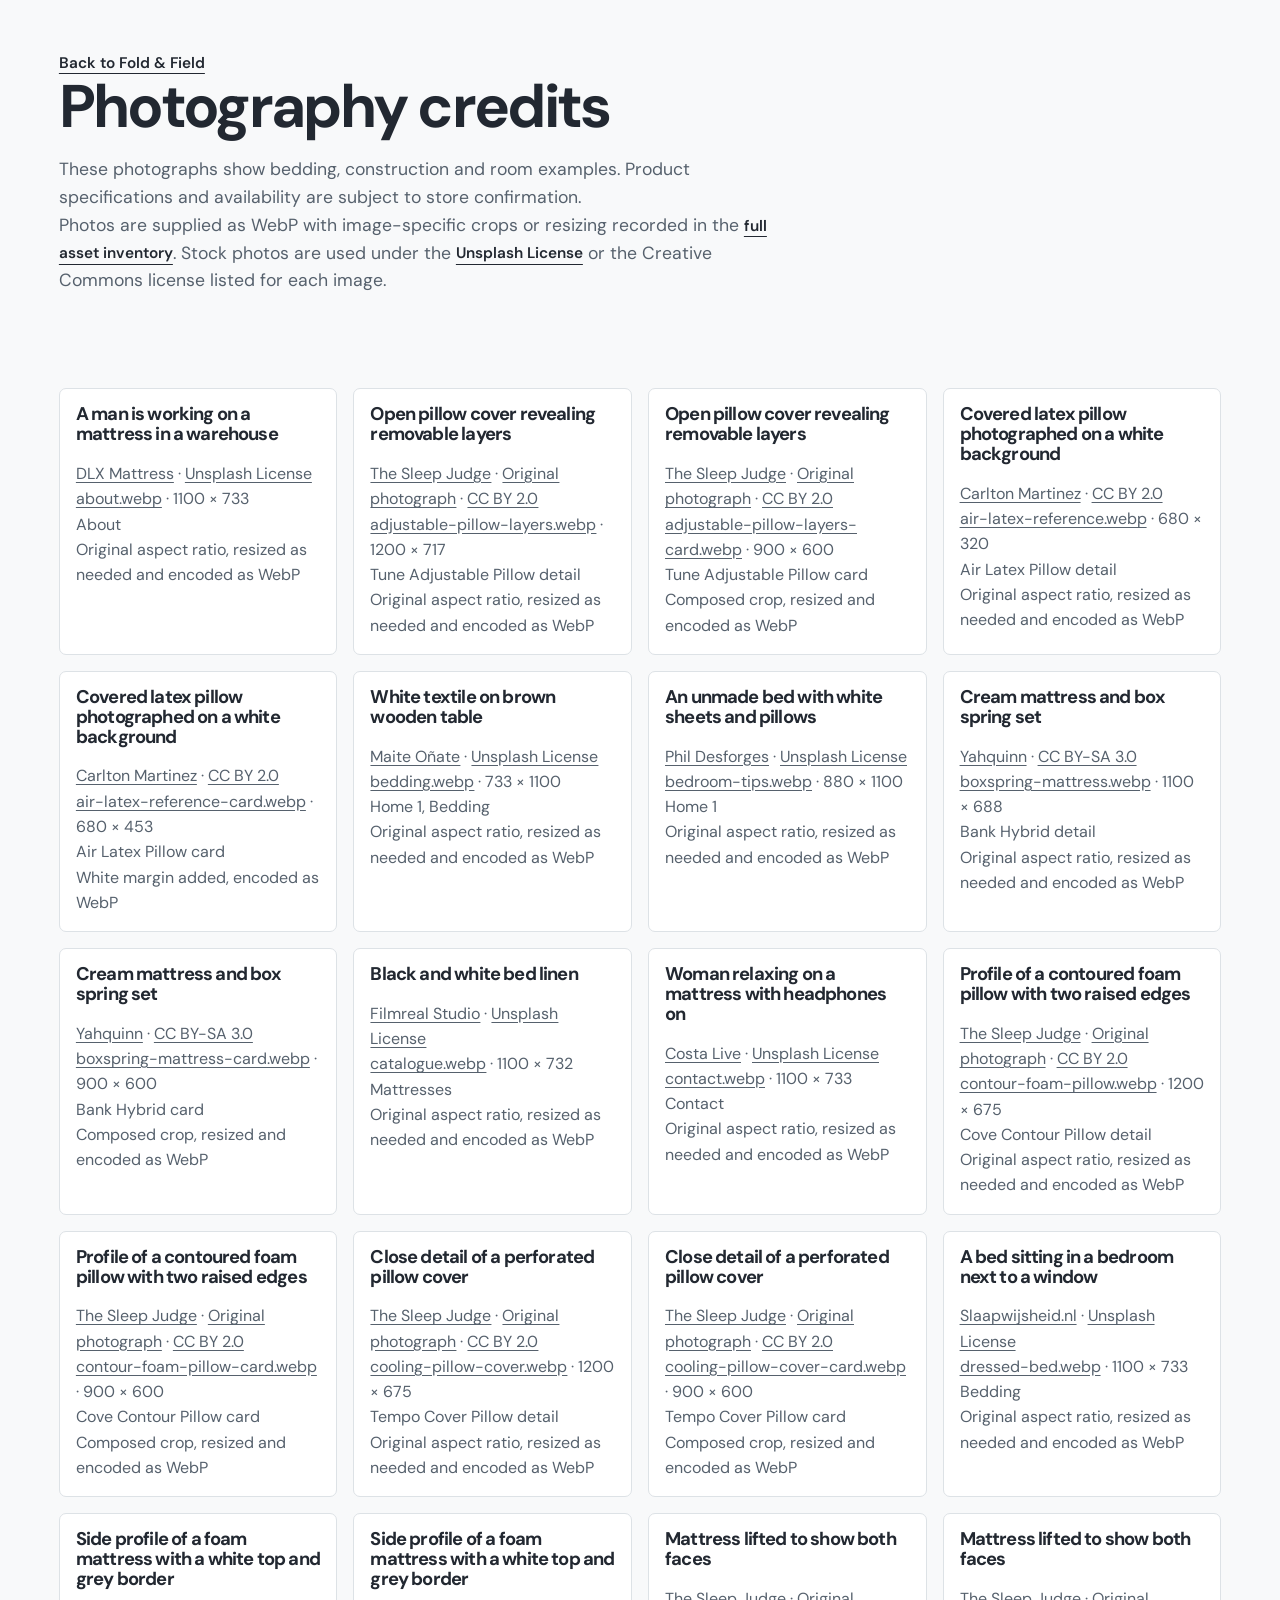
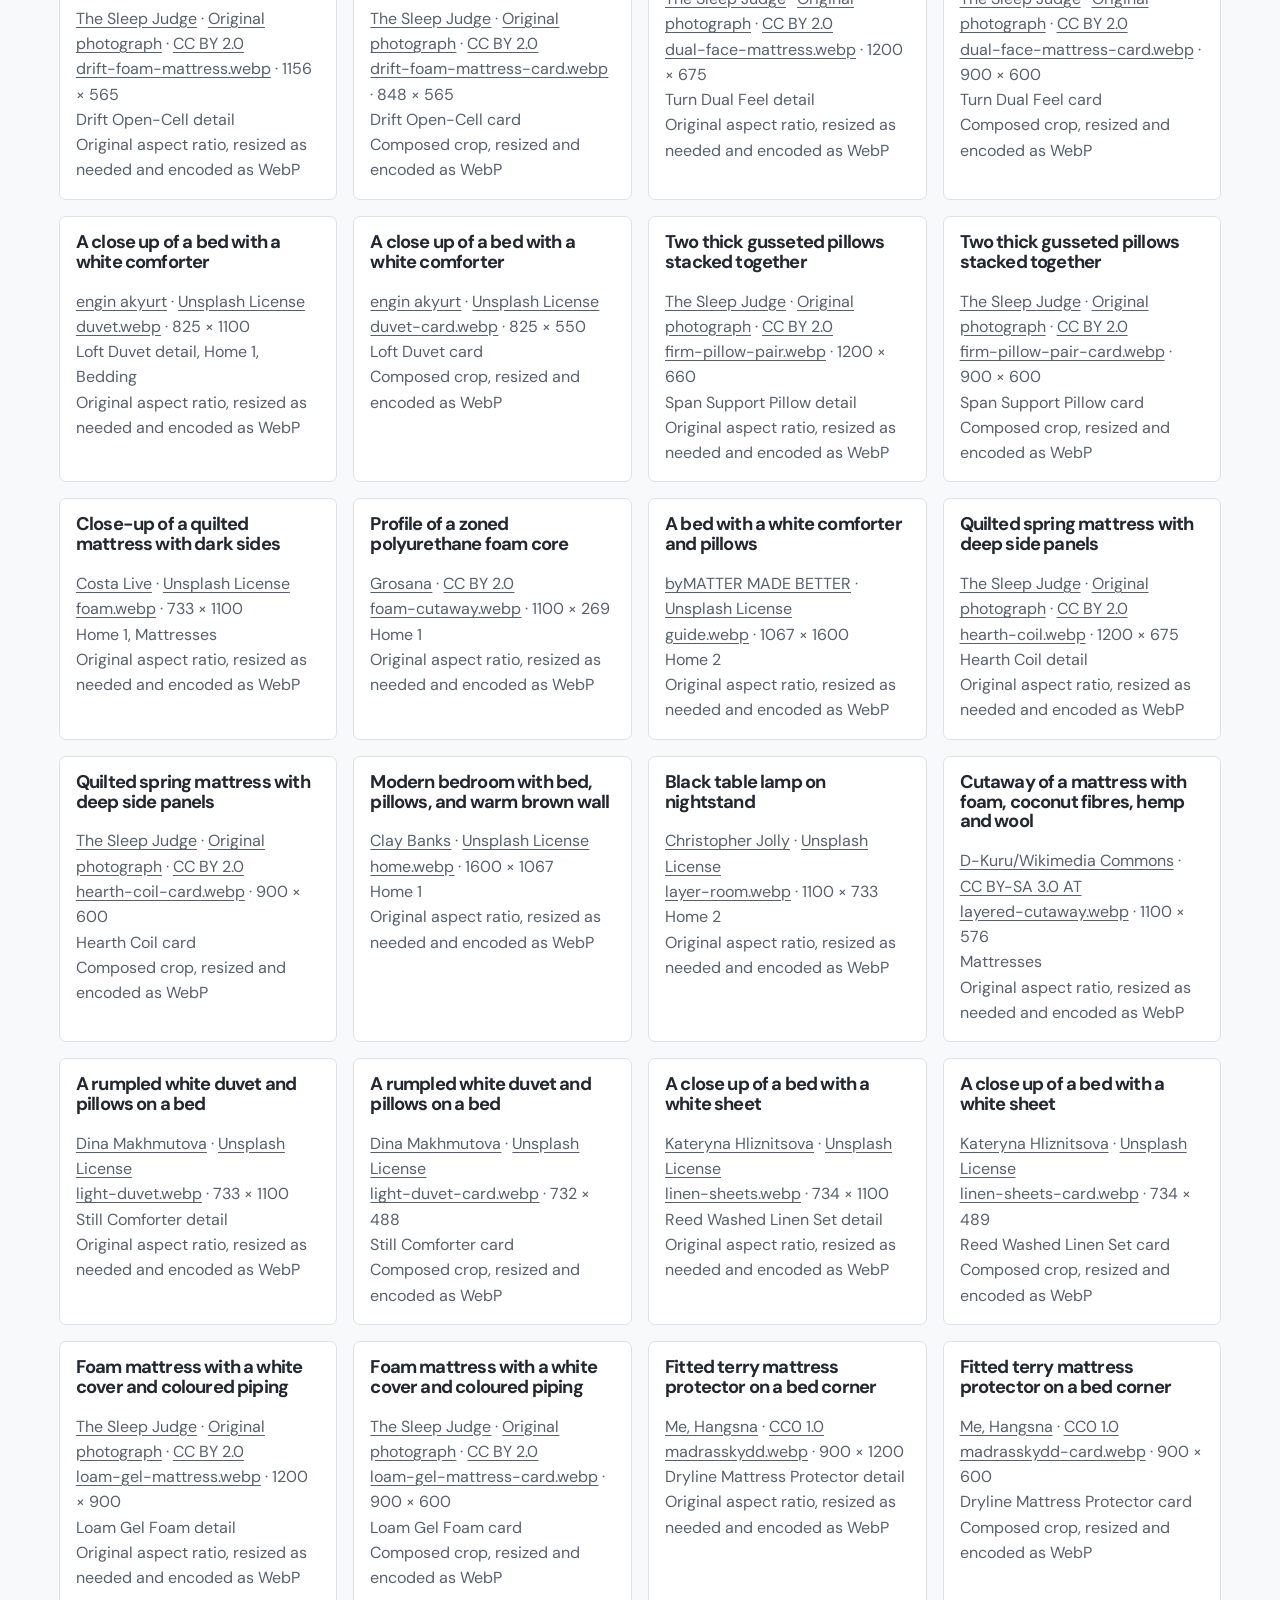
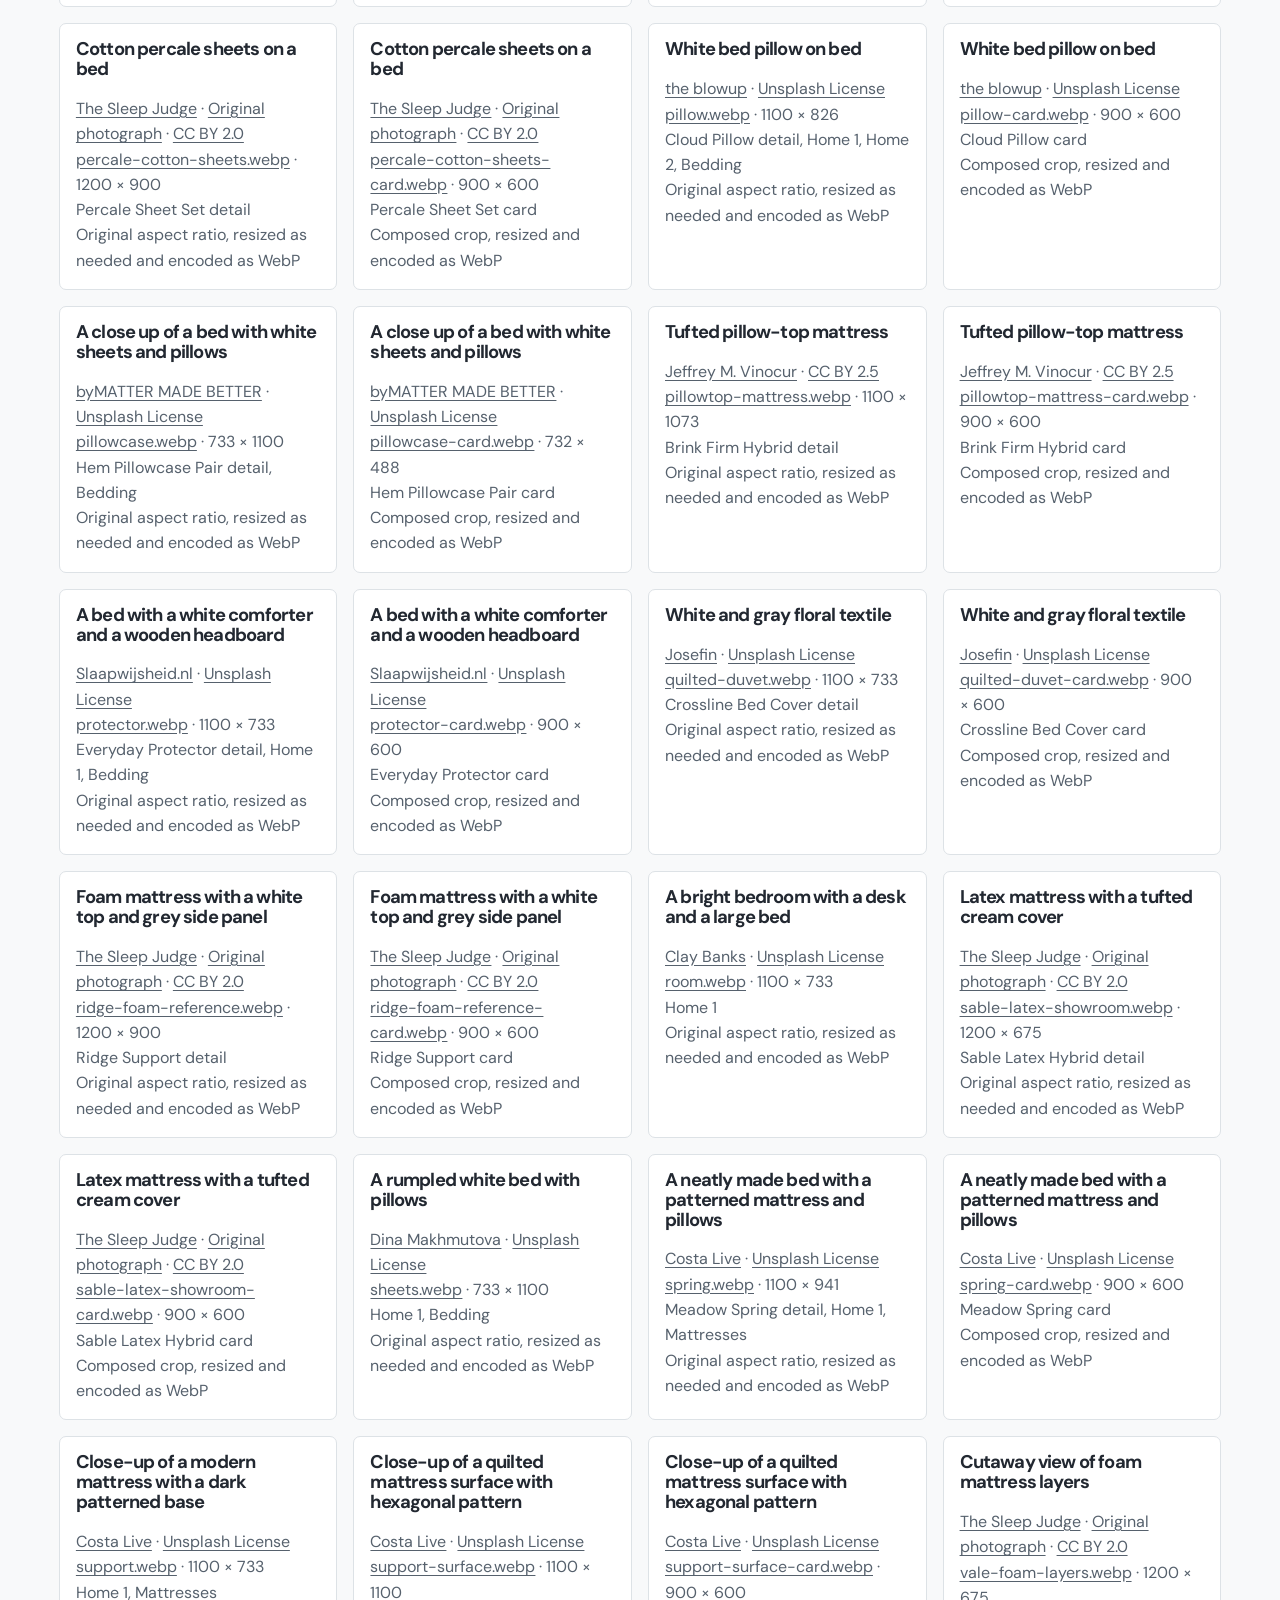
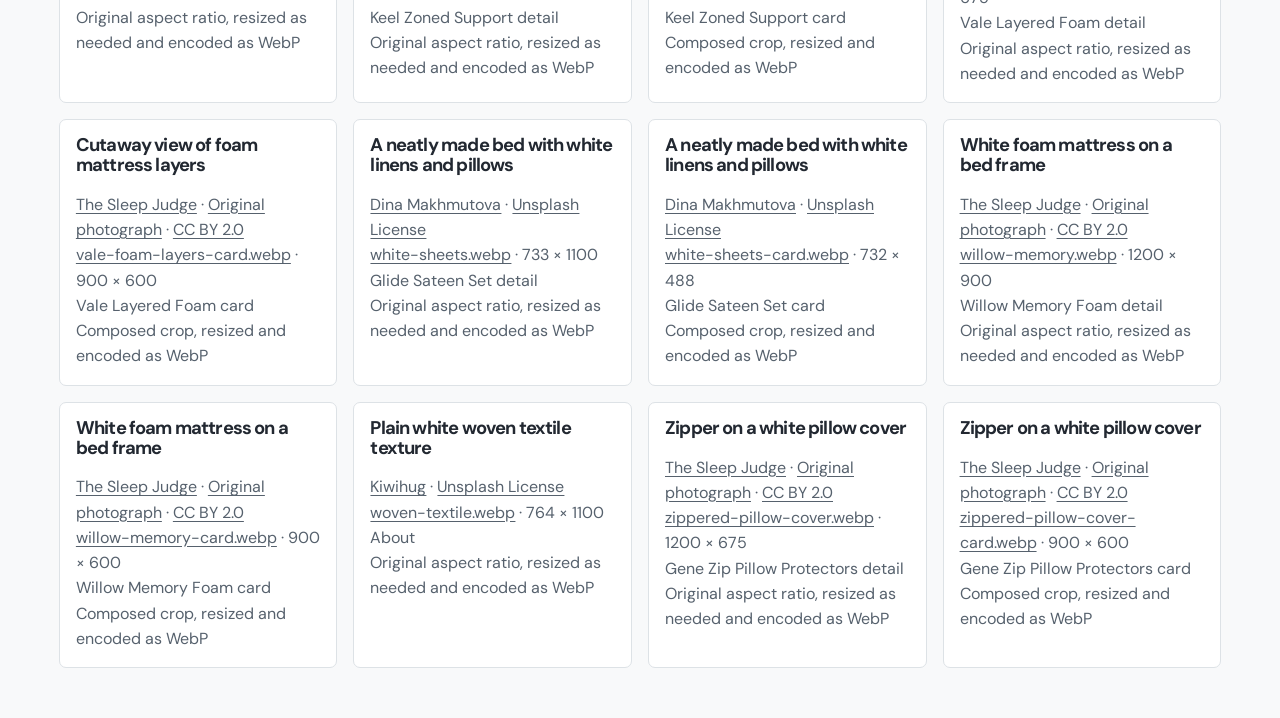
==== documentation/asset-credits.html @ 787ea1fe "Refine Fold & Field layouts and product photography" ====
<!doctype html>
<html lang="en" dir="ltr">
  <head>
    <meta charset="utf-8" />
    <meta name="viewport" content="width=device-width, initial-scale=1" />
    <title>Photography credits | Fold &amp; Field</title>
    <link rel="icon" href="../assets/icons/fold.svg?v=3" />
    <link rel="stylesheet" href="../assets/css/style.css?v=3" />
    <script src="../assets/js/preferences.js?v=3"></script>
  </head>
  <body>
    <main>
      <section class="intro wrap">
        <a class="text-link" href="../index.html">Back to Fold &amp; Field</a>
        <h1>Photography credits</h1>
        <p>
          These photographs show bedding, construction and room examples.
          Product specifications and availability are subject to store
          confirmation.
        </p>
        <p>
          Photos are supplied as WebP with image-specific crops or resizing
          recorded in the
          <a class="text-link" href="asset-credits.md">full asset inventory</a>.
          Stock photos are used under the
          <a class="text-link" href="https://unsplash.com/license"
            >Unsplash License</a
          >
          or the Creative Commons license listed for each image.
        </p>
      </section>
      <section
        class="wrap section credits-list"
        aria-label="Image sources and licenses"
      >
        <article>
          <h2>A man is working on a mattress in a warehouse</h2>
          <p>
            <a
              href="https://unsplash.com/photos/a-man-is-working-on-a-mattress-in-a-warehouse-flh0I0zlQiw"
              >DLX Mattress</a
            >
            · <a href="https://unsplash.com/license">Unsplash License</a>
          </p>
          <p>
            <a href="../assets/images/retail/about.webp">about.webp</a> · 1100 ×
            733
          </p>
          <p>About</p>
          <p>Original aspect ratio, resized as needed and encoded as WebP</p>
        </article>
        <article>
          <h2>Open pillow cover revealing removable layers</h2>
          <p>
            <a href="https://www.thesleepjudge.com/">The Sleep Judge</a> ·
            <a href="https://www.flickr.com/photos/thesleepjudge/30335543858/"
              >Original photograph</a
            >
            ·
            <a href="https://creativecommons.org/licenses/by/2.0/">CC BY 2.0</a>
          </p>
          <p>
            <a href="../assets/images/retail/adjustable-pillow-layers.webp"
              >adjustable-pillow-layers.webp</a
            >
            · 1200 × 717
          </p>
          <p>Tune Adjustable Pillow detail</p>
          <p>Original aspect ratio, resized as needed and encoded as WebP</p>
        </article>
        <article>
          <h2>Open pillow cover revealing removable layers</h2>
          <p>
            <a href="https://www.thesleepjudge.com/">The Sleep Judge</a> ·
            <a href="https://www.flickr.com/photos/thesleepjudge/30335543858/"
              >Original photograph</a
            >
            ·
            <a href="https://creativecommons.org/licenses/by/2.0/">CC BY 2.0</a>
          </p>
          <p>
            <a href="../assets/images/retail/adjustable-pillow-layers-card.webp"
              >adjustable-pillow-layers-card.webp</a
            >
            · 900 × 600
          </p>
          <p>Tune Adjustable Pillow card</p>
          <p>Composed crop, resized and encoded as WebP</p>
        </article>
        <article>
          <h2>Covered latex pillow photographed on a white background</h2>
          <p>
            <a href="https://www.flickr.com/photos/145419795@N07/49270995947/"
              >Carlton Martinez</a
            >
            ·
            <a href="https://creativecommons.org/licenses/by/2.0/">CC BY 2.0</a>
          </p>
          <p>
            <a href="../assets/images/retail/air-latex-reference.webp"
              >air-latex-reference.webp</a
            >
            · 680 × 320
          </p>
          <p>Air Latex Pillow detail</p>
          <p>Original aspect ratio, resized as needed and encoded as WebP</p>
        </article>
        <article>
          <h2>Covered latex pillow photographed on a white background</h2>
          <p>
            <a href="https://www.flickr.com/photos/145419795@N07/49270995947/"
              >Carlton Martinez</a
            >
            ·
            <a href="https://creativecommons.org/licenses/by/2.0/">CC BY 2.0</a>
          </p>
          <p>
            <a href="../assets/images/retail/air-latex-reference-card.webp"
              >air-latex-reference-card.webp</a
            >
            · 680 × 453
          </p>
          <p>Air Latex Pillow card</p>
          <p>White margin added, encoded as WebP</p>
        </article>
        <article>
          <h2>White textile on brown wooden table</h2>
          <p>
            <a
              href="https://unsplash.com/photos/white-textile-on-brown-wooden-table-AXWyDjC_Y3U"
              >Maite Oñate</a
            >
            · <a href="https://unsplash.com/license">Unsplash License</a>
          </p>
          <p>
            <a href="../assets/images/retail/bedding.webp">bedding.webp</a> ·
            733 × 1100
          </p>
          <p>Home 1, Bedding</p>
          <p>Original aspect ratio, resized as needed and encoded as WebP</p>
        </article>
        <article>
          <h2>An unmade bed with white sheets and pillows</h2>
          <p>
            <a
              href="https://unsplash.com/photos/an-unmade-bed-with-white-sheets-and-pillows-_sLDACA2cHU"
              >Phil Desforges</a
            >
            · <a href="https://unsplash.com/license">Unsplash License</a>
          </p>
          <p>
            <a href="../assets/images/retail/bedroom-tips.webp"
              >bedroom-tips.webp</a
            >
            · 880 × 1100
          </p>
          <p>Home 1</p>
          <p>Original aspect ratio, resized as needed and encoded as WebP</p>
        </article>
        <article>
          <h2>Cream mattress and box spring set</h2>
          <p>
            <a
              href="https://commons.wikimedia.org/wiki/File:Shifman_Mattress_Set.JPG"
              >Yahquinn</a
            >
            ·
            <a href="https://creativecommons.org/licenses/by-sa/3.0/"
              >CC BY-SA 3.0</a
            >
          </p>
          <p>
            <a href="../assets/images/retail/boxspring-mattress.webp"
              >boxspring-mattress.webp</a
            >
            · 1100 × 688
          </p>
          <p>Bank Hybrid detail</p>
          <p>Original aspect ratio, resized as needed and encoded as WebP</p>
        </article>
        <article>
          <h2>Cream mattress and box spring set</h2>
          <p>
            <a
              href="https://commons.wikimedia.org/wiki/File:Shifman_Mattress_Set.JPG"
              >Yahquinn</a
            >
            ·
            <a href="https://creativecommons.org/licenses/by-sa/3.0/"
              >CC BY-SA 3.0</a
            >
          </p>
          <p>
            <a href="../assets/images/retail/boxspring-mattress-card.webp"
              >boxspring-mattress-card.webp</a
            >
            · 900 × 600
          </p>
          <p>Bank Hybrid card</p>
          <p>Composed crop, resized and encoded as WebP</p>
        </article>
        <article>
          <h2>Black and white bed linen</h2>
          <p>
            <a
              href="https://unsplash.com/photos/black-and-white-bed-linen-m-yE2MY4NG0"
              >Filmreal Studio</a
            >
            · <a href="https://unsplash.com/license">Unsplash License</a>
          </p>
          <p>
            <a href="../assets/images/retail/catalogue.webp">catalogue.webp</a>
            · 1100 × 732
          </p>
          <p>Mattresses</p>
          <p>Original aspect ratio, resized as needed and encoded as WebP</p>
        </article>
        <article>
          <h2>Woman relaxing on a mattress with headphones on</h2>
          <p>
            <a
              href="https://unsplash.com/photos/woman-relaxing-on-a-mattress-with-headphones-on-J8JzZw_0SqY"
              >Costa Live</a
            >
            · <a href="https://unsplash.com/license">Unsplash License</a>
          </p>
          <p>
            <a href="../assets/images/retail/contact.webp">contact.webp</a> ·
            1100 × 733
          </p>
          <p>Contact</p>
          <p>Original aspect ratio, resized as needed and encoded as WebP</p>
        </article>
        <article>
          <h2>Profile of a contoured foam pillow with two raised edges</h2>
          <p>
            <a href="https://www.thesleepjudge.com/">The Sleep Judge</a> ·
            <a href="https://www.flickr.com/photos/thesleepjudge/37081527561/"
              >Original photograph</a
            >
            ·
            <a href="https://creativecommons.org/licenses/by/2.0/">CC BY 2.0</a>
          </p>
          <p>
            <a href="../assets/images/retail/contour-foam-pillow.webp"
              >contour-foam-pillow.webp</a
            >
            · 1200 × 675
          </p>
          <p>Cove Contour Pillow detail</p>
          <p>Original aspect ratio, resized as needed and encoded as WebP</p>
        </article>
        <article>
          <h2>Profile of a contoured foam pillow with two raised edges</h2>
          <p>
            <a href="https://www.thesleepjudge.com/">The Sleep Judge</a> ·
            <a href="https://www.flickr.com/photos/thesleepjudge/37081527561/"
              >Original photograph</a
            >
            ·
            <a href="https://creativecommons.org/licenses/by/2.0/">CC BY 2.0</a>
          </p>
          <p>
            <a href="../assets/images/retail/contour-foam-pillow-card.webp"
              >contour-foam-pillow-card.webp</a
            >
            · 900 × 600
          </p>
          <p>Cove Contour Pillow card</p>
          <p>Composed crop, resized and encoded as WebP</p>
        </article>
        <article>
          <h2>Close detail of a perforated pillow cover</h2>
          <p>
            <a href="https://www.thesleepjudge.com/">The Sleep Judge</a> ·
            <a href="https://www.flickr.com/photos/thesleepjudge/42436737550/"
              >Original photograph</a
            >
            ·
            <a href="https://creativecommons.org/licenses/by/2.0/">CC BY 2.0</a>
          </p>
          <p>
            <a href="../assets/images/retail/cooling-pillow-cover.webp"
              >cooling-pillow-cover.webp</a
            >
            · 1200 × 675
          </p>
          <p>Tempo Cover Pillow detail</p>
          <p>Original aspect ratio, resized as needed and encoded as WebP</p>
        </article>
        <article>
          <h2>Close detail of a perforated pillow cover</h2>
          <p>
            <a href="https://www.thesleepjudge.com/">The Sleep Judge</a> ·
            <a href="https://www.flickr.com/photos/thesleepjudge/42436737550/"
              >Original photograph</a
            >
            ·
            <a href="https://creativecommons.org/licenses/by/2.0/">CC BY 2.0</a>
          </p>
          <p>
            <a href="../assets/images/retail/cooling-pillow-cover-card.webp"
              >cooling-pillow-cover-card.webp</a
            >
            · 900 × 600
          </p>
          <p>Tempo Cover Pillow card</p>
          <p>Composed crop, resized and encoded as WebP</p>
        </article>
        <article>
          <h2>A bed sitting in a bedroom next to a window</h2>
          <p>
            <a
              href="https://unsplash.com/photos/a-bed-sitting-in-a-bedroom-next-to-a-window-GJW6b9vim1s"
              >Slaapwijsheid.nl</a
            >
            · <a href="https://unsplash.com/license">Unsplash License</a>
          </p>
          <p>
            <a href="../assets/images/retail/dressed-bed.webp"
              >dressed-bed.webp</a
            >
            · 1100 × 733
          </p>
          <p>Bedding</p>
          <p>Original aspect ratio, resized as needed and encoded as WebP</p>
        </article>
        <article>
          <h2>
            Side profile of a foam mattress with a white top and grey border
          </h2>
          <p>
            <a href="https://www.thesleepjudge.com/">The Sleep Judge</a> ·
            <a href="https://www.flickr.com/photos/thesleepjudge/35244008282/"
              >Original photograph</a
            >
            ·
            <a href="https://creativecommons.org/licenses/by/2.0/">CC BY 2.0</a>
          </p>
          <p>
            <a href="../assets/images/retail/drift-foam-mattress.webp"
              >drift-foam-mattress.webp</a
            >
            · 1156 × 565
          </p>
          <p>Drift Open-Cell detail</p>
          <p>Original aspect ratio, resized as needed and encoded as WebP</p>
        </article>
        <article>
          <h2>
            Side profile of a foam mattress with a white top and grey border
          </h2>
          <p>
            <a href="https://www.thesleepjudge.com/">The Sleep Judge</a> ·
            <a href="https://www.flickr.com/photos/thesleepjudge/35244008282/"
              >Original photograph</a
            >
            ·
            <a href="https://creativecommons.org/licenses/by/2.0/">CC BY 2.0</a>
          </p>
          <p>
            <a href="../assets/images/retail/drift-foam-mattress-card.webp"
              >drift-foam-mattress-card.webp</a
            >
            · 848 × 565
          </p>
          <p>Drift Open-Cell card</p>
          <p>Composed crop, resized and encoded as WebP</p>
        </article>
        <article>
          <h2>Mattress lifted to show both faces</h2>
          <p>
            <a href="https://www.thesleepjudge.com/">The Sleep Judge</a> ·
            <a href="https://www.flickr.com/photos/thesleepjudge/34745594693/"
              >Original photograph</a
            >
            ·
            <a href="https://creativecommons.org/licenses/by/2.0/">CC BY 2.0</a>
          </p>
          <p>
            <a href="../assets/images/retail/dual-face-mattress.webp"
              >dual-face-mattress.webp</a
            >
            · 1200 × 675
          </p>
          <p>Turn Dual Feel detail</p>
          <p>Original aspect ratio, resized as needed and encoded as WebP</p>
        </article>
        <article>
          <h2>Mattress lifted to show both faces</h2>
          <p>
            <a href="https://www.thesleepjudge.com/">The Sleep Judge</a> ·
            <a href="https://www.flickr.com/photos/thesleepjudge/34745594693/"
              >Original photograph</a
            >
            ·
            <a href="https://creativecommons.org/licenses/by/2.0/">CC BY 2.0</a>
          </p>
          <p>
            <a href="../assets/images/retail/dual-face-mattress-card.webp"
              >dual-face-mattress-card.webp</a
            >
            · 900 × 600
          </p>
          <p>Turn Dual Feel card</p>
          <p>Composed crop, resized and encoded as WebP</p>
        </article>
        <article>
          <h2>A close up of a bed with a white comforter</h2>
          <p>
            <a
              href="https://unsplash.com/photos/a-close-up-of-a-bed-with-a-white-comforter-Uut-whP-0Vg"
              >engin akyurt</a
            >
            · <a href="https://unsplash.com/license">Unsplash License</a>
          </p>
          <p>
            <a href="../assets/images/retail/duvet.webp">duvet.webp</a> · 825 ×
            1100
          </p>
          <p>Loft Duvet detail, Home 1, Bedding</p>
          <p>Original aspect ratio, resized as needed and encoded as WebP</p>
        </article>
        <article>
          <h2>A close up of a bed with a white comforter</h2>
          <p>
            <a
              href="https://unsplash.com/photos/a-close-up-of-a-bed-with-a-white-comforter-Uut-whP-0Vg"
              >engin akyurt</a
            >
            · <a href="https://unsplash.com/license">Unsplash License</a>
          </p>
          <p>
            <a href="../assets/images/retail/duvet-card.webp"
              >duvet-card.webp</a
            >
            · 825 × 550
          </p>
          <p>Loft Duvet card</p>
          <p>Composed crop, resized and encoded as WebP</p>
        </article>
        <article>
          <h2>Two thick gusseted pillows stacked together</h2>
          <p>
            <a href="https://www.thesleepjudge.com/">The Sleep Judge</a> ·
            <a href="https://www.flickr.com/photos/thesleepjudge/36409523543/"
              >Original photograph</a
            >
            ·
            <a href="https://creativecommons.org/licenses/by/2.0/">CC BY 2.0</a>
          </p>
          <p>
            <a href="../assets/images/retail/firm-pillow-pair.webp"
              >firm-pillow-pair.webp</a
            >
            · 1200 × 660
          </p>
          <p>Span Support Pillow detail</p>
          <p>Original aspect ratio, resized as needed and encoded as WebP</p>
        </article>
        <article>
          <h2>Two thick gusseted pillows stacked together</h2>
          <p>
            <a href="https://www.thesleepjudge.com/">The Sleep Judge</a> ·
            <a href="https://www.flickr.com/photos/thesleepjudge/36409523543/"
              >Original photograph</a
            >
            ·
            <a href="https://creativecommons.org/licenses/by/2.0/">CC BY 2.0</a>
          </p>
          <p>
            <a href="../assets/images/retail/firm-pillow-pair-card.webp"
              >firm-pillow-pair-card.webp</a
            >
            · 900 × 600
          </p>
          <p>Span Support Pillow card</p>
          <p>Composed crop, resized and encoded as WebP</p>
        </article>
        <article>
          <h2>Close-up of a quilted mattress with dark sides</h2>
          <p>
            <a
              href="https://unsplash.com/photos/close-up-of-a-quilted-mattress-with-dark-sides-7sbItmu95aA"
              >Costa Live</a
            >
            · <a href="https://unsplash.com/license">Unsplash License</a>
          </p>
          <p>
            <a href="../assets/images/retail/foam.webp">foam.webp</a> · 733 ×
            1100
          </p>
          <p>Home 1, Mattresses</p>
          <p>Original aspect ratio, resized as needed and encoded as WebP</p>
        </article>
        <article>
          <h2>Profile of a zoned polyurethane foam core</h2>
          <p>
            <a
              href="https://commons.wikimedia.org/wiki/File:Schaumstoffmatratze.jpg"
              >Grosana</a
            >
            ·
            <a href="https://creativecommons.org/licenses/by/2.0/">CC BY 2.0</a>
          </p>
          <p>
            <a href="../assets/images/retail/foam-cutaway.webp"
              >foam-cutaway.webp</a
            >
            · 1100 × 269
          </p>
          <p>Home 1</p>
          <p>Original aspect ratio, resized as needed and encoded as WebP</p>
        </article>
        <article>
          <h2>A bed with a white comforter and pillows</h2>
          <p>
            <a
              href="https://unsplash.com/photos/a-bed-with-a-white-comforter-and-pillows-dJkL-w-grqA"
              >byMATTER MADE BETTER</a
            >
            · <a href="https://unsplash.com/license">Unsplash License</a>
          </p>
          <p>
            <a href="../assets/images/retail/guide.webp">guide.webp</a> · 1067 ×
            1600
          </p>
          <p>Home 2</p>
          <p>Original aspect ratio, resized as needed and encoded as WebP</p>
        </article>
        <article>
          <h2>Quilted spring mattress with deep side panels</h2>
          <p>
            <a href="https://www.thesleepjudge.com/">The Sleep Judge</a> ·
            <a href="https://www.flickr.com/photos/thesleepjudge/30917655248/"
              >Original photograph</a
            >
            ·
            <a href="https://creativecommons.org/licenses/by/2.0/">CC BY 2.0</a>
          </p>
          <p>
            <a href="../assets/images/retail/hearth-coil.webp"
              >hearth-coil.webp</a
            >
            · 1200 × 675
          </p>
          <p>Hearth Coil detail</p>
          <p>Original aspect ratio, resized as needed and encoded as WebP</p>
        </article>
        <article>
          <h2>Quilted spring mattress with deep side panels</h2>
          <p>
            <a href="https://www.thesleepjudge.com/">The Sleep Judge</a> ·
            <a href="https://www.flickr.com/photos/thesleepjudge/30917655248/"
              >Original photograph</a
            >
            ·
            <a href="https://creativecommons.org/licenses/by/2.0/">CC BY 2.0</a>
          </p>
          <p>
            <a href="../assets/images/retail/hearth-coil-card.webp"
              >hearth-coil-card.webp</a
            >
            · 900 × 600
          </p>
          <p>Hearth Coil card</p>
          <p>Composed crop, resized and encoded as WebP</p>
        </article>
        <article>
          <h2>Modern bedroom with bed, pillows, and warm brown wall</h2>
          <p>
            <a
              href="https://unsplash.com/photos/modern-bedroom-with-bed-pillows-and-warm-brown-wall-9MbWyxGzvD0"
              >Clay Banks</a
            >
            · <a href="https://unsplash.com/license">Unsplash License</a>
          </p>
          <p>
            <a href="../assets/images/retail/home.webp">home.webp</a> · 1600 ×
            1067
          </p>
          <p>Home 1</p>
          <p>Original aspect ratio, resized as needed and encoded as WebP</p>
        </article>
        <article>
          <h2>Black table lamp on nightstand</h2>
          <p>
            <a
              href="https://unsplash.com/photos/black-table-lamp-on-nightstand-GqbU78bdJFM"
              >Christopher Jolly</a
            >
            · <a href="https://unsplash.com/license">Unsplash License</a>
          </p>
          <p>
            <a href="../assets/images/retail/layer-room.webp"
              >layer-room.webp</a
            >
            · 1100 × 733
          </p>
          <p>Home 2</p>
          <p>Original aspect ratio, resized as needed and encoded as WebP</p>
        </article>
        <article>
          <h2>
            Cutaway of a mattress with foam, coconut fibres, hemp and wool
          </h2>
          <p>
            <a
              href="https://commons.wikimedia.org/wiki/File:Mattress-coconutfibre%2Bfoam%2Bhemp-_and_sheepwool_PNr%C2%B00085.jpg"
              >D-Kuru/Wikimedia Commons</a
            >
            ·
            <a href="https://creativecommons.org/licenses/by-sa/3.0/at/"
              >CC BY-SA 3.0 AT</a
            >
          </p>
          <p>
            <a href="../assets/images/retail/layered-cutaway.webp"
              >layered-cutaway.webp</a
            >
            · 1100 × 576
          </p>
          <p>Mattresses</p>
          <p>Original aspect ratio, resized as needed and encoded as WebP</p>
        </article>
        <article>
          <h2>A rumpled white duvet and pillows on a bed</h2>
          <p>
            <a
              href="https://unsplash.com/photos/a-rumpled-white-duvet-and-pillows-on-a-bed-9IFbmglOszs"
              >Dina Makhmutova</a
            >
            · <a href="https://unsplash.com/license">Unsplash License</a>
          </p>
          <p>
            <a href="../assets/images/retail/light-duvet.webp"
              >light-duvet.webp</a
            >
            · 733 × 1100
          </p>
          <p>Still Comforter detail</p>
          <p>Original aspect ratio, resized as needed and encoded as WebP</p>
        </article>
        <article>
          <h2>A rumpled white duvet and pillows on a bed</h2>
          <p>
            <a
              href="https://unsplash.com/photos/a-rumpled-white-duvet-and-pillows-on-a-bed-9IFbmglOszs"
              >Dina Makhmutova</a
            >
            · <a href="https://unsplash.com/license">Unsplash License</a>
          </p>
          <p>
            <a href="../assets/images/retail/light-duvet-card.webp"
              >light-duvet-card.webp</a
            >
            · 732 × 488
          </p>
          <p>Still Comforter card</p>
          <p>Composed crop, resized and encoded as WebP</p>
        </article>
        <article>
          <h2>A close up of a bed with a white sheet</h2>
          <p>
            <a
              href="https://unsplash.com/photos/a-close-up-of-a-bed-with-a-white-sheet-2NDtPNiLcD0"
              >Kateryna Hliznitsova</a
            >
            · <a href="https://unsplash.com/license">Unsplash License</a>
          </p>
          <p>
            <a href="../assets/images/retail/linen-sheets.webp"
              >linen-sheets.webp</a
            >
            · 734 × 1100
          </p>
          <p>Reed Washed Linen Set detail</p>
          <p>Original aspect ratio, resized as needed and encoded as WebP</p>
        </article>
        <article>
          <h2>A close up of a bed with a white sheet</h2>
          <p>
            <a
              href="https://unsplash.com/photos/a-close-up-of-a-bed-with-a-white-sheet-2NDtPNiLcD0"
              >Kateryna Hliznitsova</a
            >
            · <a href="https://unsplash.com/license">Unsplash License</a>
          </p>
          <p>
            <a href="../assets/images/retail/linen-sheets-card.webp"
              >linen-sheets-card.webp</a
            >
            · 734 × 489
          </p>
          <p>Reed Washed Linen Set card</p>
          <p>Composed crop, resized and encoded as WebP</p>
        </article>
        <article>
          <h2>Foam mattress with a white cover and coloured piping</h2>
          <p>
            <a href="https://www.thesleepjudge.com/">The Sleep Judge</a> ·
            <a href="https://www.flickr.com/photos/thesleepjudge/42927321591/"
              >Original photograph</a
            >
            ·
            <a href="https://creativecommons.org/licenses/by/2.0/">CC BY 2.0</a>
          </p>
          <p>
            <a href="../assets/images/retail/loam-gel-mattress.webp"
              >loam-gel-mattress.webp</a
            >
            · 1200 × 900
          </p>
          <p>Loam Gel Foam detail</p>
          <p>Original aspect ratio, resized as needed and encoded as WebP</p>
        </article>
        <article>
          <h2>Foam mattress with a white cover and coloured piping</h2>
          <p>
            <a href="https://www.thesleepjudge.com/">The Sleep Judge</a> ·
            <a href="https://www.flickr.com/photos/thesleepjudge/42927321591/"
              >Original photograph</a
            >
            ·
            <a href="https://creativecommons.org/licenses/by/2.0/">CC BY 2.0</a>
          </p>
          <p>
            <a href="../assets/images/retail/loam-gel-mattress-card.webp"
              >loam-gel-mattress-card.webp</a
            >
            · 900 × 600
          </p>
          <p>Loam Gel Foam card</p>
          <p>Composed crop, resized and encoded as WebP</p>
        </article>
        <article>
          <h2>Fitted terry mattress protector on a bed corner</h2>
          <p>
            <a href="https://commons.wikimedia.org/wiki/File:Madrasskydd.JPG"
              >Me, Hangsna</a
            >
            ·
            <a href="https://creativecommons.org/publicdomain/zero/1.0/"
              >CC0 1.0</a
            >
          </p>
          <p>
            <a href="../assets/images/retail/madrasskydd.webp"
              >madrasskydd.webp</a
            >
            · 900 × 1200
          </p>
          <p>Dryline Mattress Protector detail</p>
          <p>Original aspect ratio, resized as needed and encoded as WebP</p>
        </article>
        <article>
          <h2>Fitted terry mattress protector on a bed corner</h2>
          <p>
            <a href="https://commons.wikimedia.org/wiki/File:Madrasskydd.JPG"
              >Me, Hangsna</a
            >
            ·
            <a href="https://creativecommons.org/publicdomain/zero/1.0/"
              >CC0 1.0</a
            >
          </p>
          <p>
            <a href="../assets/images/retail/madrasskydd-card.webp"
              >madrasskydd-card.webp</a
            >
            · 900 × 600
          </p>
          <p>Dryline Mattress Protector card</p>
          <p>Composed crop, resized and encoded as WebP</p>
        </article>
        <article>
          <h2>Cotton percale sheets on a bed</h2>
          <p>
            <a href="https://www.thesleepjudge.com/">The Sleep Judge</a> ·
            <a href="https://www.flickr.com/photos/thesleepjudge/45132261354/"
              >Original photograph</a
            >
            ·
            <a href="https://creativecommons.org/licenses/by/2.0/">CC BY 2.0</a>
          </p>
          <p>
            <a href="../assets/images/retail/percale-cotton-sheets.webp"
              >percale-cotton-sheets.webp</a
            >
            · 1200 × 900
          </p>
          <p>Percale Sheet Set detail</p>
          <p>Original aspect ratio, resized as needed and encoded as WebP</p>
        </article>
        <article>
          <h2>Cotton percale sheets on a bed</h2>
          <p>
            <a href="https://www.thesleepjudge.com/">The Sleep Judge</a> ·
            <a href="https://www.flickr.com/photos/thesleepjudge/45132261354/"
              >Original photograph</a
            >
            ·
            <a href="https://creativecommons.org/licenses/by/2.0/">CC BY 2.0</a>
          </p>
          <p>
            <a href="../assets/images/retail/percale-cotton-sheets-card.webp"
              >percale-cotton-sheets-card.webp</a
            >
            · 900 × 600
          </p>
          <p>Percale Sheet Set card</p>
          <p>Composed crop, resized and encoded as WebP</p>
        </article>
        <article>
          <h2>White bed pillow on bed</h2>
          <p>
            <a
              href="https://unsplash.com/photos/white-bed-pillow-on-bed-9W6BgX5hTvI"
              >the blowup</a
            >
            · <a href="https://unsplash.com/license">Unsplash License</a>
          </p>
          <p>
            <a href="../assets/images/retail/pillow.webp">pillow.webp</a> · 1100
            × 826
          </p>
          <p>Cloud Pillow detail, Home 1, Home 2, Bedding</p>
          <p>Original aspect ratio, resized as needed and encoded as WebP</p>
        </article>
        <article>
          <h2>White bed pillow on bed</h2>
          <p>
            <a
              href="https://unsplash.com/photos/white-bed-pillow-on-bed-9W6BgX5hTvI"
              >the blowup</a
            >
            · <a href="https://unsplash.com/license">Unsplash License</a>
          </p>
          <p>
            <a href="../assets/images/retail/pillow-card.webp"
              >pillow-card.webp</a
            >
            · 900 × 600
          </p>
          <p>Cloud Pillow card</p>
          <p>Composed crop, resized and encoded as WebP</p>
        </article>
        <article>
          <h2>A close up of a bed with white sheets and pillows</h2>
          <p>
            <a
              href="https://unsplash.com/photos/a-close-up-of-a-bed-with-white-sheets-and-pillows-2wDI__ebVxY"
              >byMATTER MADE BETTER</a
            >
            · <a href="https://unsplash.com/license">Unsplash License</a>
          </p>
          <p>
            <a href="../assets/images/retail/pillowcase.webp"
              >pillowcase.webp</a
            >
            · 733 × 1100
          </p>
          <p>Hem Pillowcase Pair detail, Bedding</p>
          <p>Original aspect ratio, resized as needed and encoded as WebP</p>
        </article>
        <article>
          <h2>A close up of a bed with white sheets and pillows</h2>
          <p>
            <a
              href="https://unsplash.com/photos/a-close-up-of-a-bed-with-white-sheets-and-pillows-2wDI__ebVxY"
              >byMATTER MADE BETTER</a
            >
            · <a href="https://unsplash.com/license">Unsplash License</a>
          </p>
          <p>
            <a href="../assets/images/retail/pillowcase-card.webp"
              >pillowcase-card.webp</a
            >
            · 732 × 488
          </p>
          <p>Hem Pillowcase Pair card</p>
          <p>Composed crop, resized and encoded as WebP</p>
        </article>
        <article>
          <h2>Tufted pillow-top mattress</h2>
          <p>
            <a
              href="https://commons.wikimedia.org/wiki/File:Pillowtop-mattress.jpg"
              >Jeffrey M. Vinocur</a
            >
            ·
            <a href="https://creativecommons.org/licenses/by/2.5/">CC BY 2.5</a>
          </p>
          <p>
            <a href="../assets/images/retail/pillowtop-mattress.webp"
              >pillowtop-mattress.webp</a
            >
            · 1100 × 1073
          </p>
          <p>Brink Firm Hybrid detail</p>
          <p>Original aspect ratio, resized as needed and encoded as WebP</p>
        </article>
        <article>
          <h2>Tufted pillow-top mattress</h2>
          <p>
            <a
              href="https://commons.wikimedia.org/wiki/File:Pillowtop-mattress.jpg"
              >Jeffrey M. Vinocur</a
            >
            ·
            <a href="https://creativecommons.org/licenses/by/2.5/">CC BY 2.5</a>
          </p>
          <p>
            <a href="../assets/images/retail/pillowtop-mattress-card.webp"
              >pillowtop-mattress-card.webp</a
            >
            · 900 × 600
          </p>
          <p>Brink Firm Hybrid card</p>
          <p>Composed crop, resized and encoded as WebP</p>
        </article>
        <article>
          <h2>A bed with a white comforter and a wooden headboard</h2>
          <p>
            <a
              href="https://unsplash.com/photos/a-bed-with-a-white-comforter-and-a-wooden-headboard-hdD3g9NYM0U"
              >Slaapwijsheid.nl</a
            >
            · <a href="https://unsplash.com/license">Unsplash License</a>
          </p>
          <p>
            <a href="../assets/images/retail/protector.webp">protector.webp</a>
            · 1100 × 733
          </p>
          <p>Everyday Protector detail, Home 1, Bedding</p>
          <p>Original aspect ratio, resized as needed and encoded as WebP</p>
        </article>
        <article>
          <h2>A bed with a white comforter and a wooden headboard</h2>
          <p>
            <a
              href="https://unsplash.com/photos/a-bed-with-a-white-comforter-and-a-wooden-headboard-hdD3g9NYM0U"
              >Slaapwijsheid.nl</a
            >
            · <a href="https://unsplash.com/license">Unsplash License</a>
          </p>
          <p>
            <a href="../assets/images/retail/protector-card.webp"
              >protector-card.webp</a
            >
            · 900 × 600
          </p>
          <p>Everyday Protector card</p>
          <p>Composed crop, resized and encoded as WebP</p>
        </article>
        <article>
          <h2>White and gray floral textile</h2>
          <p>
            <a
              href="https://unsplash.com/photos/white-and-gray-floral-textile-ZV2-d4z1m0k"
              >Josefin</a
            >
            · <a href="https://unsplash.com/license">Unsplash License</a>
          </p>
          <p>
            <a href="../assets/images/retail/quilted-duvet.webp"
              >quilted-duvet.webp</a
            >
            · 1100 × 733
          </p>
          <p>Crossline Bed Cover detail</p>
          <p>Original aspect ratio, resized as needed and encoded as WebP</p>
        </article>
        <article>
          <h2>White and gray floral textile</h2>
          <p>
            <a
              href="https://unsplash.com/photos/white-and-gray-floral-textile-ZV2-d4z1m0k"
              >Josefin</a
            >
            · <a href="https://unsplash.com/license">Unsplash License</a>
          </p>
          <p>
            <a href="../assets/images/retail/quilted-duvet-card.webp"
              >quilted-duvet-card.webp</a
            >
            · 900 × 600
          </p>
          <p>Crossline Bed Cover card</p>
          <p>Composed crop, resized and encoded as WebP</p>
        </article>
        <article>
          <h2>Foam mattress with a white top and grey side panel</h2>
          <p>
            <a href="https://www.thesleepjudge.com/">The Sleep Judge</a> ·
            <a href="https://www.flickr.com/photos/thesleepjudge/37079705761/"
              >Original photograph</a
            >
            ·
            <a href="https://creativecommons.org/licenses/by/2.0/">CC BY 2.0</a>
          </p>
          <p>
            <a href="../assets/images/retail/ridge-foam-reference.webp"
              >ridge-foam-reference.webp</a
            >
            · 1200 × 900
          </p>
          <p>Ridge Support detail</p>
          <p>Original aspect ratio, resized as needed and encoded as WebP</p>
        </article>
        <article>
          <h2>Foam mattress with a white top and grey side panel</h2>
          <p>
            <a href="https://www.thesleepjudge.com/">The Sleep Judge</a> ·
            <a href="https://www.flickr.com/photos/thesleepjudge/37079705761/"
              >Original photograph</a
            >
            ·
            <a href="https://creativecommons.org/licenses/by/2.0/">CC BY 2.0</a>
          </p>
          <p>
            <a href="../assets/images/retail/ridge-foam-reference-card.webp"
              >ridge-foam-reference-card.webp</a
            >
            · 900 × 600
          </p>
          <p>Ridge Support card</p>
          <p>Composed crop, resized and encoded as WebP</p>
        </article>
        <article>
          <h2>A bright bedroom with a desk and a large bed</h2>
          <p>
            <a
              href="https://unsplash.com/photos/a-bright-bedroom-with-a-desk-and-a-large-bed-bhoMFZB_6Bg"
              >Clay Banks</a
            >
            · <a href="https://unsplash.com/license">Unsplash License</a>
          </p>
          <p>
            <a href="../assets/images/retail/room.webp">room.webp</a> · 1100 ×
            733
          </p>
          <p>Home 1</p>
          <p>Original aspect ratio, resized as needed and encoded as WebP</p>
        </article>
        <article>
          <h2>Latex mattress with a tufted cream cover</h2>
          <p>
            <a href="https://www.thesleepjudge.com/">The Sleep Judge</a> ·
            <a href="https://www.flickr.com/photos/thesleepjudge/34713393684/"
              >Original photograph</a
            >
            ·
            <a href="https://creativecommons.org/licenses/by/2.0/">CC BY 2.0</a>
          </p>
          <p>
            <a href="../assets/images/retail/sable-latex-showroom.webp"
              >sable-latex-showroom.webp</a
            >
            · 1200 × 675
          </p>
          <p>Sable Latex Hybrid detail</p>
          <p>Original aspect ratio, resized as needed and encoded as WebP</p>
        </article>
        <article>
          <h2>Latex mattress with a tufted cream cover</h2>
          <p>
            <a href="https://www.thesleepjudge.com/">The Sleep Judge</a> ·
            <a href="https://www.flickr.com/photos/thesleepjudge/34713393684/"
              >Original photograph</a
            >
            ·
            <a href="https://creativecommons.org/licenses/by/2.0/">CC BY 2.0</a>
          </p>
          <p>
            <a href="../assets/images/retail/sable-latex-showroom-card.webp"
              >sable-latex-showroom-card.webp</a
            >
            · 900 × 600
          </p>
          <p>Sable Latex Hybrid card</p>
          <p>Composed crop, resized and encoded as WebP</p>
        </article>
        <article>
          <h2>A rumpled white bed with pillows</h2>
          <p>
            <a
              href="https://unsplash.com/photos/a-rumpled-white-bed-with-pillows--9aooiO5zCA"
              >Dina Makhmutova</a
            >
            · <a href="https://unsplash.com/license">Unsplash License</a>
          </p>
          <p>
            <a href="../assets/images/retail/sheets.webp">sheets.webp</a> · 733
            × 1100
          </p>
          <p>Home 1, Bedding</p>
          <p>Original aspect ratio, resized as needed and encoded as WebP</p>
        </article>
        <article>
          <h2>A neatly made bed with a patterned mattress and pillows</h2>
          <p>
            <a
              href="https://unsplash.com/photos/a-neatly-made-bed-with-a-patterned-mattress-and-pillows-lrKF0_SM0Eg"
              >Costa Live</a
            >
            · <a href="https://unsplash.com/license">Unsplash License</a>
          </p>
          <p>
            <a href="../assets/images/retail/spring.webp">spring.webp</a> · 1100
            × 941
          </p>
          <p>Meadow Spring detail, Home 1, Mattresses</p>
          <p>Original aspect ratio, resized as needed and encoded as WebP</p>
        </article>
        <article>
          <h2>A neatly made bed with a patterned mattress and pillows</h2>
          <p>
            <a
              href="https://unsplash.com/photos/a-neatly-made-bed-with-a-patterned-mattress-and-pillows-lrKF0_SM0Eg"
              >Costa Live</a
            >
            · <a href="https://unsplash.com/license">Unsplash License</a>
          </p>
          <p>
            <a href="../assets/images/retail/spring-card.webp"
              >spring-card.webp</a
            >
            · 900 × 600
          </p>
          <p>Meadow Spring card</p>
          <p>Composed crop, resized and encoded as WebP</p>
        </article>
        <article>
          <h2>Close-up of a modern mattress with a dark patterned base</h2>
          <p>
            <a
              href="https://unsplash.com/photos/close-up-of-a-modern-mattress-with-a-dark-patterned-base-4Sl7trKnG8U"
              >Costa Live</a
            >
            · <a href="https://unsplash.com/license">Unsplash License</a>
          </p>
          <p>
            <a href="../assets/images/retail/support.webp">support.webp</a> ·
            1100 × 733
          </p>
          <p>Home 1, Mattresses</p>
          <p>Original aspect ratio, resized as needed and encoded as WebP</p>
        </article>
        <article>
          <h2>Close-up of a quilted mattress surface with hexagonal pattern</h2>
          <p>
            <a
              href="https://unsplash.com/photos/close-up-of-a-quilted-mattress-surface-with-hexagonal-pattern-OlA2c1li8h4"
              >Costa Live</a
            >
            · <a href="https://unsplash.com/license">Unsplash License</a>
          </p>
          <p>
            <a href="../assets/images/retail/support-surface.webp"
              >support-surface.webp</a
            >
            · 1100 × 1100
          </p>
          <p>Keel Zoned Support detail</p>
          <p>Original aspect ratio, resized as needed and encoded as WebP</p>
        </article>
        <article>
          <h2>Close-up of a quilted mattress surface with hexagonal pattern</h2>
          <p>
            <a
              href="https://unsplash.com/photos/close-up-of-a-quilted-mattress-surface-with-hexagonal-pattern-OlA2c1li8h4"
              >Costa Live</a
            >
            · <a href="https://unsplash.com/license">Unsplash License</a>
          </p>
          <p>
            <a href="../assets/images/retail/support-surface-card.webp"
              >support-surface-card.webp</a
            >
            · 900 × 600
          </p>
          <p>Keel Zoned Support card</p>
          <p>Composed crop, resized and encoded as WebP</p>
        </article>
        <article>
          <h2>Cutaway view of foam mattress layers</h2>
          <p>
            <a href="https://www.thesleepjudge.com/">The Sleep Judge</a> ·
            <a href="https://www.flickr.com/photos/thesleepjudge/34601012703/"
              >Original photograph</a
            >
            ·
            <a href="https://creativecommons.org/licenses/by/2.0/">CC BY 2.0</a>
          </p>
          <p>
            <a href="../assets/images/retail/vale-foam-layers.webp"
              >vale-foam-layers.webp</a
            >
            · 1200 × 675
          </p>
          <p>Vale Layered Foam detail</p>
          <p>Original aspect ratio, resized as needed and encoded as WebP</p>
        </article>
        <article>
          <h2>Cutaway view of foam mattress layers</h2>
          <p>
            <a href="https://www.thesleepjudge.com/">The Sleep Judge</a> ·
            <a href="https://www.flickr.com/photos/thesleepjudge/34601012703/"
              >Original photograph</a
            >
            ·
            <a href="https://creativecommons.org/licenses/by/2.0/">CC BY 2.0</a>
          </p>
          <p>
            <a href="../assets/images/retail/vale-foam-layers-card.webp"
              >vale-foam-layers-card.webp</a
            >
            · 900 × 600
          </p>
          <p>Vale Layered Foam card</p>
          <p>Composed crop, resized and encoded as WebP</p>
        </article>
        <article>
          <h2>A neatly made bed with white linens and pillows</h2>
          <p>
            <a
              href="https://unsplash.com/photos/a-neatly-made-bed-with-white-linens-and-pillows-ooDvIpnXkwo"
              >Dina Makhmutova</a
            >
            · <a href="https://unsplash.com/license">Unsplash License</a>
          </p>
          <p>
            <a href="../assets/images/retail/white-sheets.webp"
              >white-sheets.webp</a
            >
            · 733 × 1100
          </p>
          <p>Glide Sateen Set detail</p>
          <p>Original aspect ratio, resized as needed and encoded as WebP</p>
        </article>
        <article>
          <h2>A neatly made bed with white linens and pillows</h2>
          <p>
            <a
              href="https://unsplash.com/photos/a-neatly-made-bed-with-white-linens-and-pillows-ooDvIpnXkwo"
              >Dina Makhmutova</a
            >
            · <a href="https://unsplash.com/license">Unsplash License</a>
          </p>
          <p>
            <a href="../assets/images/retail/white-sheets-card.webp"
              >white-sheets-card.webp</a
            >
            · 732 × 488
          </p>
          <p>Glide Sateen Set card</p>
          <p>Composed crop, resized and encoded as WebP</p>
        </article>
        <article>
          <h2>White foam mattress on a bed frame</h2>
          <p>
            <a href="https://www.thesleepjudge.com/">The Sleep Judge</a> ·
            <a href="https://www.flickr.com/photos/thesleepjudge/44810947715/"
              >Original photograph</a
            >
            ·
            <a href="https://creativecommons.org/licenses/by/2.0/">CC BY 2.0</a>
          </p>
          <p>
            <a href="../assets/images/retail/willow-memory.webp"
              >willow-memory.webp</a
            >
            · 1200 × 900
          </p>
          <p>Willow Memory Foam detail</p>
          <p>Original aspect ratio, resized as needed and encoded as WebP</p>
        </article>
        <article>
          <h2>White foam mattress on a bed frame</h2>
          <p>
            <a href="https://www.thesleepjudge.com/">The Sleep Judge</a> ·
            <a href="https://www.flickr.com/photos/thesleepjudge/44810947715/"
              >Original photograph</a
            >
            ·
            <a href="https://creativecommons.org/licenses/by/2.0/">CC BY 2.0</a>
          </p>
          <p>
            <a href="../assets/images/retail/willow-memory-card.webp"
              >willow-memory-card.webp</a
            >
            · 900 × 600
          </p>
          <p>Willow Memory Foam card</p>
          <p>Composed crop, resized and encoded as WebP</p>
        </article>
        <article>
          <h2>Plain white woven textile texture</h2>
          <p>
            <a
              href="https://unsplash.com/photos/plain-white-woven-textile-texture-MS9Tnh3if1o"
              >Kiwihug</a
            >
            · <a href="https://unsplash.com/license">Unsplash License</a>
          </p>
          <p>
            <a href="../assets/images/retail/woven-textile.webp"
              >woven-textile.webp</a
            >
            · 764 × 1100
          </p>
          <p>About</p>
          <p>Original aspect ratio, resized as needed and encoded as WebP</p>
        </article>
        <article>
          <h2>Zipper on a white pillow cover</h2>
          <p>
            <a href="https://www.thesleepjudge.com/">The Sleep Judge</a> ·
            <a href="https://www.flickr.com/photos/thesleepjudge/37224439335/"
              >Original photograph</a
            >
            ·
            <a href="https://creativecommons.org/licenses/by/2.0/">CC BY 2.0</a>
          </p>
          <p>
            <a href="../assets/images/retail/zippered-pillow-cover.webp"
              >zippered-pillow-cover.webp</a
            >
            · 1200 × 675
          </p>
          <p>Gene Zip Pillow Protectors detail</p>
          <p>Original aspect ratio, resized as needed and encoded as WebP</p>
        </article>
        <article>
          <h2>Zipper on a white pillow cover</h2>
          <p>
            <a href="https://www.thesleepjudge.com/">The Sleep Judge</a> ·
            <a href="https://www.flickr.com/photos/thesleepjudge/37224439335/"
              >Original photograph</a
            >
            ·
            <a href="https://creativecommons.org/licenses/by/2.0/">CC BY 2.0</a>
          </p>
          <p>
            <a href="../assets/images/retail/zippered-pillow-cover-card.webp"
              >zippered-pillow-cover-card.webp</a
            >
            · 900 × 600
          </p>
          <p>Gene Zip Pillow Protectors card</p>
          <p>Composed crop, resized and encoded as WebP</p>
        </article>
      </section>
    </main>
  </body>
</html>
---- assets/css/style.css ----
@font-face {
  font-family: DM Sans;
  src: url(../fonts/dm-sans.woff2) format("woff2");
  font-weight: 100 900;
  font-display: swap;
}
:root {
  --paper: #f8f9fa;
  --panel: #ffffff;
  --wash: #eef1f3;
  --ink: #222831;
  --text: #33404b;
  --muted: #56616d;
  --line: #dde2e6;
  --white: #ffffff;
  --gutter: clamp(1.1rem, 4.6vw, 5rem);
  --max: 1440px;
  --section: clamp(2.4rem, 3.9vw, 4rem);
  --gap: clamp(1rem, 2vw, 2rem);
  --accent: #486a84;
  --accent-wash: #e6edf2;
  color-scheme: light;
}
:root[data-theme="dark"] {
  --paper: #121820;
  --panel: #1d2630;
  --wash: #18212a;
  --ink: #f3f6f8;
  --text: #dce5ec;
  --muted: #b9c7d2;
  --line: #384451;
  --accent: #a4c0d4;
  --accent-wash: #24323e;
  color-scheme: dark;
}
* {
  box-sizing: border-box;
}
html {
  scroll-padding-top: 6rem;
}
body {
  margin: 0;
  background: var(--paper);
  color: var(--text);
  font:
    1rem/1.58 "DM Sans",
    Arial,
    sans-serif;
}
body:has(dialog[open]) {
  overflow: hidden;
}
h1,
h2,
h3,
p,
dl {
  margin: 0;
}
h1,
h2,
h3,
.brand {
  color: var(--ink);
  font-weight: 700;
  line-height: 1.08;
  letter-spacing: -0.045em;
}
h1 {
  font-size: clamp(2.5rem, 4.7vw, 4.85rem);
}
h2 {
  font-size: clamp(1.8rem, 2.8vw, 2.85rem);
}
h3 {
  font-size: clamp(1.15rem, 1.6vw, 1.6rem);
}
p {
  color: var(--muted);
  max-width: 65ch;
}
h1 + p,
h2 + p,
h3 + p {
  margin-top: 1rem;
}
a {
  color: inherit;
  text-decoration: none;
}
a:hover,
.clear:hover {
  color: var(--ink);
}
button,
input,
select,
textarea {
  font: inherit;
}
button,
summary,
select {
  cursor: pointer;
}
button {
  color: inherit;
  background: none;
  border: 0;
}
button,
a,
summary {
  touch-action: manipulation;
}
button:focus-visible,
a:focus-visible,
summary:focus-visible,
select:focus-visible,
input:focus-visible,
textarea:focus-visible {
  outline: 3px solid #6d91ac;
  outline-offset: 3px;
}
svg {
  display: block;
  width: 24px;
  height: 24px;
}
img {
  display: block;
  max-width: 100%;
}
[hidden] {
  display: none !important;
}
.wrap {
  width: min(100%, var(--max));
  margin-inline: auto;
  padding-inline: var(--gutter);
}
.section {
  padding-block: var(--section);
}
.wash {
  background: var(--wash);
}
.skip {
  position: fixed;
  top: -100px;
  left: 1rem;
  z-index: 10;
  background: var(--panel);
  padding: 0.7rem;
}
.skip:focus {
  top: 0.5rem;
}
header {
  position: sticky;
  top: 0;
  z-index: 5;
  background: var(--paper);
  border-bottom: 1px solid var(--line);
}
.bar,
.utilities,
.desktop,
.actions,
.brand,
.btn,
.outline,
.tool,
.section-head,
.result-bar,
.card-foot,
.drawer-top {
  display: flex;
  align-items: center;
}
.bar {
  height: 76px;
  justify-content: space-between;
  gap: 1.1rem;
}
.brand {
  direction: ltr;
  white-space: nowrap;
  font-size: clamp(1.65rem, 2.2vw, 2.1rem);
  gap: 0.55rem;
  font-weight: 750;
  letter-spacing: -0.048em;
}
.brand svg {
  width: 27px;
  height: 27px;
  color: var(--accent);
}
.brand i {
  font-size: 0.95em;
  font-style: normal;
}
.desktop,
.utilities {
  gap: clamp(0.8rem, 1.5vw, 1.6rem);
}
.desktop {
  font-size: 0.95rem;
}
.desktop a:hover,
footer a:hover,
.home-menu summary:hover {
  text-decoration: underline;
  text-underline-offset: 5px;
}
.desktop [aria-current],
.home-menu:has([aria-current]) summary {
  font-weight: 700;
}
.home-menu {
  position: relative;
}
.home-menu summary {
  list-style: none;
}
.home-menu summary::-webkit-details-marker {
  display: none;
}
.home-menu summary:after {
  content: "";
  display: inline-block;
  width: 6px;
  height: 6px;
  border: solid currentColor;
  border-width: 0 1px 1px 0;
  transform: rotate(45deg);
  margin-inline-start: 8px;
  vertical-align: 3px;
}
.home-menu > div {
  position: absolute;
  inset-block-start: calc(100% + 12px);
  inset-inline-start: -10px;
  background: var(--panel);
  border: 1px solid var(--line);
  min-width: 135px;
  padding: 0.4rem;
  box-shadow: 0 6px 16px #0001;
}
.home-menu a {
  display: block;
  padding: 0.5rem 0.7rem;
}
.utilities {
  gap: 0.35rem;
}
.tool {
  justify-content: center;
  min-width: 44px;
  height: 44px;
}
.tool svg {
  width: 21px;
}
.direction {
  font-size: 0.925rem;
}
.btn,
.outline {
  min-height: 46px;
  width: fit-content;
  justify-content: center;
  line-height: 1.25;
  text-align: center;
  padding: 0.8rem 1.3rem;
  border: 1px solid transparent;
  border-radius: 4px;
  font-weight: 600;
  font-size: 0.95rem;
  background: var(--ink);
  color: var(--paper);
}
.btn:hover {
  filter: brightness(0.92);
  color: var(--paper);
}
.btn.light {
  background: var(--white);
  color: #222831;
}
.btn.ghost {
  border-color: #c8d4dd;
  background: transparent;
  color: var(--white);
}
.outline {
  color: var(--ink);
  background: none;
  border-color: var(--line);
}
.nav-visit {
  margin-inline-start: 0.6rem;
  min-height: 42px;
}
.actions {
  flex-wrap: wrap;
  gap: 0.7rem;
  margin-top: 1.65rem;
}
.menu-toggle {
  display: none;
}
.text-link,
.clear {
  font-size: 0.96rem;
  color: var(--ink);
  font-weight: 600;
  text-decoration: underline;
  text-underline-offset: 5px;
  text-decoration-thickness: 1px;
  padding: 0.45rem 0;
}
.text-link:hover,
.clear:hover {
  text-decoration-thickness: 2px;
}
.eyebrow {
  text-transform: uppercase;
  font-size: 0.85rem;
  letter-spacing: 0.1em;
  font-weight: 650;
  color: var(--muted);
  margin-bottom: 1rem;
}
.size-links small {
  display: block;
}
small,
.note,
.result-bar span {
  font-size: 0.925rem;
  color: var(--muted);
}
.section-head,
.result-bar,
.card-foot,
.drawer-top {
  justify-content: space-between;
  gap: var(--gap);
}
.section-head {
  margin-bottom: 1.75rem;
  align-items: flex-end;
}
.section-head > .text-link {
  flex-shrink: 0;
}
.section-head .eyebrow {
  margin-bottom: 0.55rem;
}
.cards {
  display: grid;
  grid-template-columns: repeat(3, minmax(0, 1fr));
  gap: var(--gap);
}
.card {
  display: flex;
  flex-direction: column;
  background: var(--panel);
  border: 1px solid var(--line);
  border-radius: 6px;
  overflow: hidden;
}
.product-img {
  aspect-ratio: 3 / 2;
  overflow: hidden;
}
.product-img img {
  width: 100%;
  height: 100%;
  object-fit: cover;
}
.card-body {
  padding: clamp(1rem, 1.6vw, 1.6rem);
  display: flex;
  flex: 1;
  flex-direction: column;
}
.card-body .eyebrow {
  margin-bottom: 0.5rem;
}
.card-body p {
  font-size: 1rem;
  line-height: 1.5;
  margin: 0.55rem 0;
}
.card-body small {
  margin-top: auto;
  padding-top: 0.6rem;
}
.card-foot {
  margin-top: 0.85rem;
  padding-top: 0.7rem;
  border-top: 1px solid var(--line);
  flex-wrap: wrap;
  gap: 0.5rem;
}
.card-foot strong {
  font-size: 1.125rem;
}
.note {
  margin-top: 1rem;
}
.filters,
.form-grid {
  display: grid;
  gap: 1rem;
}
.filters {
  grid-template-columns: repeat(auto-fit, minmax(150px, 1fr));
  align-items: end;
  background: var(--panel);
  border: 1px solid var(--line);
  padding: 1.4rem;
  border-radius: 5px;
}
.section > .filters {
  margin-top: 1.8rem;
}
.filters button {
  justify-self: start;
}
label {
  display: flex;
  flex-direction: column;
  align-items: stretch;
  gap: 0.4rem;
  font-weight: 550;
  font-size: 0.96rem;
  color: var(--ink);
}
input,
select,
textarea {
  border: 1px solid var(--line);
  border-radius: 4px;
  background-color: var(--paper);
  color: var(--ink);
  padding: 0.7rem 0.85rem;
  width: 100%;
  min-width: 0;
  min-height: 46px;
  font-size: 1rem;
}
select {
  appearance: none;
  padding-inline-end: 2.3rem;
  background-image: url("data:image/svg+xml,%3Csvg xmlns='http://www.w3.org/2000/svg' width='14' height='10'%3E%3Cpath d='m2 2 5 5 5-5' fill='none' stroke='%2364778a' stroke-width='2'/%3E%3C/svg%3E");
  background-repeat: no-repeat;
  background-position: right 0.85rem center;
}
[dir="rtl"] select {
  background-position: left 0.85rem center;
}
textarea {
  resize: vertical;
}
.size-links a {
  border-top: 1px solid var(--line);
  padding: 1.1rem;
  background: var(--panel);
  border: 1px solid var(--line);
  border-radius: 8px;
}
.policy .text-link {
  display: inline-block;
  margin-top: 1rem;
}
.intro {
  padding-block: var(--section) 2.7rem;
}
.intro h1 {
  max-width: 17ch;
}
.intro p {
  max-width: 59ch;
  font-size: 1.1rem;
}
.size-links {
  display: grid;
  grid-template-columns: repeat(4, minmax(0, 1fr));
  gap: 1.5rem;
}
.size-links a:hover {
  border-color: var(--ink);
}
.size-links span {
  display: block;
  margin-top: 0.6rem;
}
.catalog {
  padding-block: 1.4rem var(--section);
}
.result-bar {
  margin-block: 1.65rem;
}
.empty {
  grid-column: 1/-1;
  padding: 2rem;
  border: 1px dashed var(--line);
}

.visit,
.policy {
  display: grid;
  grid-template-columns: minmax(0, 1.6fr) minmax(0, 1fr);
  gap: clamp(1.6rem, 5vw, 5rem);
  padding-block: 1rem var(--section);
  align-items: start;
}
.visit > div,
.visit aside,
.policy aside {
  padding: clamp(1.2rem, 2.5vw, 2.7rem);
  border-radius: 6px;
}
.visit > div {
  border: 1px solid var(--line);
  background: var(--panel);
}
.visit aside,
.policy aside {
  background: var(--wash);
}
.visit aside h3 {
  margin-top: 1.8rem;
}
.visit h2,
.policy h2 {
  font-size: 2rem;
}
#visit-form {
  margin-top: 1.5rem;
}
#visit-form > label,
#visit-form > .btn {
  margin-top: 1rem;
}
.form-grid {
  grid-template-columns: 1fr 1fr;
}
.policy {
  grid-template-columns: minmax(0, 1fr) minmax(0, 1.7fr);
}
#policies details {
  border-bottom: 1px solid var(--line);
  padding: 1.15rem 0.1rem;
}
#policies summary {
  font-weight: 600;
  font-size: 1.08rem;
}
#policies p {
  margin-top: 1rem;
}
#review {
  margin-top: 1.5rem;
}
dl {
  margin-block: 1rem;
}
dt {
  font-weight: 600;
}
dd {
  margin: 0 0 0.7rem;
  color: var(--muted);
  overflow-wrap: anywhere;
  white-space: pre-line;
}
footer {
  background: var(--wash);
  padding-block: 3rem;
  border-top: 1px solid var(--line);
}
.footer-grid {
  display: grid;
  grid-template-columns: 2fr repeat(3, 1fr);
  gap: var(--gap);
}
footer h3 {
  font-family: inherit;
  font-size: 1rem;
  letter-spacing: 0;
  font-weight: 650;
  margin-bottom: 0.8rem;
}
footer a:not(.brand) {
  display: block;
  width: fit-content;
  padding: 0.3rem 0;
}
footer p {
  margin-top: 0.7rem;
}
.to-top {
  position: fixed;
  right: 1rem;
  bottom: 1rem;
  border-radius: 50%;
  background: var(--ink);
  color: var(--paper);
  box-shadow: 0 2px 8px #0002;
}
dialog {
  background: var(--panel);
  color: var(--text);
  border: 1px solid var(--line);
}
dialog::backdrop {
  background: #101c15a8;
}
#drawer {
  position: fixed;
  left: 0;
  right: auto;
  top: 0;
  bottom: 0;
  margin: 0;
  padding: 1.2rem;
  width: min(360px, 90vw);
  height: 100dvh;
  max-height: 100dvh;
  max-width: 100vw;
}
.drawer-top {
  border-bottom: 1px solid var(--line);
  padding-bottom: 0.9rem;
}
#drawer nav {
  display: grid;
  padding-block: 0.75rem;
}
#drawer nav a {
  padding: 0.6rem 0.3rem;
  min-height: 44px;
}
#drawer [aria-current] {
  font-weight: 700;
}
#drawer .actions {
  border-top: 1px solid var(--line);
  padding-top: 1rem;
  margin-top: 0;
}
.detail {
  padding: 0;
  width: min(860px, 94vw);
  max-height: 90dvh;
  border-radius: 8px;
}
.detail-body {
  padding: 1.5rem;
}
.detail h2 {
  font-size: 2.2rem;
}
.detail .eyebrow {
  margin-bottom: 0.6rem;
}
.detail .variant {
  margin-block: 0.8rem;
  font-weight: 600;
}
.dialog-close {
  position: absolute;
  inset-block-start: 0.5rem;
  inset-inline-end: 0.5rem;
  background: var(--panel);
  border: 1px solid var(--line);
  border-radius: 50%;
  font-size: 1.6rem;
}
@media (max-width: 1239px) {
  .desktop,
  .utilities {
    display: none;
  }
  .menu-toggle {
    display: flex;
  }
  .menu-toggle svg {
    width: 24px;
  }
  .bar {
    height: 68px;
  }
}
@media (max-width: 960px) {
  .cards {
    gap: 1rem;
  }
  .visit {
    grid-template-columns: 1.45fr 1fr;
  }
}
@media (max-width: 740px) {
  .visit,
  .policy {
    grid-template-columns: 1fr;
  }
  .section-head,
  .result-bar {
    align-items: flex-start;
    flex-direction: column;
    gap: 0.7rem;
  }
  .size-links,
  .footer-grid {
    grid-template-columns: 1fr 1fr;
  }
  .filters,
  .form-grid {
    grid-template-columns: repeat(2, minmax(0, 1fr));
  }
  .intro {
    padding-bottom: 1.8rem;
  }
  .policy aside {
    order: 2;
  }
}
@media (max-width: 500px) {
  .form-grid {
    grid-template-columns: 1fr;
  }
  .filters {
    padding: 1rem;
    grid-template-columns: 1fr;
  }
  .footer-grid {
    row-gap: 1.8rem;
  }
  .footer-grid > div:first-child {
    grid-column: 1/-1;
  }
  .card-foot {
    align-items: center;
  }
  .brand {
    font-size: 1.75rem;
  }
  .bar {
    height: 62px;
  }
  .result-bar {
    gap: 0;
  }
  .to-top {
    bottom: 0.7rem;
    right: 0.7rem;
  }
}
/* Preserve English sentence punctuation within the mirrored layout. */
[dir="rtl"] :is(h1, h2, h3, p, dd, .eyebrow, .variant) {
  unicode-bidi: plaintext;
  text-align: right;
}

/* Editorial and retail components */
figure {
  margin: 0;
}
figcaption {
  margin-block-start: 0.6rem;
  color: var(--muted);
  font-size: 0.9375rem;
}
figcaption a {
  text-decoration: underline;
  text-underline-offset: 3px;
}
.retail-section {
  padding-block: var(--section);
}
.retail-section + .retail-section {
  border-block-start: 1px solid var(--line);
}

.store-hero {
  display: grid;
  grid-template-areas: "banner";
  isolation: isolate;
  background: #202b36;
  color: #fff;
}
.store-hero > * {
  grid-area: banner;
}
.store-hero .hero-photo {
  height: clamp(420px, 38vw, 665px);
}
.store-hero .hero-photo img {
  width: 100%;
  height: 100%;
  object-fit: cover;
  object-position: center 57%;
}
.store-hero .hero-copy {
  position: relative;
  z-index: 1;
  align-self: center;
  padding: clamp(2.5rem, 7vw, 7rem) var(--gutter);
  width: min(100%, var(--max));
  margin-inline: auto;
}
.store-hero::after {
  content: "";
  grid-area: banner;
  background: linear-gradient(90deg, #151e29ed, #151e29a8 41%, #151e2912 78%);
}
[dir="rtl"] .store-hero::after {
  background: linear-gradient(270deg, #151e29ed, #151e29a8 41%, #151e2912 78%);
}
.store-hero :is(h1, p) {
  color: #fff;
}
.store-hero h1 {
  max-width: 14ch;
}
.store-hero p {
  max-width: 39ch;
}
.hero-visit {
  color: #fff;
  text-decoration: underline;
  text-underline-offset: 4px;
  padding: 0.7rem 0.2rem;
}
.hero-visit:hover {
  color: #fff;
}

/* The guided start pairs a portrait with numbered discovery links. */
.build-hero.wrap,
.catalog-hero.wrap {
  width: min(
    calc(100% - 2 * var(--gutter)),
    calc(var(--max) - 2 * var(--gutter))
  );
  margin-block-start: 1.25rem;
  padding: 0;
  overflow: hidden;
  border: 1px solid var(--line);
  border-radius: 10px;
}
.build-hero {
  display: grid;
  grid-template-columns: 1.45fr 1fr;
  background: var(--panel);
}
.build-hero .hero-copy {
  align-self: center;
  padding: clamp(1.5rem, 5vw, 5rem);
}
.build-hero .hero-photo {
  aspect-ratio: 1.22;
  height: 100%;
  min-height: 0;
}
.build-hero .hero-photo img {
  width: 100%;
  height: 100%;
  object-fit: cover;
  object-position: center 56%;
}
.build-hero h1 {
  max-width: 14ch;
}
.catalog-hero {
  display: grid;
  grid-template-columns: 1.06fr 1fr;
  background: var(--wash);
}
.catalog-hero .intro {
  align-self: center;
  padding: clamp(1.4rem, 3.6vw, 3.6rem);
}
.catalog-hero > img {
  width: 100%;
  height: 100%;
  min-height: clamp(215px, 24vw, 365px);
  contain: size;
  object-fit: cover;
}
.bedding-banner {
  background: var(--wash);
  text-align: center;
}
.bedding-banner :is(h1, p) {
  margin-inline: auto;
  text-align: center;
}
.bedding-banner .actions {
  justify-content: center;
}
.bedding-banner-photo img {
  width: 100%;
  height: clamp(185px, 24vw, 365px);
  object-fit: cover;
  object-position: center 51%;
}
.bedding-banner-copy {
  padding: clamp(1.3rem, 3.6vw, 3rem);
}
.bedding-banner h1 {
  max-width: 20ch;
}

.category-grid {
  display: grid;
  grid-template-columns: repeat(3, minmax(0, 1fr));
  gap: var(--gap);
}
.category-grid--four {
  grid-template-columns: repeat(4, minmax(0, 1fr));
}
.category-grid--five {
  grid-template-columns: repeat(5, minmax(0, 1fr));
}
.category-tile {
  display: flex;
  flex-direction: column;
  min-width: 0;
  border: 1px solid var(--line);
  border-radius: 7px;
  overflow: hidden;
  background: var(--panel);
}
.category-tile img {
  width: 100%;
  height: auto;
  aspect-ratio: 1.55;
  object-fit: cover;
}
.category-tile span {
  padding: 0.8rem;
  min-height: 3.25rem;
  font-weight: 700;
}
.category-tile:hover,
.size-links a:hover {
  border-color: var(--accent);
  color: var(--accent);
}
.size-links {
  gap: clamp(0.7rem, 2vw, 1.6rem);
}
.size-links a span {
  font-size: 1.0625rem;
}
.size-links a small {
  margin-top: 0.15rem;
}
.guide-size-selector .size-outline {
  width: var(--bed-width);
  height: var(--bed-length);
  border: 1px solid var(--accent);
  border-radius: 5px;
  background: var(--accent-wash);
  margin-block: 0 0.8rem;
  display: flex;
  justify-content: center;
  align-items: flex-start;
}
.size-outline::before {
  content: "";
  width: 68%;
  height: 0.7rem;
  margin-block-start: 0.45rem;
  border: 1px solid var(--accent);
  border-radius: 3px;
  background: var(--panel);
}
.feel-links {
  grid-template-columns: repeat(3, minmax(0, 1fr));
}
.feel-links a {
  border-block-start: 3px solid var(--accent);
}
#featured.cards {
  grid-template-columns: repeat(4, minmax(0, 1fr));
}
.card .eyebrow {
  letter-spacing: 0.045em;
  color: var(--accent);
}
.card h3 {
  font-size: clamp(1.15rem, 1.6vw, 1.5rem);
  letter-spacing: -0.03em;
}
.card .card-spec {
  font-size: 0.975rem;
}
.card-foot .text-link {
  font-size: 0.95rem;
  min-height: 44px;
}
.compare-choice {
  flex-direction: row;
  align-items: center;
  gap: 0.55rem;
  min-height: 42px;
  margin-block-start: 0.25rem;
}
.card:has(.compare-choice input:checked) {
  border-color: var(--accent);
}
.compare-choice:has(input:checked) {
  color: var(--accent);
}
.compare-choice input {
  width: 1.12rem;
  min-height: 0;
  height: 1.12rem;
  accent-color: var(--accent);
  padding: 0;
}
.compare-tray {
  display: flex;
  align-items: center;
  justify-content: space-between;
  gap: 1rem;
  padding: 1rem;
  margin-block-end: 1rem;
  border: 1px solid var(--line);
  background: var(--wash);
  border-radius: 7px;
}
.compare-tray .actions {
  margin: 0;
}
button:disabled {
  opacity: 0.6;
  cursor: default;
}
.comparison {
  width: min(980px, 94vw);
  max-height: 90dvh;
  border-radius: 9px;
  padding: clamp(1rem, 3vw, 2.5rem);
}
.comparison h2 {
  padding-inline-end: 2.65rem;
}
.compare-grid {
  display: grid;
  grid-template-columns: repeat(auto-fit, minmax(min(100%, 220px), 1fr));
  gap: 1rem;
  margin-block-start: 1rem;
}
.compare-grid article {
  border: 1px solid var(--line);
  padding: 1rem;
}
.detail[open] {
  display: grid;
  grid-template-columns: minmax(0, 1fr) minmax(0, 1fr);
}
.detail figure {
  align-self: start;
  display: grid;
  justify-items: center;
  padding: 1.25rem;
}
.detail figure img {
  width: auto;
  max-height: 460px;
  height: auto;
  border-radius: 6px;
}
.detail dl {
  display: grid;
  grid-template-columns: minmax(0, 1fr) minmax(0, 2fr);
  gap: 0.5rem 0.8rem;
}
.detail dd {
  margin: 0;
}
.detail-body {
  padding-block-start: 3.35rem;
}
.dialog-close {
  z-index: 1;
}
[data-pillow-filters] {
  grid-column: 1/-1;
  min-inline-size: 0;
  border: 0;
  border-block-start: 1px solid var(--line);
  margin: 0;
  padding: 0.65rem 0 0;
}
.pillow-controls {
  display: grid;
  grid-template-columns: repeat(auto-fit, minmax(120px, 1fr));
  gap: 0.8rem;
}

.editorial-grid,
.material-layout {
  display: grid;
  grid-template-columns: minmax(0, 1fr) minmax(0, 1fr);
  align-items: center;
  gap: clamp(1.3rem, 4vw, 3.6rem);
}
.editorial-grid img,
.material-layout img {
  width: 100%;
  height: auto;
  aspect-ratio: 1.48;
  object-fit: cover;
  border-radius: 8px;
}
.editorial-grid .construction-photo img,
.material-layout .construction-photo img {
  aspect-ratio: auto;
  object-fit: contain;
}
.material-layout .construction-photo {
  align-self: center;
}
.material-layout .construction-photo img {
  background: var(--panel);
}
.material-showcase .material-layout {
  grid-template-columns: 1fr;
  gap: 1.15rem;
}
.material-showcase .construction-photo {
  padding: 0.85rem 1.15rem;
  background: var(--panel);
  border: 1px solid var(--line);
  border-radius: 8px;
}
.material-showcase .construction-photo img {
  width: min(100%, 850px);
  margin-inline: auto;
}
.material-showcase figcaption {
  text-align: center;
}
.material-showcase .material-grid {
  grid-template-columns: repeat(auto-fit, minmax(min(100%, 235px), 1fr));
}
.learn-list {
  margin-block: 1.3rem 0;
}
.learn-list dt {
  padding-block-start: 0.7rem;
  border-block-start: 1px solid var(--line);
}
.learn-list dd {
  margin-block: 0.25rem 0.8rem;
}
.material-grid,
.construction-matrix,
.fabric-grid,
.fit-options,
.shortlist-checks,
.care-grid,
.pillow-tech-grid,
.policy-questions,
.loft-options,
.bedroom-plan {
  display: grid;
  grid-template-columns: repeat(2, minmax(0, 1fr));
  gap: 0.75rem;
  margin-block: 0;
}
:is(
    .material-grid,
    .construction-matrix,
    .fabric-grid,
    .fit-options,
    .shortlist-checks,
    .care-grid,
    .pillow-tech-grid,
    .policy-questions,
    .loft-options,
    .bedroom-plan
  )
  > * {
  padding: clamp(0.85rem, 2vw, 1.4rem);
  border: 1px solid var(--line);
  border-radius: 7px;
  background: var(--panel);
}
:is(
    .material-grid,
    .construction-matrix,
    .fabric-grid,
    .care-grid,
    .pillow-tech-grid,
    .policy-questions
  )
  dd {
  margin: 0.35rem 0 0;
}
:is(
    .material-grid,
    .construction-matrix,
    .fabric-grid,
    .care-grid,
    .pillow-tech-grid,
    .policy-questions
  )
  dt {
  color: var(--ink);
  font-size: 1.08rem;
}
.fit-options,
.shortlist-checks,
.bedroom-plan {
  grid-template-columns: repeat(3, minmax(0, 1fr));
}
:is(.fit-options, .shortlist-checks, .bedroom-plan) a:hover {
  border-color: var(--accent);
}
:is(.loft-options, .material-grid) a {
  text-underline-offset: 4px;
}

.fabric-grid {
  grid-template-columns: repeat(auto-fit, minmax(min(100%, 215px), 1fr));
}
.fabric-grid > *,
.construction-matrix > * {
  border: 0;
  border-block-start: 2px solid var(--accent);
  background: var(--wash);
}
.shortlist-checks > *,
.bedroom-plan > * {
  background: transparent;
  border: 0;
  border-block-start: 1px solid var(--line);
  border-radius: 0;
}
.bedding-layer-links {
  display: grid;
  grid-template-columns: repeat(auto-fit, minmax(min(100%, 215px), 1fr));
  gap: 0.75rem;
}
.bedding-layer-links a,
.fit-options a,
.bedroom-plan a {
  display: grid;
  gap: 0.35rem;
}
.bedding-layer-links a {
  background: var(--wash);
  padding: 1rem;
  border-inline-start: 3px solid var(--accent);
}
.bedding-layer-links a:hover {
  color: var(--accent);
}
.layer-sequence a span {
  display: block;
  text-decoration: none;
}
.shortlist-checks {
  list-style: none;
  padding: 0;
}
.shortlist-checks li::before {
  content: "✓";
  margin-inline-end: 0.5rem;
  color: var(--accent);
  font-weight: 700;
}
.bedding-edit-picks {
  margin-block-start: 1rem;
}
.visit-topics {
  margin-block: 1rem;
}
.credits-list h2 {
  font-size: 1.15rem;
}
.shop-room .editorial-grid {
  align-items: stretch;
  grid-template-columns: 1.12fr 1fr;
}
.shop-room figure img {
  aspect-ratio: 1.4;
  width: 100%;
  height: 100%;
  object-fit: cover;
}
.cards.curation {
  grid-template-columns: 1fr;
  gap: 0.55rem;
  margin-block-start: 0.85rem;
}
.curation .card {
  display: grid;
  grid-template-columns: minmax(84px, 0.54fr) minmax(0, 1.65fr);
}
.curation .product-img {
  align-self: center;
  margin-inline-start: 0.55rem;
  border-radius: 4px;
}
.curation .card-body {
  padding: 0.72rem 0.85rem;
}
.curation .card-foot {
  margin-top: 0.25rem;
  padding: 0;
  border: 0;
}
.curation .eyebrow {
  margin-bottom: 0.3rem;
}
.curation .card h3 {
  font-size: 1.04rem;
}

.guide-size {
  width: min(100%, 15rem);
  margin-block-end: 1rem;
}
.guide-models {
  display: grid;
  border: 1px solid var(--line);
  border-radius: 8px;
  overflow: hidden;
  background: var(--panel);
}
.guide-models article {
  display: grid;
  grid-template-columns: minmax(130px, 0.26fr) minmax(0, 1fr);
  align-items: center;
  padding: 0.85rem;
  gap: 1rem;
}
.guide-models article + article {
  border-block-start: 1px solid var(--line);
}
.guide-models .product-img {
  width: 100%;
  max-width: 200px;
  border-radius: 6px;
}
.guide-specs {
  display: grid;
  grid-template-columns: minmax(120px, 1fr) minmax(140px, 1fr) minmax(
      130px,
      0.75fr
    );
  align-items: center;
  gap: 1rem;
}
.guide-specs dl {
  display: grid;
  grid-template-columns: auto minmax(0, 1fr);
  gap: 0.2rem 0.75rem;
  margin: 0;
}
.guide-specs dd {
  margin: 0;
}
.guide-specs .card-foot {
  flex-direction: column;
  align-items: flex-start;
  gap: 0.15rem;
  border: 0;
  padding: 0;
  margin: 0;
}
.layer-banner img,
.bedding-edit > figure img {
  width: 100%;
  height: auto;
  aspect-ratio: 2.9;
  object-fit: cover;
  border-radius: 8px;
}
.layer-sequence {
  display: grid;
  grid-template-columns: repeat(5, minmax(0, 1fr));
  padding-inline-start: 1.4rem;
  gap: 1rem;
}
.layer-sequence li {
  padding: 0.7rem;
  border-block-start: 2px solid var(--accent);
}
.layer-sequence a {
  text-decoration: underline;
  text-underline-offset: 4px;
}

.visit-checklist {
  display: flex;
  flex-wrap: wrap;
  gap: 0.5rem 1.5rem;
  padding-inline-start: 1.15rem;
  margin-block: 1rem 0;
}
.retail-callout {
  display: flex;
  justify-content: space-between;
  align-items: center;
  flex-wrap: wrap;
  gap: 1.2rem;
  padding: clamp(1.3rem, 4vw, 3rem);
  background: var(--accent-wash);
  border-radius: 8px;
}
.retail-callout .actions {
  margin: 0;
}
.mattress-layers {
  list-style: none;
  padding: 0;
  display: grid;
  gap: 0.35rem;
  margin: 0;
}
.mattress-layers li {
  display: grid;
  grid-template-columns: minmax(110px, 1fr) 2.6fr;
  gap: 1rem;
  padding: 0.75rem 0.9rem;
  border-inline-start: 3px solid var(--accent);
  background: var(--wash);
}

.faq {
  margin-block: 1.4rem;
}
.faq details {
  border-block-start: 1px solid var(--line);
  padding-block: 1rem;
}
.faq summary {
  font-weight: 700;
}
.faq p {
  margin-block-start: 0.65rem;
}
.link-row {
  display: flex;
  flex-wrap: wrap;
  gap: 0.65rem;
  margin-block-start: 1.2rem;
}
.link-row a {
  padding: 0.65rem 0.85rem;
  border: 1px solid var(--line);
  border-radius: 5px;
  background: var(--panel);
  font-weight: 650;
}
.link-row a:hover {
  color: var(--accent);
  border-color: var(--accent);
}
.steps {
  display: grid;
  grid-template-columns: repeat(4, minmax(0, 1fr));
  gap: 1.2rem;
  padding-inline-start: 1.45rem;
}
.steps li {
  padding: 0.7rem;
  border-block-start: 2px solid var(--accent);
}
.credits-list {
  display: grid;
  grid-template-columns: repeat(auto-fit, minmax(min(100%, 245px), 1fr));
  gap: 1rem;
}
.credits-list article {
  border: 1px solid var(--line);
  padding: 1rem;
  border-radius: 7px;
  background: var(--panel);
  overflow-wrap: anywhere;
}
.credits-list a {
  text-decoration: underline;
  text-underline-offset: 3px;
}

@media (min-width: 1380px) {
  body[data-page="bedding"] #results {
    grid-template-columns: repeat(4, minmax(0, 1fr));
  }
}
@media (max-width: 1100px) {
  #featured.cards {
    grid-template-columns: repeat(2, minmax(0, 1fr));
  }
}
@media (max-width: 900px) {
  .cards {
    grid-template-columns: repeat(2, minmax(0, 1fr));
  }
  .category-grid--five {
    grid-template-columns: repeat(3, minmax(0, 1fr));
  }
  .category-grid--four {
    grid-template-columns: repeat(2, minmax(0, 1fr));
  }
  .shop-room .editorial-grid {
    grid-template-columns: 1fr 1fr;
  }
}
@media (max-width: 720px) {
  .store-hero {
    grid-template-areas: "photo" "copy";
  }
  .store-hero .hero-photo {
    grid-area: photo;
    height: auto;
  }
  .store-hero .hero-photo img {
    height: auto;
    aspect-ratio: 1.85;
  }
  .store-hero .hero-copy {
    grid-area: copy;
    padding-block: 1.65rem 2rem;
  }
  .store-hero::after {
    display: none;
  }
  .build-hero,
  .catalog-hero,
  .editorial-grid,
  .material-layout,
  .shop-room .editorial-grid {
    grid-template-columns: 1fr;
  }
  .build-hero .hero-photo,
  .catalog-hero > img {
    height: clamp(190px, 46vw, 320px);
    min-height: 0;
    aspect-ratio: auto;
  }
  .shop-room figure img {
    height: auto;
  }
  .fit-options,
  .shortlist-checks,
  .bedroom-plan,
  .steps,
  .layer-sequence {
    grid-template-columns: repeat(2, minmax(0, 1fr));
  }
  .guide-specs {
    grid-template-columns: 1fr;
    gap: 0.65rem;
  }

  .detail[open] {
    grid-template-columns: 1fr;
  }
  .detail figure img {
    max-height: 230px;
  }
  .detail-body {
    padding-block-start: 1rem;
  }
  .compare-tray {
    align-items: flex-start;
    flex-direction: column;
  }
}
@media (max-width: 480px) {
  .cards,
  #featured.cards,
  .material-grid,
  .fabric-grid,
  .construction-matrix,
  .pillow-tech-grid,
  .policy-questions {
    grid-template-columns: 1fr;
  }
  .feel-links {
    grid-template-columns: 1fr;
  }
  .category-grid,
  .category-grid--five {
    grid-template-columns: repeat(2, minmax(0, 1fr));
  }
  .category-grid > .category-tile:last-child:nth-child(odd),
  .fit-options > :last-child:nth-child(odd) {
    grid-column: 1 / -1;
  }
  .category-grid > .category-tile:last-child:nth-child(odd) img {
    aspect-ratio: 2.35;
  }
  .guide-models article {
    grid-template-columns: 1fr;
  }
  .guide-models .product-img {
    margin: 0;
    max-width: none;
    aspect-ratio: 3 / 2;
  }
  .mattress-layers li {
    grid-template-columns: 1fr;
    gap: 0.25rem;
  }
}
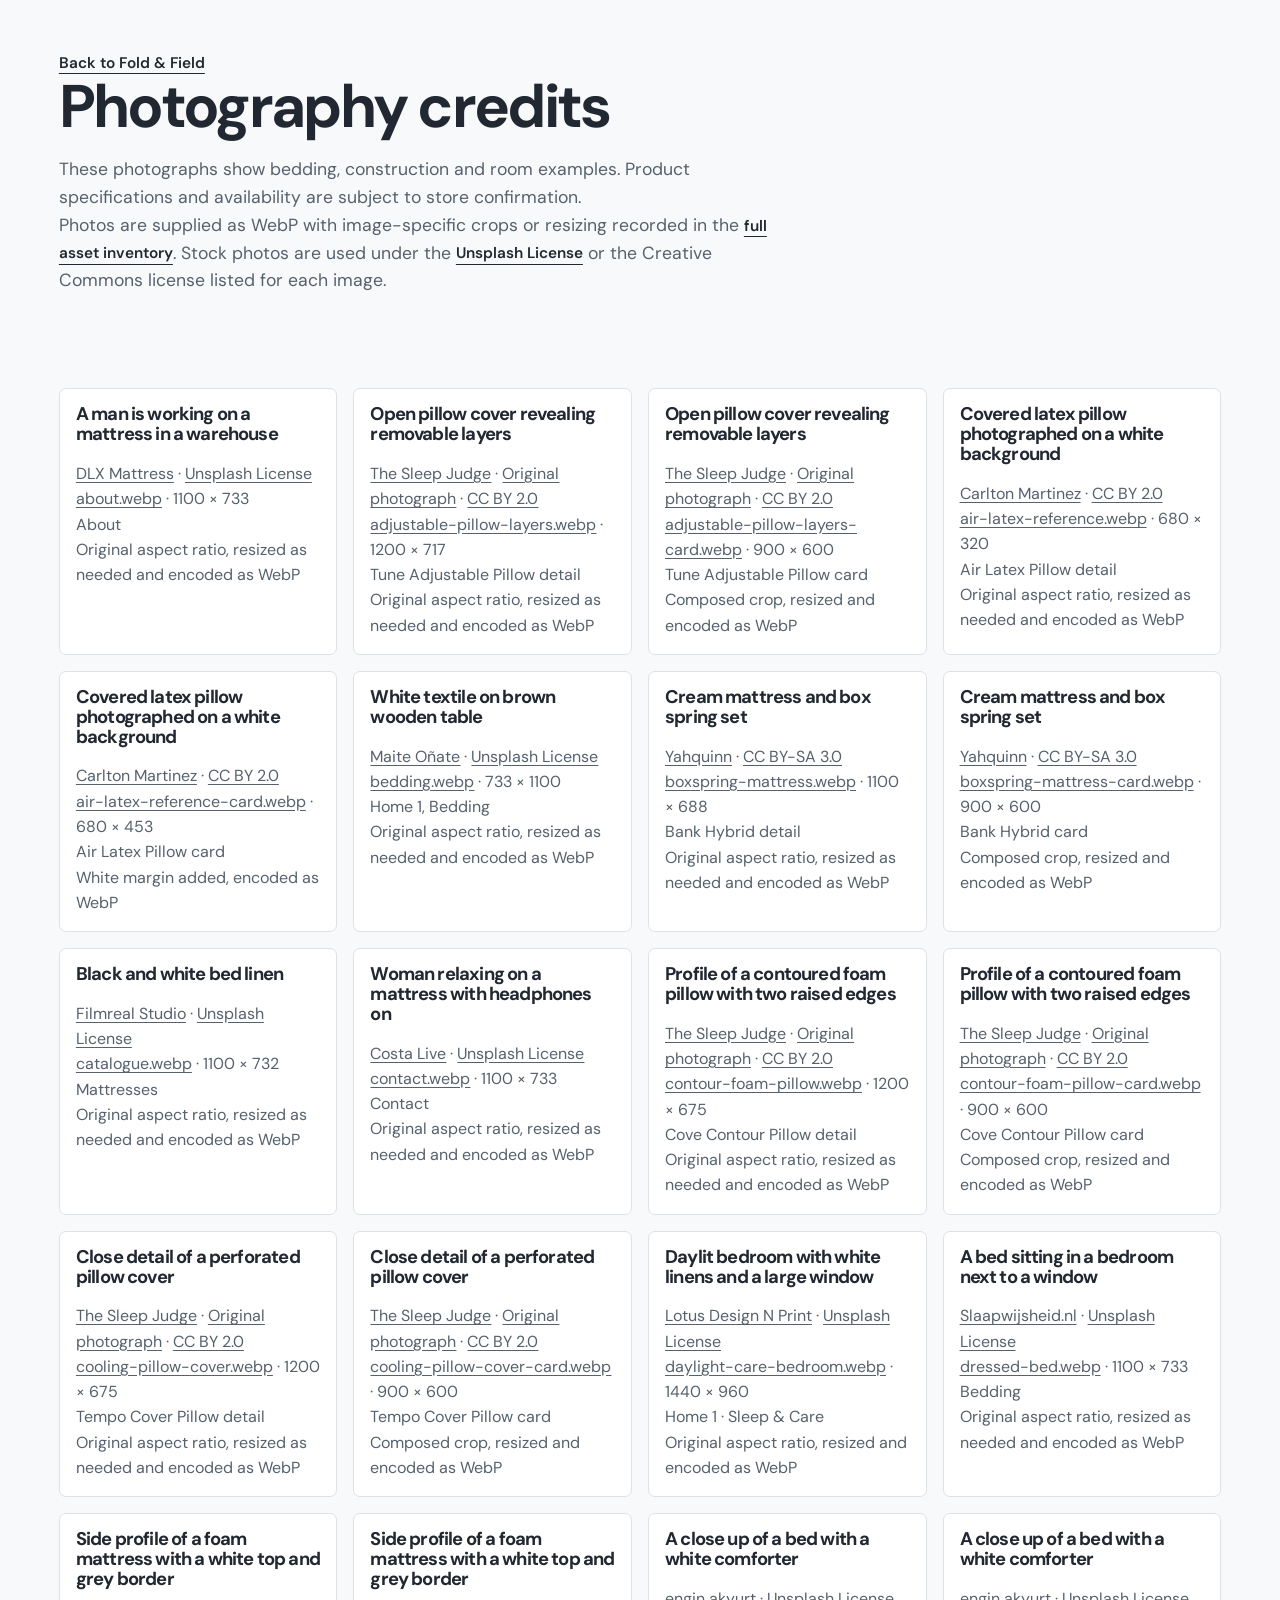
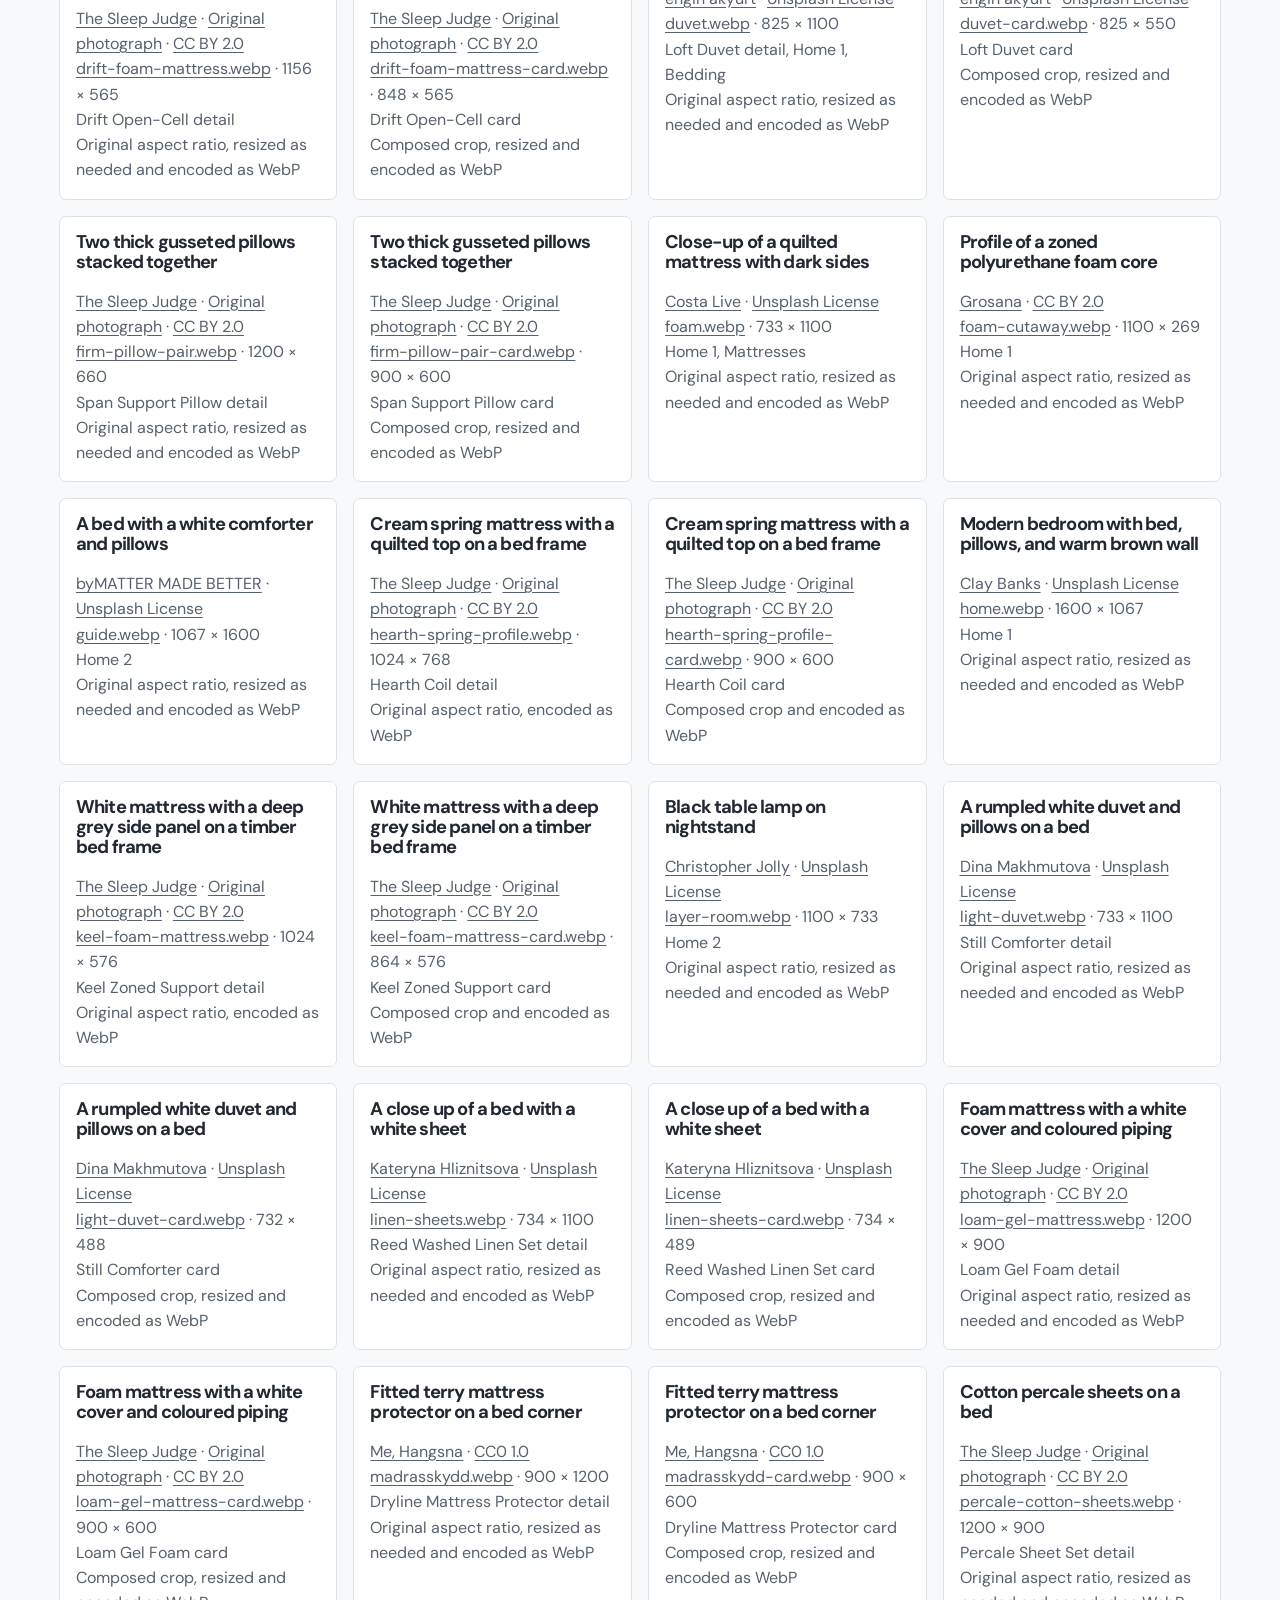
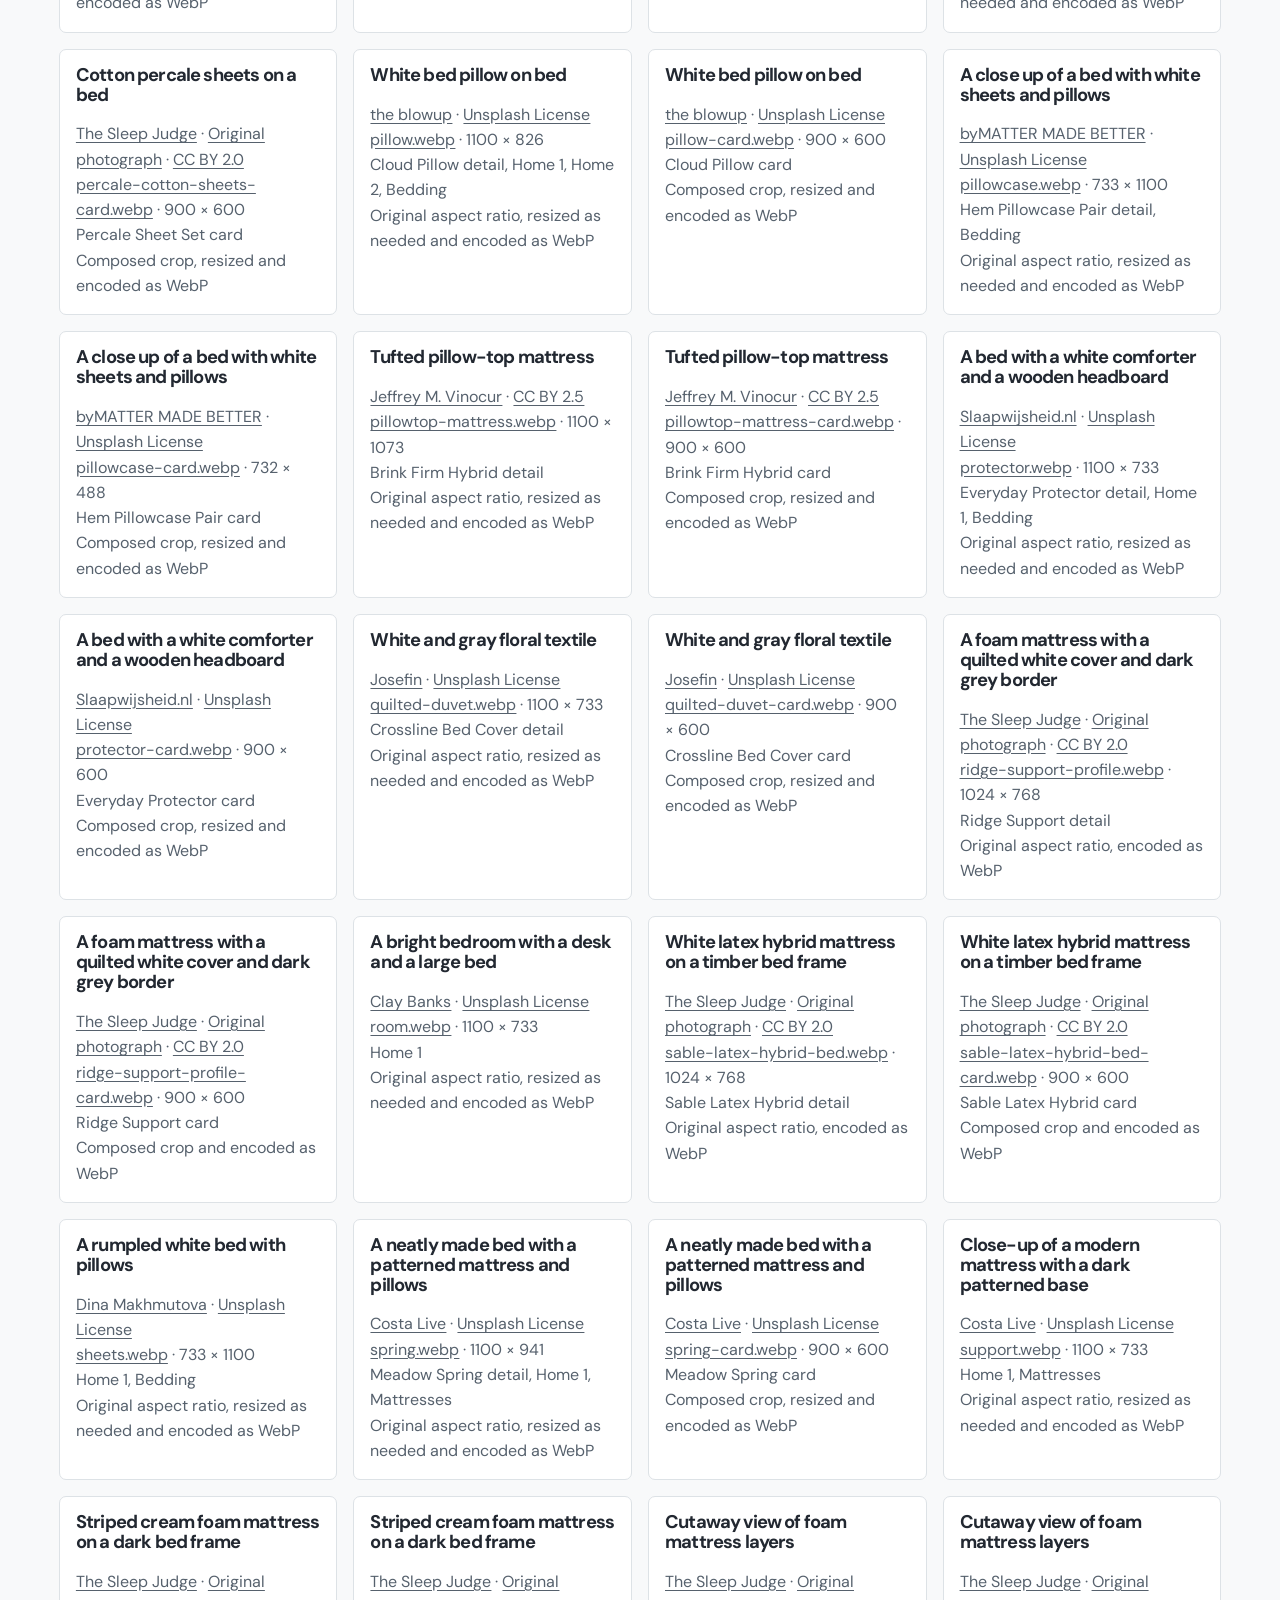
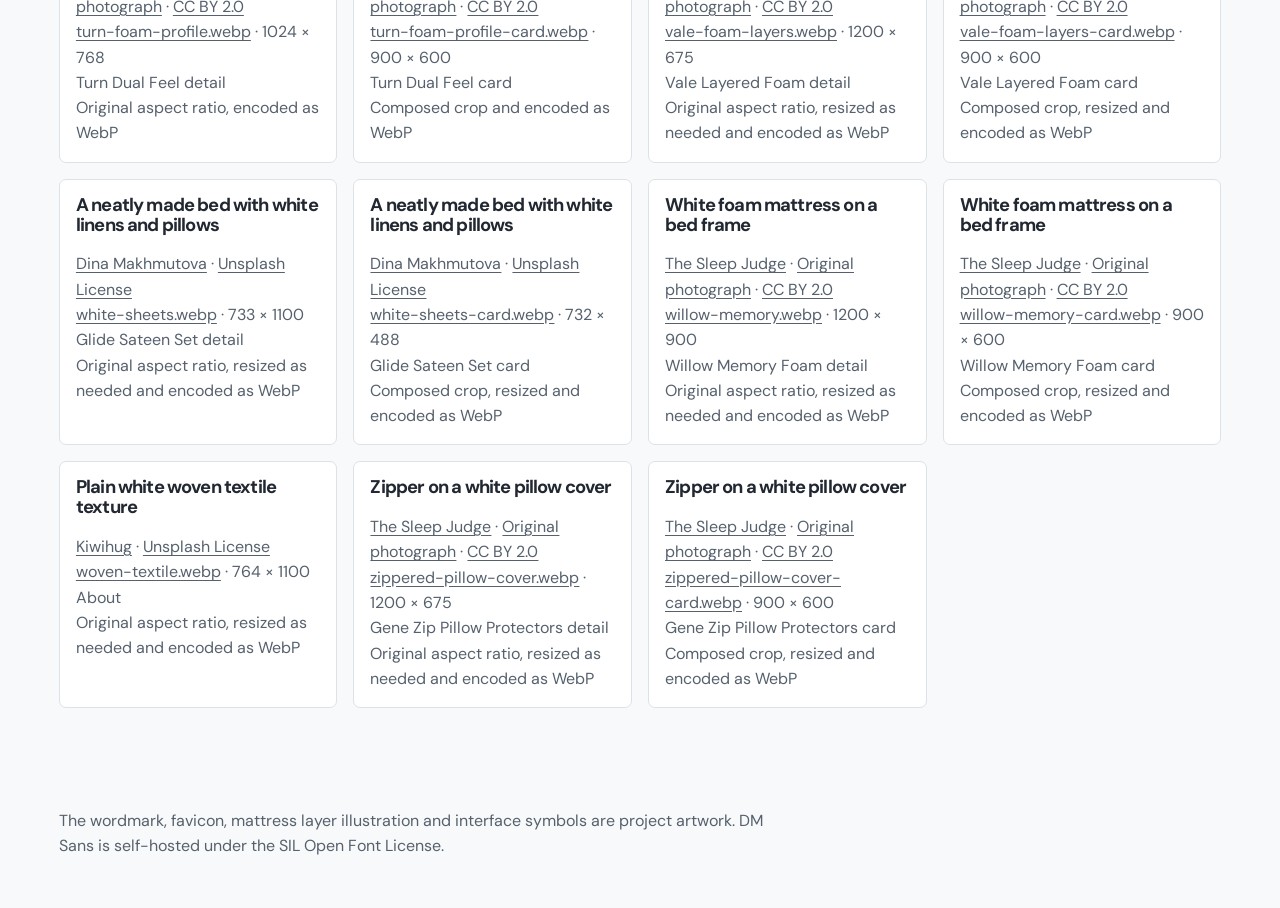
==== commit 41e60552: "Finish storefront photography, dialogs and responsive fixes" ====
--- a/documentation/asset-credits.html
+++ b/documentation/asset-credits.html
@@ -4,9 +4,9 @@
     <meta charset="utf-8" />
     <meta name="viewport" content="width=device-width, initial-scale=1" />
     <title>Photography credits | Fold &amp; Field</title>
-    <link rel="icon" href="../assets/icons/fold.svg?v=3" />
-    <link rel="stylesheet" href="../assets/css/style.css?v=3" />
-    <script src="../assets/js/preferences.js?v=3"></script>
+    <link rel="icon" href="../assets/icons/fold.svg?v=4" />
+    <link rel="stylesheet" href="../assets/css/style.css?v=4" />
+    <script src="../assets/js/preferences.js?v=4"></script>
   </head>
   <body>
     <main>
@@ -140,24 +140,6 @@
           <p>Original aspect ratio, resized as needed and encoded as WebP</p>
         </article>
         <article>
-          <h2>An unmade bed with white sheets and pillows</h2>
-          <p>
-            <a
-              href="https://unsplash.com/photos/an-unmade-bed-with-white-sheets-and-pillows-_sLDACA2cHU"
-              >Phil Desforges</a
-            >
-            · <a href="https://unsplash.com/license">Unsplash License</a>
-          </p>
-          <p>
-            <a href="../assets/images/retail/bedroom-tips.webp"
-              >bedroom-tips.webp</a
-            >
-            · 880 × 1100
-          </p>
-          <p>Home 1</p>
-          <p>Original aspect ratio, resized as needed and encoded as WebP</p>
-        </article>
-        <article>
           <h2>Cream mattress and box spring set</h2>
           <p>
             <a
@@ -306,6 +288,24 @@
           </p>
           <p>Tempo Cover Pillow card</p>
           <p>Composed crop, resized and encoded as WebP</p>
+        </article>
+        <article>
+          <h2>Daylit bedroom with white linens and a large window</h2>
+          <p>
+            <a
+              href="https://unsplash.com/photos/white-bed-linen-on-bed-8qNuR1lIv_k"
+              >Lotus Design N Print</a
+            >
+            · <a href="https://unsplash.com/license">Unsplash License</a>
+          </p>
+          <p>
+            <a href="../assets/images/retail/daylight-care-bedroom.webp"
+              >daylight-care-bedroom.webp</a
+            >
+            · 1440 × 960
+          </p>
+          <p>Home 1 · Sleep &amp; Care</p>
+          <p>Original aspect ratio, resized and encoded as WebP</p>
         </article>
         <article>
           <h2>A bed sitting in a bedroom next to a window</h2>
@@ -368,44 +368,6 @@
           <p>Composed crop, resized and encoded as WebP</p>
         </article>
         <article>
-          <h2>Mattress lifted to show both faces</h2>
-          <p>
-            <a href="https://www.thesleepjudge.com/">The Sleep Judge</a> ·
-            <a href="https://www.flickr.com/photos/thesleepjudge/34745594693/"
-              >Original photograph</a
-            >
-            ·
-            <a href="https://creativecommons.org/licenses/by/2.0/">CC BY 2.0</a>
-          </p>
-          <p>
-            <a href="../assets/images/retail/dual-face-mattress.webp"
-              >dual-face-mattress.webp</a
-            >
-            · 1200 × 675
-          </p>
-          <p>Turn Dual Feel detail</p>
-          <p>Original aspect ratio, resized as needed and encoded as WebP</p>
-        </article>
-        <article>
-          <h2>Mattress lifted to show both faces</h2>
-          <p>
-            <a href="https://www.thesleepjudge.com/">The Sleep Judge</a> ·
-            <a href="https://www.flickr.com/photos/thesleepjudge/34745594693/"
-              >Original photograph</a
-            >
-            ·
-            <a href="https://creativecommons.org/licenses/by/2.0/">CC BY 2.0</a>
-          </p>
-          <p>
-            <a href="../assets/images/retail/dual-face-mattress-card.webp"
-              >dual-face-mattress-card.webp</a
-            >
-            · 900 × 600
-          </p>
-          <p>Turn Dual Feel card</p>
-          <p>Composed crop, resized and encoded as WebP</p>
-        </article>
-        <article>
           <h2>A close up of a bed with a white comforter</h2>
           <p>
             <a
@@ -529,42 +491,42 @@
           <p>Original aspect ratio, resized as needed and encoded as WebP</p>
         </article>
         <article>
-          <h2>Quilted spring mattress with deep side panels</h2>
-          <p>
-            <a href="https://www.thesleepjudge.com/">The Sleep Judge</a> ·
-            <a href="https://www.flickr.com/photos/thesleepjudge/30917655248/"
-              >Original photograph</a
-            >
-            ·
-            <a href="https://creativecommons.org/licenses/by/2.0/">CC BY 2.0</a>
-          </p>
-          <p>
-            <a href="../assets/images/retail/hearth-coil.webp"
-              >hearth-coil.webp</a
-            >
-            · 1200 × 675
+          <h2>Cream spring mattress with a quilted top on a bed frame</h2>
+          <p>
+            <a href="https://www.thesleepjudge.com/">The Sleep Judge</a> ·
+            <a href="https://www.flickr.com/photos/thesleepjudge/31986509018/"
+              >Original photograph</a
+            >
+            ·
+            <a href="https://creativecommons.org/licenses/by/2.0/">CC BY 2.0</a>
+          </p>
+          <p>
+            <a href="../assets/images/retail/hearth-spring-profile.webp"
+              >hearth-spring-profile.webp</a
+            >
+            · 1024 × 768
           </p>
           <p>Hearth Coil detail</p>
-          <p>Original aspect ratio, resized as needed and encoded as WebP</p>
-        </article>
-        <article>
-          <h2>Quilted spring mattress with deep side panels</h2>
-          <p>
-            <a href="https://www.thesleepjudge.com/">The Sleep Judge</a> ·
-            <a href="https://www.flickr.com/photos/thesleepjudge/30917655248/"
-              >Original photograph</a
-            >
-            ·
-            <a href="https://creativecommons.org/licenses/by/2.0/">CC BY 2.0</a>
-          </p>
-          <p>
-            <a href="../assets/images/retail/hearth-coil-card.webp"
-              >hearth-coil-card.webp</a
+          <p>Original aspect ratio, encoded as WebP</p>
+        </article>
+        <article>
+          <h2>Cream spring mattress with a quilted top on a bed frame</h2>
+          <p>
+            <a href="https://www.thesleepjudge.com/">The Sleep Judge</a> ·
+            <a href="https://www.flickr.com/photos/thesleepjudge/31986509018/"
+              >Original photograph</a
+            >
+            ·
+            <a href="https://creativecommons.org/licenses/by/2.0/">CC BY 2.0</a>
+          </p>
+          <p>
+            <a href="../assets/images/retail/hearth-spring-profile-card.webp"
+              >hearth-spring-profile-card.webp</a
             >
             · 900 × 600
           </p>
           <p>Hearth Coil card</p>
-          <p>Composed crop, resized and encoded as WebP</p>
+          <p>Composed crop and encoded as WebP</p>
         </article>
         <article>
           <h2>Modern bedroom with bed, pillows, and warm brown wall</h2>
@@ -583,6 +545,48 @@
           <p>Original aspect ratio, resized as needed and encoded as WebP</p>
         </article>
         <article>
+          <h2>
+            White mattress with a deep grey side panel on a timber bed frame
+          </h2>
+          <p>
+            <a href="https://www.thesleepjudge.com/">The Sleep Judge</a> ·
+            <a href="https://www.flickr.com/photos/thesleepjudge/45773437182/"
+              >Original photograph</a
+            >
+            ·
+            <a href="https://creativecommons.org/licenses/by/2.0/">CC BY 2.0</a>
+          </p>
+          <p>
+            <a href="../assets/images/retail/keel-foam-mattress.webp"
+              >keel-foam-mattress.webp</a
+            >
+            · 1024 × 576
+          </p>
+          <p>Keel Zoned Support detail</p>
+          <p>Original aspect ratio, encoded as WebP</p>
+        </article>
+        <article>
+          <h2>
+            White mattress with a deep grey side panel on a timber bed frame
+          </h2>
+          <p>
+            <a href="https://www.thesleepjudge.com/">The Sleep Judge</a> ·
+            <a href="https://www.flickr.com/photos/thesleepjudge/45773437182/"
+              >Original photograph</a
+            >
+            ·
+            <a href="https://creativecommons.org/licenses/by/2.0/">CC BY 2.0</a>
+          </p>
+          <p>
+            <a href="../assets/images/retail/keel-foam-mattress-card.webp"
+              >keel-foam-mattress-card.webp</a
+            >
+            · 864 × 576
+          </p>
+          <p>Keel Zoned Support card</p>
+          <p>Composed crop and encoded as WebP</p>
+        </article>
+        <article>
           <h2>Black table lamp on nightstand</h2>
           <p>
             <a
@@ -601,29 +605,6 @@
           <p>Original aspect ratio, resized as needed and encoded as WebP</p>
         </article>
         <article>
-          <h2>
-            Cutaway of a mattress with foam, coconut fibres, hemp and wool
-          </h2>
-          <p>
-            <a
-              href="https://commons.wikimedia.org/wiki/File:Mattress-coconutfibre%2Bfoam%2Bhemp-_and_sheepwool_PNr%C2%B00085.jpg"
-              >D-Kuru/Wikimedia Commons</a
-            >
-            ·
-            <a href="https://creativecommons.org/licenses/by-sa/3.0/at/"
-              >CC BY-SA 3.0 AT</a
-            >
-          </p>
-          <p>
-            <a href="../assets/images/retail/layered-cutaway.webp"
-              >layered-cutaway.webp</a
-            >
-            · 1100 × 576
-          </p>
-          <p>Mattresses</p>
-          <p>Original aspect ratio, resized as needed and encoded as WebP</p>
-        </article>
-        <article>
           <h2>A rumpled white duvet and pillows on a bed</h2>
           <p>
             <a
@@ -990,42 +971,46 @@
           <p>Composed crop, resized and encoded as WebP</p>
         </article>
         <article>
-          <h2>Foam mattress with a white top and grey side panel</h2>
-          <p>
-            <a href="https://www.thesleepjudge.com/">The Sleep Judge</a> ·
-            <a href="https://www.flickr.com/photos/thesleepjudge/37079705761/"
-              >Original photograph</a
-            >
-            ·
-            <a href="https://creativecommons.org/licenses/by/2.0/">CC BY 2.0</a>
-          </p>
-          <p>
-            <a href="../assets/images/retail/ridge-foam-reference.webp"
-              >ridge-foam-reference.webp</a
-            >
-            · 1200 × 900
+          <h2>
+            A foam mattress with a quilted white cover and dark grey border
+          </h2>
+          <p>
+            <a href="https://www.thesleepjudge.com/">The Sleep Judge</a> ·
+            <a href="https://www.flickr.com/photos/thesleepjudge/44006339740/"
+              >Original photograph</a
+            >
+            ·
+            <a href="https://creativecommons.org/licenses/by/2.0/">CC BY 2.0</a>
+          </p>
+          <p>
+            <a href="../assets/images/retail/ridge-support-profile.webp"
+              >ridge-support-profile.webp</a
+            >
+            · 1024 × 768
           </p>
           <p>Ridge Support detail</p>
-          <p>Original aspect ratio, resized as needed and encoded as WebP</p>
-        </article>
-        <article>
-          <h2>Foam mattress with a white top and grey side panel</h2>
-          <p>
-            <a href="https://www.thesleepjudge.com/">The Sleep Judge</a> ·
-            <a href="https://www.flickr.com/photos/thesleepjudge/37079705761/"
-              >Original photograph</a
-            >
-            ·
-            <a href="https://creativecommons.org/licenses/by/2.0/">CC BY 2.0</a>
-          </p>
-          <p>
-            <a href="../assets/images/retail/ridge-foam-reference-card.webp"
-              >ridge-foam-reference-card.webp</a
+          <p>Original aspect ratio, encoded as WebP</p>
+        </article>
+        <article>
+          <h2>
+            A foam mattress with a quilted white cover and dark grey border
+          </h2>
+          <p>
+            <a href="https://www.thesleepjudge.com/">The Sleep Judge</a> ·
+            <a href="https://www.flickr.com/photos/thesleepjudge/44006339740/"
+              >Original photograph</a
+            >
+            ·
+            <a href="https://creativecommons.org/licenses/by/2.0/">CC BY 2.0</a>
+          </p>
+          <p>
+            <a href="../assets/images/retail/ridge-support-profile-card.webp"
+              >ridge-support-profile-card.webp</a
             >
             · 900 × 600
           </p>
           <p>Ridge Support card</p>
-          <p>Composed crop, resized and encoded as WebP</p>
+          <p>Composed crop and encoded as WebP</p>
         </article>
         <article>
           <h2>A bright bedroom with a desk and a large bed</h2>
@@ -1044,42 +1029,42 @@
           <p>Original aspect ratio, resized as needed and encoded as WebP</p>
         </article>
         <article>
-          <h2>Latex mattress with a tufted cream cover</h2>
-          <p>
-            <a href="https://www.thesleepjudge.com/">The Sleep Judge</a> ·
-            <a href="https://www.flickr.com/photos/thesleepjudge/34713393684/"
-              >Original photograph</a
-            >
-            ·
-            <a href="https://creativecommons.org/licenses/by/2.0/">CC BY 2.0</a>
-          </p>
-          <p>
-            <a href="../assets/images/retail/sable-latex-showroom.webp"
-              >sable-latex-showroom.webp</a
-            >
-            · 1200 × 675
+          <h2>White latex hybrid mattress on a timber bed frame</h2>
+          <p>
+            <a href="https://www.thesleepjudge.com/">The Sleep Judge</a> ·
+            <a href="https://www.flickr.com/photos/thesleepjudge/45132878874/"
+              >Original photograph</a
+            >
+            ·
+            <a href="https://creativecommons.org/licenses/by/2.0/">CC BY 2.0</a>
+          </p>
+          <p>
+            <a href="../assets/images/retail/sable-latex-hybrid-bed.webp"
+              >sable-latex-hybrid-bed.webp</a
+            >
+            · 1024 × 768
           </p>
           <p>Sable Latex Hybrid detail</p>
-          <p>Original aspect ratio, resized as needed and encoded as WebP</p>
-        </article>
-        <article>
-          <h2>Latex mattress with a tufted cream cover</h2>
-          <p>
-            <a href="https://www.thesleepjudge.com/">The Sleep Judge</a> ·
-            <a href="https://www.flickr.com/photos/thesleepjudge/34713393684/"
-              >Original photograph</a
-            >
-            ·
-            <a href="https://creativecommons.org/licenses/by/2.0/">CC BY 2.0</a>
-          </p>
-          <p>
-            <a href="../assets/images/retail/sable-latex-showroom-card.webp"
-              >sable-latex-showroom-card.webp</a
+          <p>Original aspect ratio, encoded as WebP</p>
+        </article>
+        <article>
+          <h2>White latex hybrid mattress on a timber bed frame</h2>
+          <p>
+            <a href="https://www.thesleepjudge.com/">The Sleep Judge</a> ·
+            <a href="https://www.flickr.com/photos/thesleepjudge/45132878874/"
+              >Original photograph</a
+            >
+            ·
+            <a href="https://creativecommons.org/licenses/by/2.0/">CC BY 2.0</a>
+          </p>
+          <p>
+            <a href="../assets/images/retail/sable-latex-hybrid-bed-card.webp"
+              >sable-latex-hybrid-bed-card.webp</a
             >
             · 900 × 600
           </p>
           <p>Sable Latex Hybrid card</p>
-          <p>Composed crop, resized and encoded as WebP</p>
+          <p>Composed crop and encoded as WebP</p>
         </article>
         <article>
           <h2>A rumpled white bed with pillows</h2>
@@ -1148,40 +1133,42 @@
           <p>Original aspect ratio, resized as needed and encoded as WebP</p>
         </article>
         <article>
-          <h2>Close-up of a quilted mattress surface with hexagonal pattern</h2>
-          <p>
-            <a
-              href="https://unsplash.com/photos/close-up-of-a-quilted-mattress-surface-with-hexagonal-pattern-OlA2c1li8h4"
-              >Costa Live</a
-            >
-            · <a href="https://unsplash.com/license">Unsplash License</a>
-          </p>
-          <p>
-            <a href="../assets/images/retail/support-surface.webp"
-              >support-surface.webp</a
-            >
-            · 1100 × 1100
-          </p>
-          <p>Keel Zoned Support detail</p>
-          <p>Original aspect ratio, resized as needed and encoded as WebP</p>
-        </article>
-        <article>
-          <h2>Close-up of a quilted mattress surface with hexagonal pattern</h2>
-          <p>
-            <a
-              href="https://unsplash.com/photos/close-up-of-a-quilted-mattress-surface-with-hexagonal-pattern-OlA2c1li8h4"
-              >Costa Live</a
-            >
-            · <a href="https://unsplash.com/license">Unsplash License</a>
-          </p>
-          <p>
-            <a href="../assets/images/retail/support-surface-card.webp"
-              >support-surface-card.webp</a
-            >
-            · 900 × 600
-          </p>
-          <p>Keel Zoned Support card</p>
-          <p>Composed crop, resized and encoded as WebP</p>
+          <h2>Striped cream foam mattress on a dark bed frame</h2>
+          <p>
+            <a href="https://www.thesleepjudge.com/">The Sleep Judge</a> ·
+            <a href="https://www.flickr.com/photos/thesleepjudge/31972768438/"
+              >Original photograph</a
+            >
+            ·
+            <a href="https://creativecommons.org/licenses/by/2.0/">CC BY 2.0</a>
+          </p>
+          <p>
+            <a href="../assets/images/retail/turn-foam-profile.webp"
+              >turn-foam-profile.webp</a
+            >
+            · 1024 × 768
+          </p>
+          <p>Turn Dual Feel detail</p>
+          <p>Original aspect ratio, encoded as WebP</p>
+        </article>
+        <article>
+          <h2>Striped cream foam mattress on a dark bed frame</h2>
+          <p>
+            <a href="https://www.thesleepjudge.com/">The Sleep Judge</a> ·
+            <a href="https://www.flickr.com/photos/thesleepjudge/31972768438/"
+              >Original photograph</a
+            >
+            ·
+            <a href="https://creativecommons.org/licenses/by/2.0/">CC BY 2.0</a>
+          </p>
+          <p>
+            <a href="../assets/images/retail/turn-foam-profile-card.webp"
+              >turn-foam-profile-card.webp</a
+            >
+            · 900 × 600
+          </p>
+          <p>Turn Dual Feel card</p>
+          <p>Composed crop and encoded as WebP</p>
         </article>
         <article>
           <h2>Cutaway view of foam mattress layers</h2>
@@ -1352,6 +1339,13 @@
           <p>Composed crop, resized and encoded as WebP</p>
         </article>
       </section>
+      <div class="wrap section">
+        <p>
+          The wordmark, favicon, mattress layer illustration and interface
+          symbols are project artwork. DM Sans is self-hosted under the
+          <a href="../assets/fonts/dm-sans-OFL.txt">SIL Open Font License</a>.
+        </p>
+      </div>
     </main>
   </body>
 </html>
--- a/assets/css/style.css
+++ b/assets/css/style.css
@@ -577,6 +577,8 @@
   margin: 0 0 0.7rem;
   color: var(--muted);
   overflow-wrap: anywhere;
+}
+#review dd {
   white-space: pre-line;
 }
 footer {
@@ -600,6 +602,13 @@
   display: block;
   width: fit-content;
   padding: 0.3rem 0;
+}
+.footer-legal {
+  margin-block-start: 1.25rem;
+  padding-block-start: 0.7rem;
+  border-block-start: 1px solid var(--line);
+  color: var(--muted);
+  font-size: 0.88rem;
 }
 footer p {
   margin-top: 0.7rem;
@@ -657,11 +666,11 @@
 .detail {
   padding: 0;
   width: min(860px, 94vw);
+  overflow: auto;
+  overscroll-behavior: contain;
+  scroll-padding-block-start: 58px;
   max-height: 90dvh;
   border-radius: 8px;
-}
-.detail-body {
-  padding: 1.5rem;
 }
 .detail h2 {
   font-size: 2.2rem;
@@ -672,6 +681,10 @@
 .detail .variant {
   margin-block: 0.8rem;
   font-weight: 600;
+  text-align: start;
+}
+[dir="rtl"] .detail .variant {
+  text-align: right;
 }
 .dialog-close {
   position: absolute;
@@ -1064,32 +1077,55 @@
   border: 1px solid var(--line);
   padding: 1rem;
 }
-.detail[open] {
-  display: grid;
-  grid-template-columns: minmax(0, 1fr) minmax(0, 1fr);
-}
-.detail figure {
-  align-self: start;
-  display: grid;
-  justify-items: center;
-  padding: 1.25rem;
+.detail-toolbar {
+  position: sticky;
+  inset-block-start: 0;
+  z-index: 2;
+  display: flex;
+  justify-content: flex-end;
+  padding: 0.38rem 0.7rem;
+  background: var(--panel);
+}
+.detail-close {
+  border: 1px solid var(--line);
+  background: var(--panel);
+  border-radius: 50%;
+  font-size: 1.6rem;
+}
+.detail-layout {
+  display: grid;
+  grid-template-columns: minmax(0, 1.05fr) minmax(0, 1fr);
+  align-items: center;
+  gap: clamp(1.2rem, 3.5vw, 2.3rem);
+  padding: 0 1.25rem 1.5rem;
 }
 .detail figure img {
   width: auto;
-  max-height: 460px;
   height: auto;
+  max-height: min(42dvh, 390px);
+  margin-inline: auto;
   border-radius: 6px;
 }
-.detail dl {
-  display: grid;
-  grid-template-columns: minmax(0, 1fr) minmax(0, 2fr);
-  gap: 0.5rem 0.8rem;
-}
-.detail dd {
-  margin: 0;
-}
-.detail-body {
-  padding-block-start: 3.35rem;
+.detail-body label {
+  margin-block-start: 1rem;
+}
+.detail-specs {
+  padding: 1.25rem;
+  border-block-start: 1px solid var(--line);
+  background: var(--wash);
+}
+.detail-specs dl {
+  display: grid;
+  grid-template-columns: repeat(2, minmax(0, 1fr));
+  gap: 0.85rem 1.8rem;
+  margin-block-end: 0;
+}
+.detail-specs dl > div {
+  border-block-start: 1px solid var(--line);
+  padding-block-start: 0.6rem;
+}
+.detail-specs dd {
+  margin: 0.22rem 0 0;
 }
 .dialog-close {
   z-index: 1;
@@ -1122,6 +1158,38 @@
   aspect-ratio: 1.48;
   object-fit: cover;
   border-radius: 8px;
+}
+.sleep-care {
+  align-items: stretch;
+  gap: clamp(1.3rem, 3vw, 2.7rem);
+}
+.sleep-care figure {
+  position: relative;
+}
+.sleep-care figure img {
+  position: absolute;
+  inset: 0;
+  width: 100%;
+  height: 100%;
+  aspect-ratio: auto;
+  object-fit: cover;
+}
+.sleep-care .care-grid {
+  margin-block-start: 1.3rem;
+}
+.layer-guide {
+  grid-template-columns: minmax(0, 1fr) minmax(0, 1.05fr);
+  gap: clamp(1rem, 3vw, 2.6rem);
+}
+.layer-guide figure {
+  border: 1px solid var(--line);
+  border-radius: 8px;
+  padding: 0.75rem;
+  background: var(--wash);
+}
+.layer-guide figcaption {
+  margin: 0;
+  text-align: center;
 }
 .editorial-grid .construction-photo img,
 .material-layout .construction-photo img {
@@ -1267,10 +1335,6 @@
 .bedding-layer-links a:hover {
   color: var(--accent);
 }
-.layer-sequence a span {
-  display: block;
-  text-decoration: none;
-}
 .shortlist-checks {
   list-style: none;
   padding: 0;
@@ -1392,16 +1456,44 @@
 .layer-sequence {
   display: grid;
   grid-template-columns: repeat(5, minmax(0, 1fr));
-  padding-inline-start: 1.4rem;
-  gap: 1rem;
+  list-style: none;
+  counter-reset: layer;
+  padding-inline-start: 0;
+  gap: 0.75rem;
 }
 .layer-sequence li {
-  padding: 0.7rem;
-  border-block-start: 2px solid var(--accent);
+  position: relative;
+  display: flex;
+  align-items: stretch;
+  counter-increment: layer;
 }
 .layer-sequence a {
-  text-decoration: underline;
-  text-underline-offset: 4px;
+  position: relative;
+  display: block;
+  flex: 1;
+  padding-block: 0.8rem;
+  padding-inline: 2.25rem 0.7rem;
+  border-block-start: 2px solid var(--line);
+  border-radius: 3px;
+  text-decoration: none;
+}
+.layer-sequence a::before {
+  content: counter(layer) ".";
+  direction: ltr;
+  unicode-bidi: isolate;
+  position: absolute;
+  inset-inline-start: 0.65rem;
+  color: var(--accent);
+  font-weight: 700;
+}
+.layer-sequence a span {
+  display: block;
+  margin-block-start: 0.15rem;
+}
+.layer-sequence a:hover,
+.layer-sequence a:focus-visible {
+  background: var(--wash);
+  border-color: var(--accent);
 }
 
 .visit-checklist {
@@ -1507,6 +1599,25 @@
     grid-template-columns: repeat(2, minmax(0, 1fr));
   }
 }
+@media (max-width: 1024px) {
+  .sleep-care {
+    grid-template-columns: 1fr;
+  }
+  .sleep-care figure img {
+    position: static;
+    height: auto;
+    aspect-ratio: 2 / 1;
+  }
+  .layer-sequence {
+    grid-template-columns: repeat(6, minmax(0, 1fr));
+  }
+  .layer-sequence li {
+    grid-column: span 2;
+  }
+  .layer-sequence li:nth-last-child(-n + 2) {
+    grid-column: span 3;
+  }
+}
 @media (max-width: 900px) {
   .cards {
     grid-template-columns: repeat(2, minmax(0, 1fr));
@@ -1517,8 +1628,37 @@
   .category-grid--four {
     grid-template-columns: repeat(2, minmax(0, 1fr));
   }
-  .shop-room .editorial-grid {
-    grid-template-columns: 1fr 1fr;
+  .shop-room .editorial-grid,
+  .layer-guide,
+  .editorial-grid:has(.pillow-tech-grid) {
+    grid-template-columns: 1fr;
+  }
+  .shop-room figure img {
+    height: auto;
+    aspect-ratio: 1.8;
+  }
+  .layer-guide figure {
+    max-width: 520px;
+    width: 100%;
+    justify-self: center;
+  }
+  .bedding-layer-links {
+    grid-template-columns: repeat(2, minmax(0, 1fr));
+  }
+  .finishing-cards,
+  .bedding-edit-picks .cards {
+    grid-template-columns: repeat(3, minmax(0, 1fr));
+  }
+}
+@media (600px < width < 1280px) {
+  .fabric-grid {
+    grid-template-columns: repeat(6, minmax(0, 1fr));
+  }
+  .fabric-grid > div {
+    grid-column: span 2;
+  }
+  .fabric-grid > div:nth-last-child(-n + 2) {
+    grid-column: span 3;
   }
 }
 @media (max-width: 720px) {
@@ -1559,27 +1699,52 @@
   .fit-options,
   .shortlist-checks,
   .bedroom-plan,
-  .steps,
-  .layer-sequence {
+  .steps {
     grid-template-columns: repeat(2, minmax(0, 1fr));
+  }
+  .finishing-cards,
+  .bedding-edit-picks .cards {
+    grid-template-columns: 1fr;
+  }
+  .bedroom-plan > li:last-child,
+  .shortlist-checks > li:last-child {
+    grid-column: 1 / -1;
   }
   .guide-specs {
     grid-template-columns: 1fr;
     gap: 0.65rem;
   }
 
-  .detail[open] {
+  .detail-layout {
     grid-template-columns: 1fr;
+    gap: 1rem;
   }
   .detail figure img {
-    max-height: 230px;
-  }
-  .detail-body {
-    padding-block-start: 1rem;
+    max-height: min(34dvh, 285px);
   }
   .compare-tray {
     align-items: flex-start;
     flex-direction: column;
+  }
+}
+@media (max-width: 560px) {
+  .bedding-layer-links,
+  .care-grid {
+    grid-template-columns: 1fr;
+  }
+  .layer-sequence {
+    grid-template-columns: 1fr;
+    gap: 0.25rem;
+  }
+  .layer-sequence li,
+  .layer-sequence li:nth-last-child(-n + 2) {
+    grid-column: auto;
+  }
+  .sleep-care figure img {
+    aspect-ratio: 4 / 3;
+  }
+  .detail-specs dl {
+    grid-template-columns: 1fr;
   }
 }
 @media (max-width: 480px) {
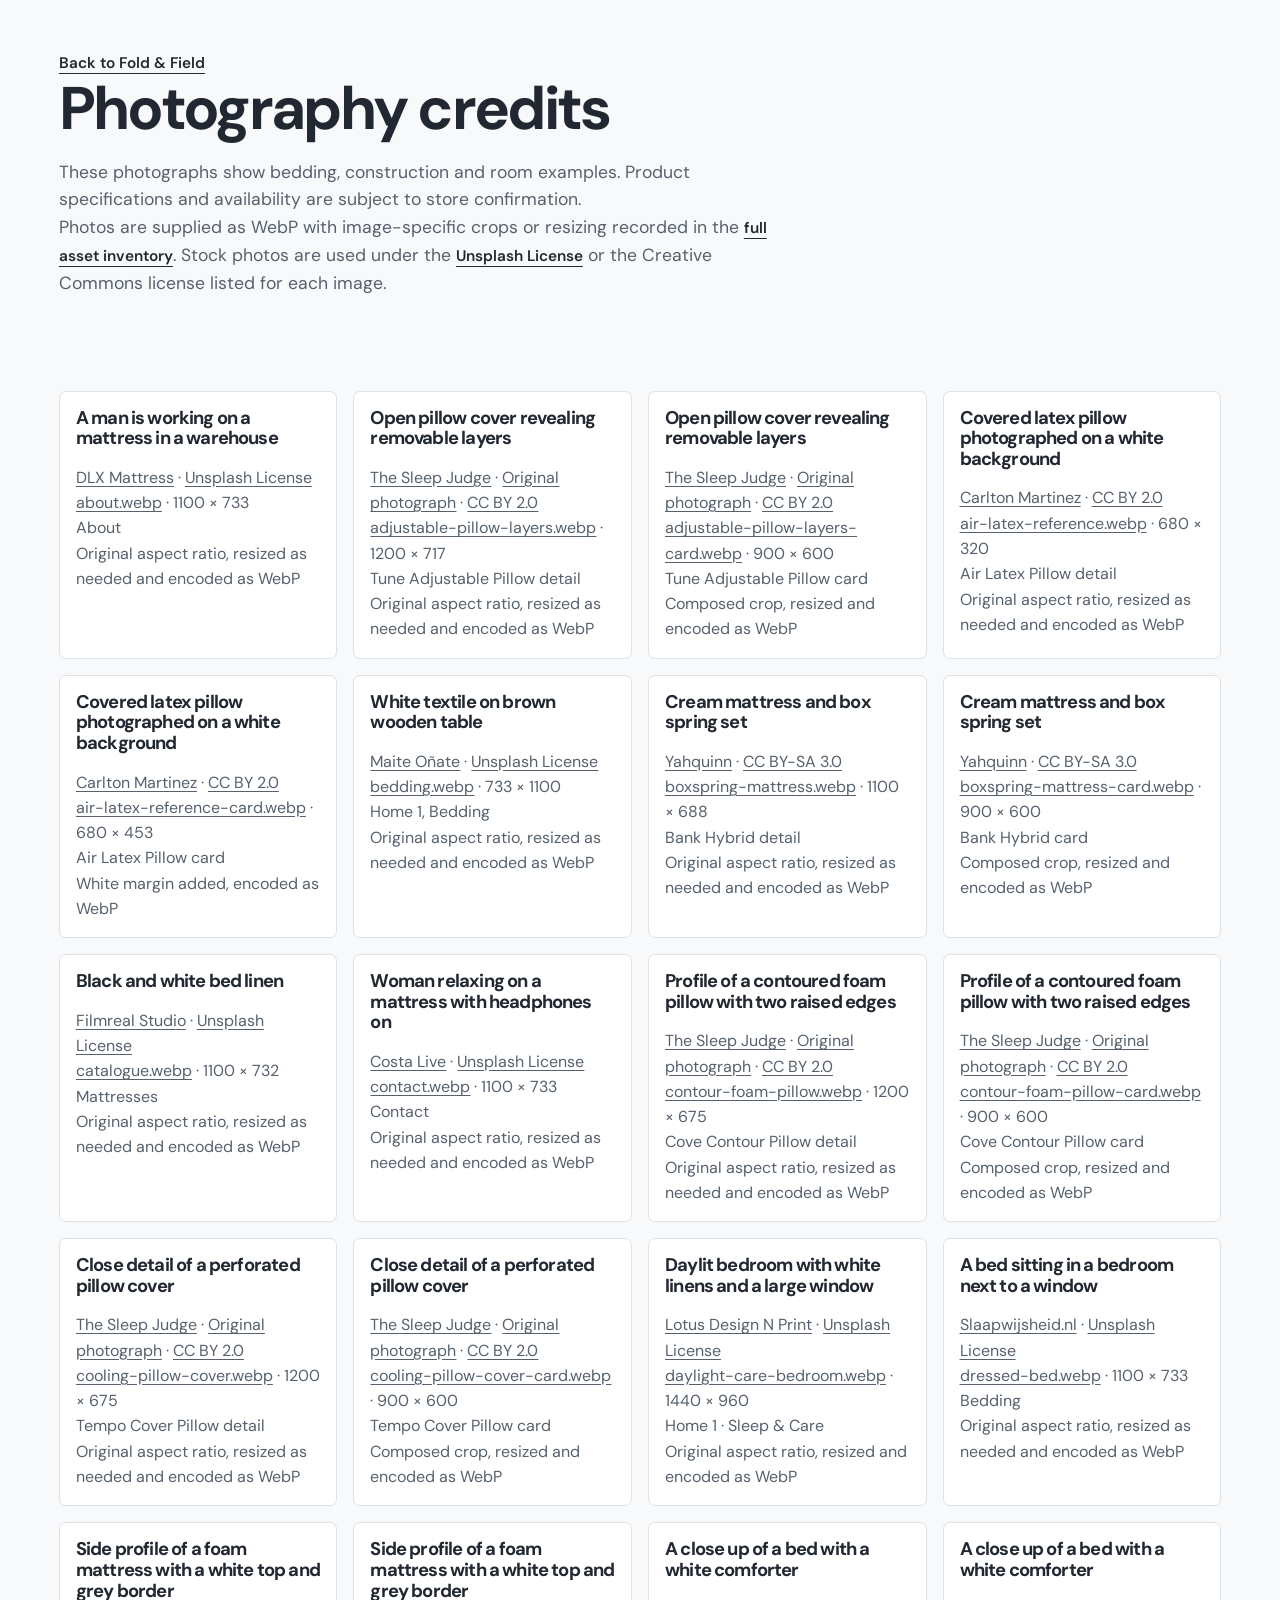
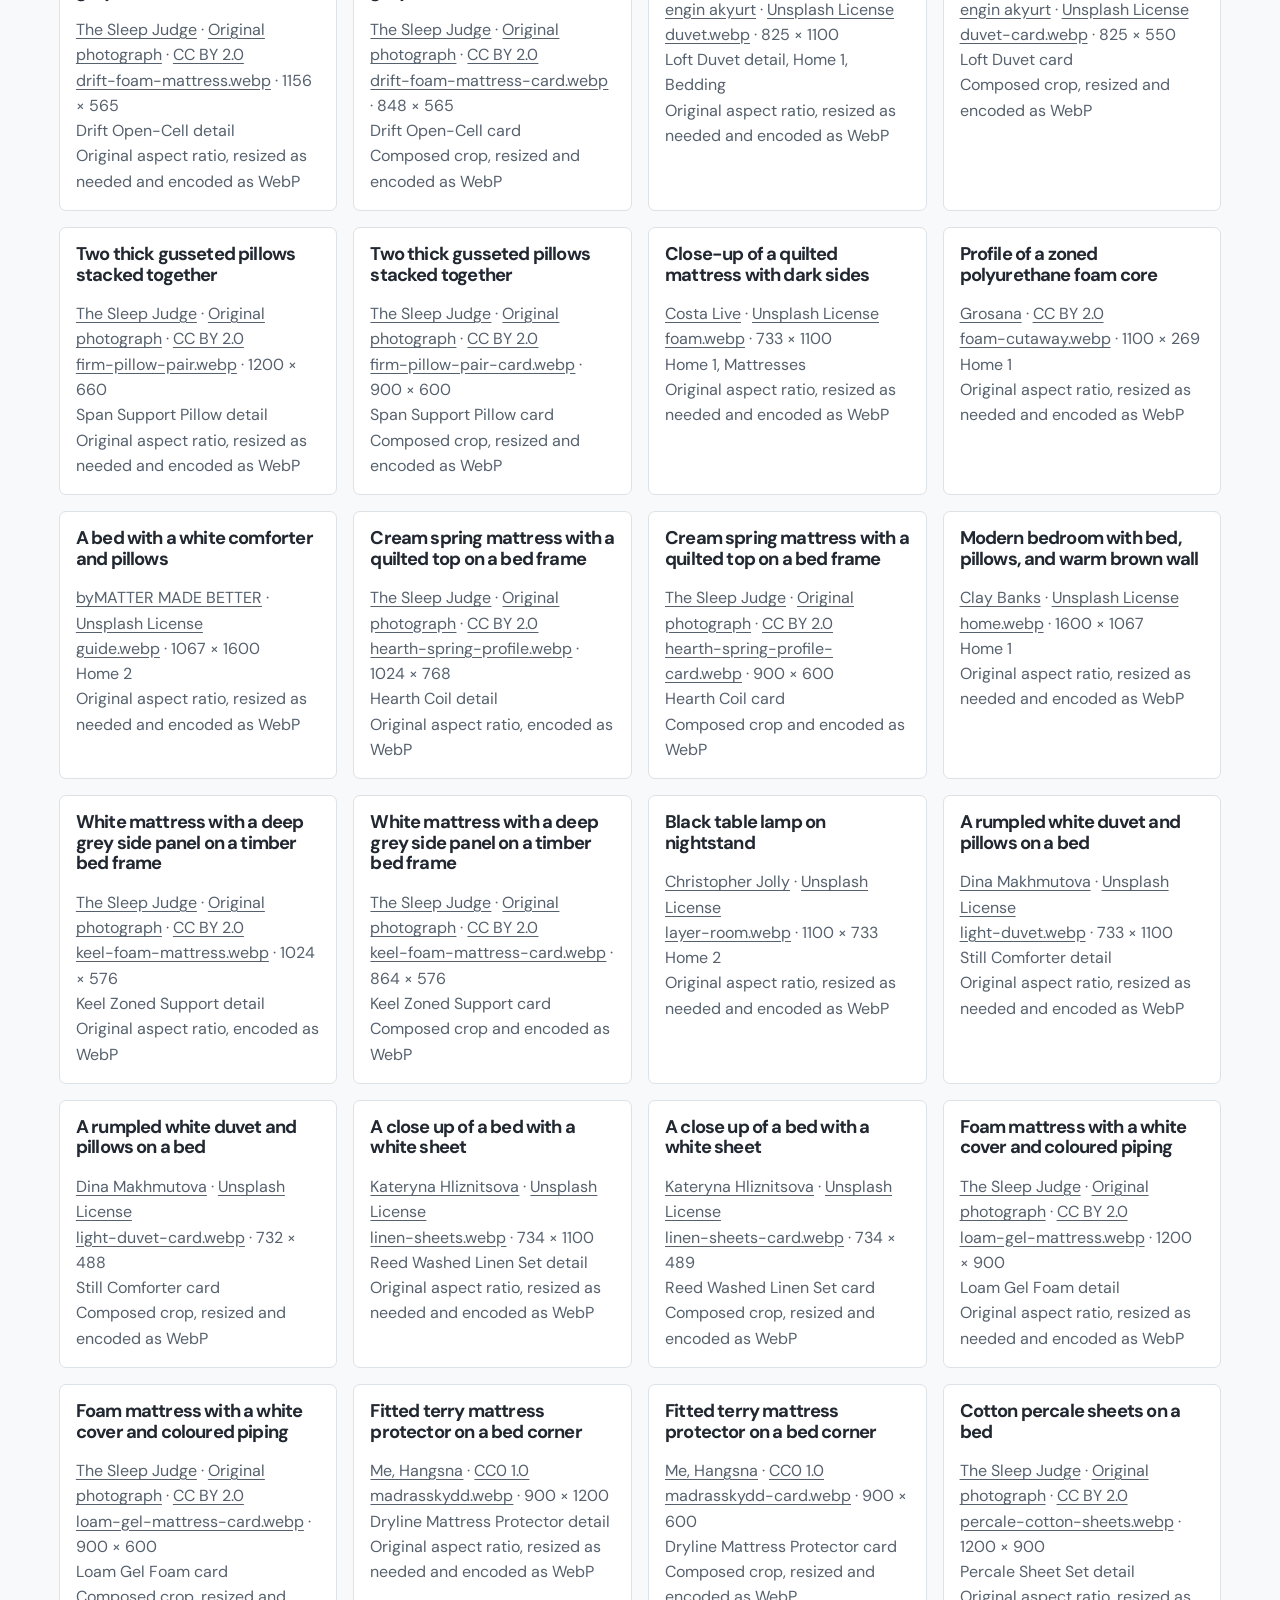
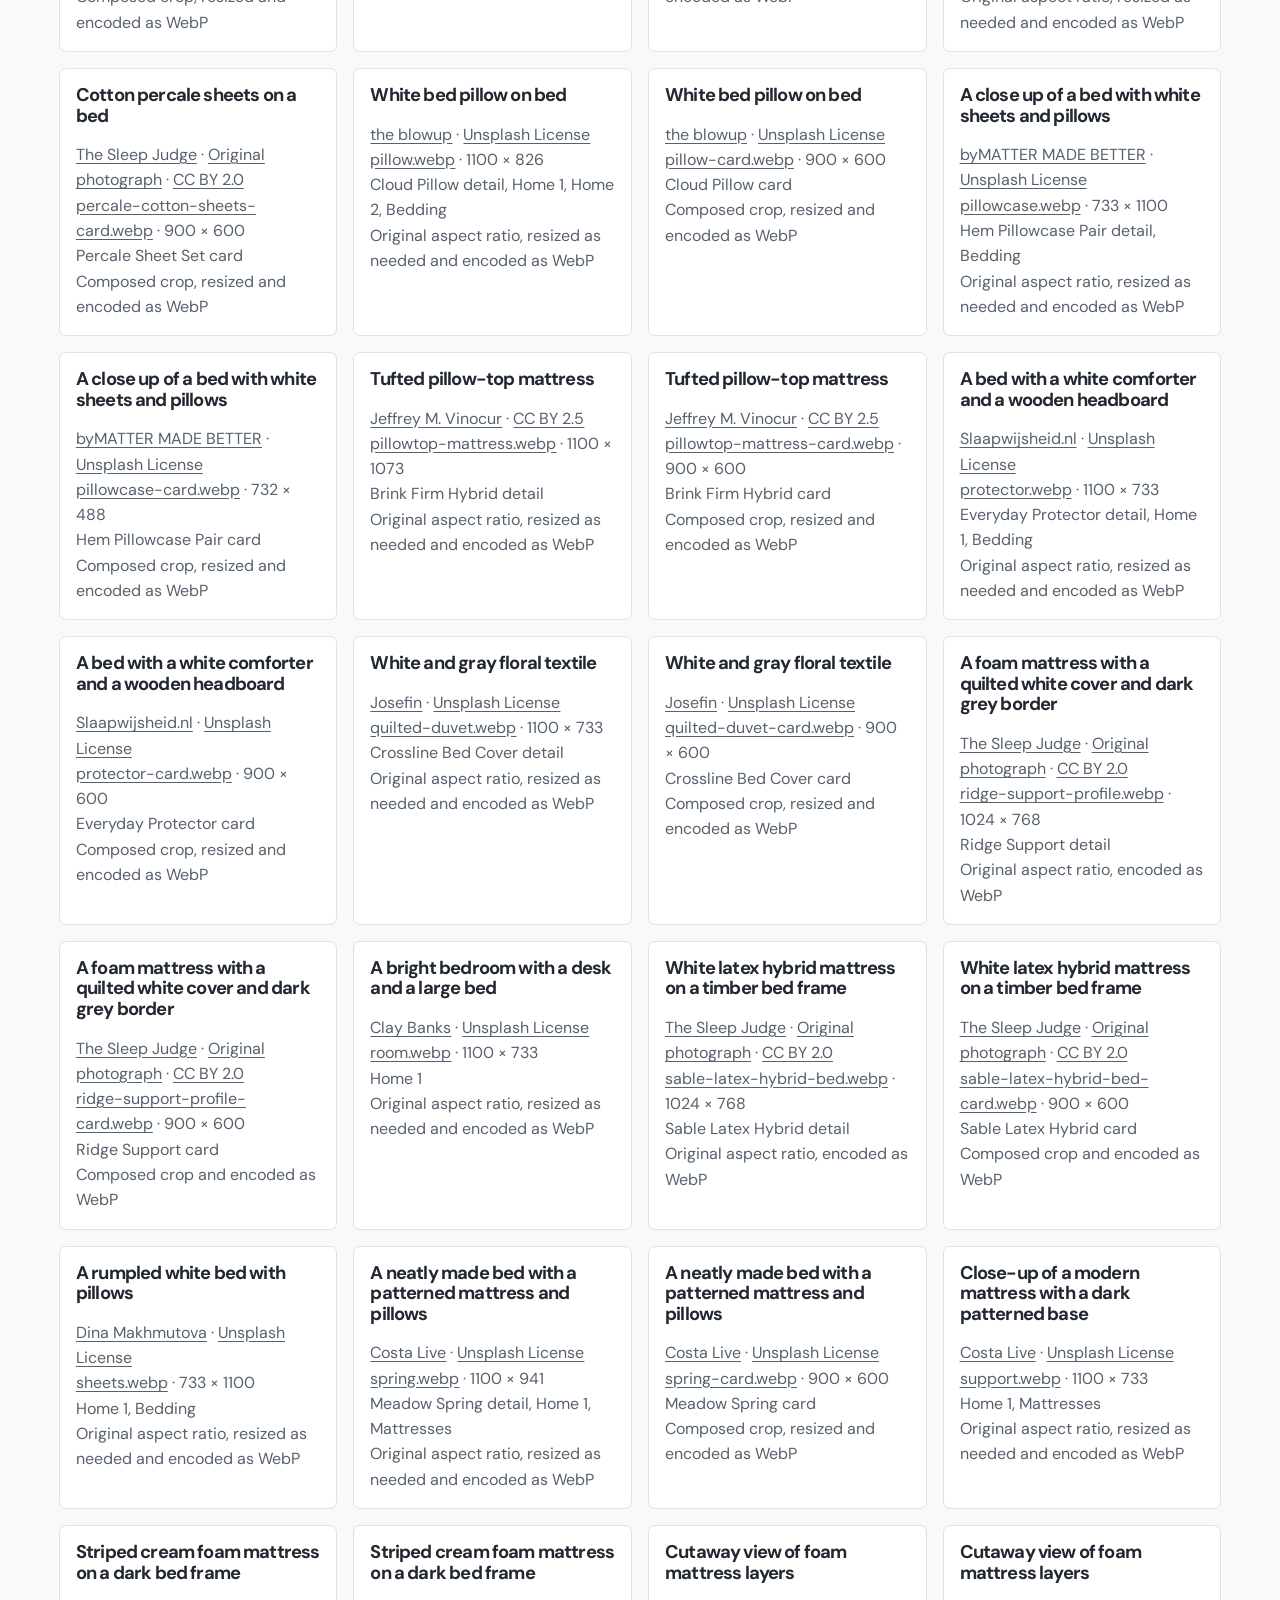
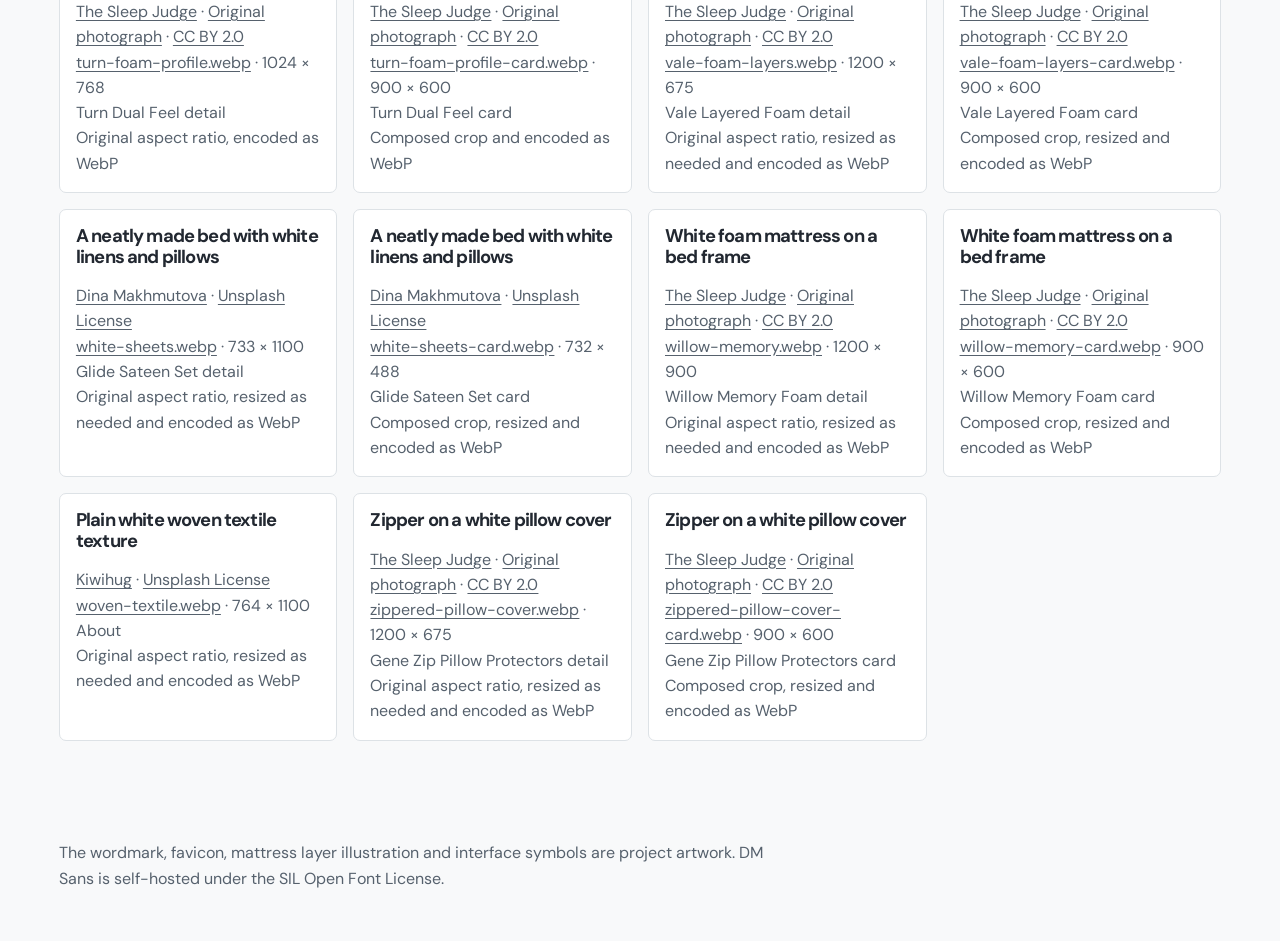
==== commit 584bce56: "Polish storefront spacing and anchor dropdown menus" ====
--- a/documentation/asset-credits.html
+++ b/documentation/asset-credits.html
@@ -4,9 +4,9 @@
     <meta charset="utf-8" />
     <meta name="viewport" content="width=device-width, initial-scale=1" />
     <title>Photography credits | Fold &amp; Field</title>
-    <link rel="icon" href="../assets/icons/fold.svg?v=4" />
-    <link rel="stylesheet" href="../assets/css/style.css?v=4" />
-    <script src="../assets/js/preferences.js?v=4"></script>
+    <link rel="icon" href="../assets/icons/fold.svg?v=5" />
+    <link rel="stylesheet" href="../assets/css/style.css?v=5" />
+    <script src="../assets/js/preferences.js?v=5"></script>
   </head>
   <body>
     <main>
--- a/assets/css/style.css
+++ b/assets/css/style.css
@@ -17,6 +17,8 @@
   --max: 1440px;
   --section: clamp(2.4rem, 3.9vw, 4rem);
   --gap: clamp(1rem, 2vw, 2rem);
+  --intro-gap: clamp(1.35rem, 2.5vw, 2.15rem);
+  --card-gap: clamp(0.85rem, 1.5vw, 1.25rem);
   --accent: #486a84;
   --accent-wash: #e6edf2;
   color-scheme: light;
@@ -64,7 +66,7 @@
 .brand {
   color: var(--ink);
   font-weight: 700;
-  line-height: 1.08;
+  line-height: 1.12;
   letter-spacing: -0.045em;
 }
 h1 {
@@ -350,8 +352,14 @@
   gap: var(--gap);
 }
 .section-head {
-  margin-bottom: 1.75rem;
+  margin-block-end: var(--intro-gap);
   align-items: flex-end;
+}
+.section-head:has(+ .filters) {
+  margin-block-end: max(1.8rem, var(--intro-gap));
+}
+.section-head h2 + p {
+  margin-block-start: 0.72rem;
 }
 .section-head > .text-link {
   flex-shrink: 0;
@@ -419,17 +427,20 @@
 }
 .filters {
   grid-template-columns: repeat(auto-fit, minmax(150px, 1fr));
-  align-items: end;
+  align-items: start;
   background: var(--panel);
   border: 1px solid var(--line);
   padding: 1.4rem;
   border-radius: 5px;
 }
-.section > .filters {
-  margin-top: 1.8rem;
-}
-.filters button {
+.filters > :is(.btn, .clear) {
   justify-self: start;
+  margin-block-start: 1.92rem;
+  min-height: 46px;
+}
+.filters > label,
+.form-grid > label {
+  min-inline-size: 0;
 }
 label {
   display: flex;
@@ -463,6 +474,91 @@
 [dir="rtl"] select {
   background-position: left 0.85rem center;
 }
+.select-ui {
+  display: grid;
+  gap: 0.35rem;
+  min-inline-size: 0;
+}
+.select-trigger {
+  display: flex;
+  align-items: center;
+  justify-content: space-between;
+  gap: 0.7rem;
+  min-block-size: 46px;
+  min-inline-size: 0;
+  padding: 0.65rem 0.85rem;
+  border: 1px solid var(--line);
+  border-radius: 5px;
+  background: var(--paper);
+  color: var(--ink);
+  font-size: 1rem;
+  font-weight: 500;
+  line-height: 1.4;
+  text-align: start;
+  cursor: pointer;
+}
+.select-trigger::after {
+  content: "";
+  flex: none;
+  inline-size: 0.48rem;
+  block-size: 0.48rem;
+  border-inline-end: 2px solid var(--accent);
+  border-block-end: 2px solid var(--accent);
+  transform: translateY(-0.14rem) rotate(45deg);
+}
+[dir="rtl"] .select-trigger::after {
+  transform: translateY(-0.14rem) rotate(-45deg);
+}
+.select-trigger[aria-expanded="true"] {
+  border-color: var(--accent);
+}
+.select-trigger[aria-disabled="true"] {
+  opacity: 0.58;
+  cursor: default;
+}
+.select-trigger:focus-visible {
+  outline: 3px solid #6d91ac;
+  outline-offset: 2px;
+}
+.select-options {
+  margin: 0;
+  padding: 0.25rem;
+  list-style: none;
+  max-block-size: min(14rem, 36dvh);
+  overflow-y: auto;
+  scrollbar-gutter: stable;
+  overscroll-behavior: contain;
+  border: 1px solid var(--line);
+  border-radius: 5px;
+  background: var(--panel);
+  box-shadow: 0 4px 12px #0001;
+  font-size: 1rem;
+  font-weight: 500;
+}
+.select-option {
+  display: block;
+  padding: 0.55rem 0.65rem;
+  min-block-size: 41px;
+  border-radius: 3px;
+  cursor: pointer;
+}
+.select-option[aria-selected="true"] {
+  font-weight: 700;
+  color: var(--accent);
+}
+.select-option.is-active,
+.select-option:hover {
+  background: var(--accent-wash);
+  color: var(--ink);
+}
+.select-option[aria-disabled="true"] {
+  opacity: 0.58;
+  cursor: default;
+}
+.select-error {
+  color: var(--ink);
+  font-size: 0.925rem;
+}
 textarea {
   resize: vertical;
 }
@@ -615,12 +711,16 @@
 }
 .to-top {
   position: fixed;
-  right: 1rem;
-  bottom: 1rem;
+  inset-inline-end: 1rem;
+  inset-block-end: max(1rem, env(safe-area-inset-bottom));
+  z-index: 3;
   border-radius: 50%;
   background: var(--ink);
   color: var(--paper);
   box-shadow: 0 2px 8px #0002;
+}
+.to-top[data-obstructed] {
+  visibility: hidden;
 }
 dialog {
   background: var(--panel);
@@ -752,6 +852,9 @@
     padding: 1rem;
     grid-template-columns: 1fr;
   }
+  .filters > :is(.btn, .clear) {
+    margin-block-start: 0;
+  }
   .footer-grid {
     row-gap: 1.8rem;
   }
@@ -771,8 +874,8 @@
     gap: 0;
   }
   .to-top {
-    bottom: 0.7rem;
-    right: 0.7rem;
+    inset-block-end: max(0.75rem, env(safe-area-inset-bottom));
+    inset-inline-end: 0.75rem;
   }
 }
 /* Preserve English sentence punctuation within the mirrored layout. */
@@ -1174,9 +1277,7 @@
   aspect-ratio: auto;
   object-fit: cover;
 }
-.sleep-care .care-grid {
-  margin-block-start: 1.3rem;
-}
+
 .layer-guide {
   grid-template-columns: minmax(0, 1fr) minmax(0, 1.05fr);
   gap: clamp(1rem, 3vw, 2.6rem);
@@ -1316,10 +1417,15 @@
   border-block-start: 1px solid var(--line);
   border-radius: 0;
 }
+.sleep-care .care-grid,
+h2 + .pillow-tech-grid {
+  margin-block-start: var(--intro-gap);
+  gap: var(--card-gap);
+}
 .bedding-layer-links {
   display: grid;
-  grid-template-columns: repeat(auto-fit, minmax(min(100%, 215px), 1fr));
-  gap: 0.75rem;
+  grid-template-columns: repeat(4, minmax(0, 1fr));
+  gap: var(--card-gap);
 }
 .bedding-layer-links a,
 .fit-options a,
@@ -1329,7 +1435,9 @@
 }
 .bedding-layer-links a {
   background: var(--wash);
-  padding: 1rem;
+  align-content: start;
+  block-size: 100%;
+  padding: clamp(1rem, 1.8vw, 1.4rem);
   border-inline-start: 3px solid var(--accent);
 }
 .bedding-layer-links a:hover {
@@ -1394,8 +1502,8 @@
 }
 
 .guide-size {
-  width: min(100%, 15rem);
-  margin-block-end: 1rem;
+  width: min(100%, 17rem);
+  margin-block-end: 1.25rem;
 }
 .guide-models {
   display: grid;
@@ -1408,8 +1516,8 @@
   display: grid;
   grid-template-columns: minmax(130px, 0.26fr) minmax(0, 1fr);
   align-items: center;
-  padding: 0.85rem;
-  gap: 1rem;
+  padding: clamp(1rem, 1.5vw, 1.35rem);
+  gap: clamp(1rem, 2.2vw, 1.85rem);
 }
 .guide-models article + article {
   border-block-start: 1px solid var(--line);
@@ -1431,8 +1539,10 @@
 .guide-specs dl {
   display: grid;
   grid-template-columns: auto minmax(0, 1fr);
-  gap: 0.2rem 0.75rem;
+  gap: 0.25rem 0.85rem;
   margin: 0;
+  font-size: 0.975rem;
+  line-height: 1.45;
 }
 .guide-specs dd {
   margin: 0;
@@ -1459,7 +1569,7 @@
   list-style: none;
   counter-reset: layer;
   padding-inline-start: 0;
-  gap: 0.75rem;
+  gap: var(--card-gap);
 }
 .layer-sequence li {
   position: relative;
@@ -1471,8 +1581,8 @@
   position: relative;
   display: block;
   flex: 1;
-  padding-block: 0.8rem;
-  padding-inline: 2.25rem 0.7rem;
+  padding-block: 0.95rem;
+  padding-inline: 2.2rem 0.8rem;
   border-block-start: 2px solid var(--line);
   border-radius: 3px;
   text-decoration: none;
@@ -1488,7 +1598,8 @@
 }
 .layer-sequence a span {
   display: block;
-  margin-block-start: 0.15rem;
+  margin-block-start: 0.28rem;
+  line-height: 1.5;
 }
 .layer-sequence a:hover,
 .layer-sequence a:focus-visible {
@@ -1589,14 +1700,33 @@
   text-underline-offset: 3px;
 }
 
-@media (min-width: 1380px) {
+@media (min-width: 1181px) {
   body[data-page="bedding"] #results {
     grid-template-columns: repeat(4, minmax(0, 1fr));
+  }
+}
+@media (480px < width <= 1180px) {
+  body[data-page="bedding"] #results {
+    grid-template-columns: repeat(2, minmax(0, 1fr));
   }
 }
 @media (max-width: 1100px) {
   #featured.cards {
     grid-template-columns: repeat(2, minmax(0, 1fr));
+  }
+  .guide-specs {
+    grid-template-columns: minmax(0, 1fr) minmax(142px, 0.65fr);
+    gap: 0.55rem 1.25rem;
+  }
+  .guide-specs h3 {
+    grid-column: 1;
+  }
+  .guide-specs dl {
+    grid-column: 1;
+  }
+  .guide-specs .card-foot {
+    grid-column: 2;
+    grid-row: 1 / span 2;
   }
 }
 @media (max-width: 1024px) {
@@ -1608,15 +1738,6 @@
     height: auto;
     aspect-ratio: 2 / 1;
   }
-  .layer-sequence {
-    grid-template-columns: repeat(6, minmax(0, 1fr));
-  }
-  .layer-sequence li {
-    grid-column: span 2;
-  }
-  .layer-sequence li:nth-last-child(-n + 2) {
-    grid-column: span 3;
-  }
 }
 @media (max-width: 900px) {
   .cards {
@@ -1648,6 +1769,21 @@
   .finishing-cards,
   .bedding-edit-picks .cards {
     grid-template-columns: repeat(3, minmax(0, 1fr));
+  }
+  .layer-sequence {
+    grid-template-columns: repeat(2, minmax(0, 1fr));
+  }
+  .layer-sequence li:last-child {
+    grid-column: 1 / -1;
+  }
+}
+@media (740px < width <= 900px) {
+  .filters[data-finder] {
+    grid-template-columns: repeat(3, minmax(0, 1fr));
+  }
+  .filters[data-finder] > .btn {
+    grid-column: 1 / -1;
+    margin-block-start: 0;
   }
 }
 @media (600px < width < 1280px) {
@@ -1712,7 +1848,15 @@
   }
   .guide-specs {
     grid-template-columns: 1fr;
-    gap: 0.65rem;
+    gap: 0.7rem;
+  }
+  .guide-specs .card-foot {
+    grid-column: 1;
+    grid-row: auto;
+    flex-direction: row;
+    align-items: center;
+    border-block-start: 1px solid var(--line);
+    padding-block-start: 0.55rem;
   }
 
   .detail-layout {
@@ -1736,9 +1880,22 @@
     grid-template-columns: 1fr;
     gap: 0.25rem;
   }
-  .layer-sequence li,
-  .layer-sequence li:nth-last-child(-n + 2) {
-    grid-column: auto;
+
+  .guide-models article {
+    grid-template-columns: minmax(84px, 0.58fr) minmax(0, 1fr);
+    gap: 0.85rem 1rem;
+  }
+  .guide-specs {
+    display: contents;
+  }
+  .guide-specs h3 {
+    grid-column: 2;
+    grid-row: 1;
+    align-self: center;
+  }
+  .guide-specs dl,
+  .guide-specs .card-foot {
+    grid-column: 1 / -1;
   }
   .sleep-care figure img {
     aspect-ratio: 4 / 3;
@@ -1771,14 +1928,6 @@
   .category-grid > .category-tile:last-child:nth-child(odd) img {
     aspect-ratio: 2.35;
   }
-  .guide-models article {
-    grid-template-columns: 1fr;
-  }
-  .guide-models .product-img {
-    margin: 0;
-    max-width: none;
-    aspect-ratio: 3 / 2;
-  }
   .mattress-layers li {
     grid-template-columns: 1fr;
     gap: 0.25rem;
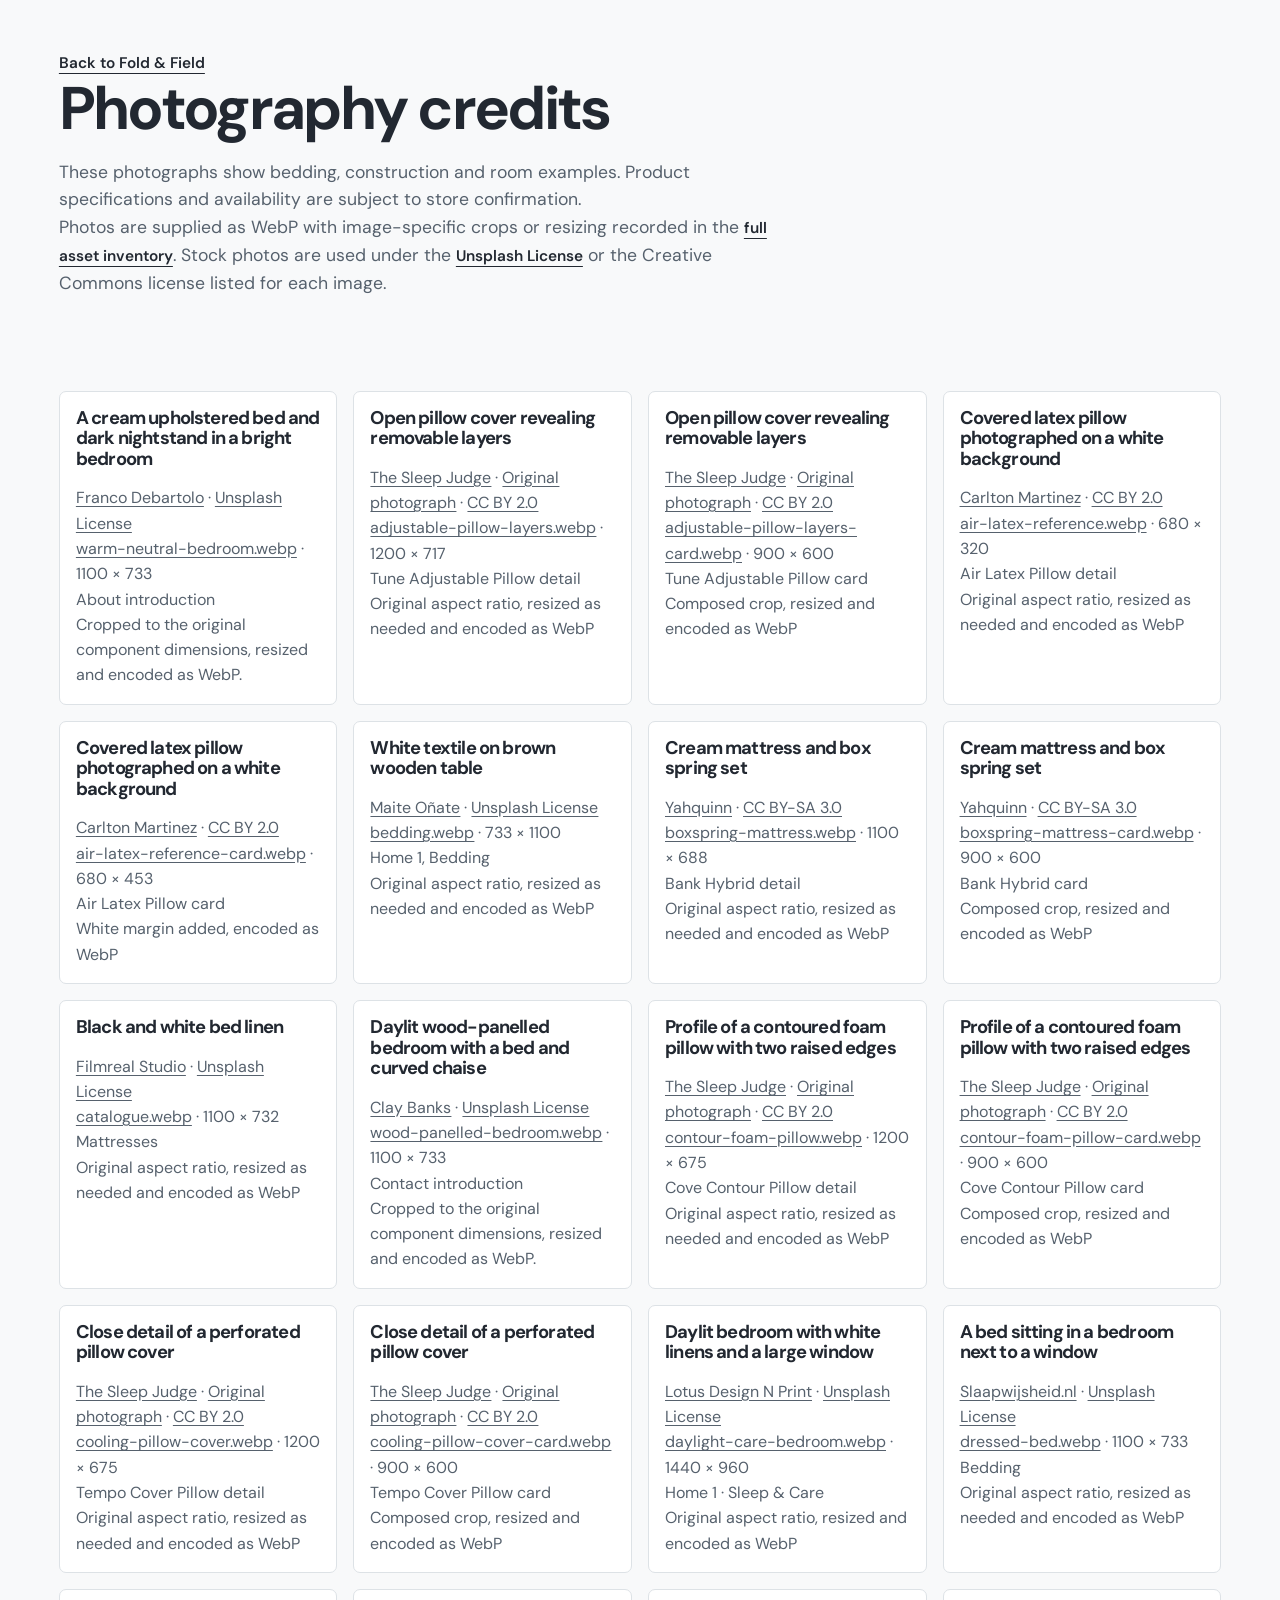
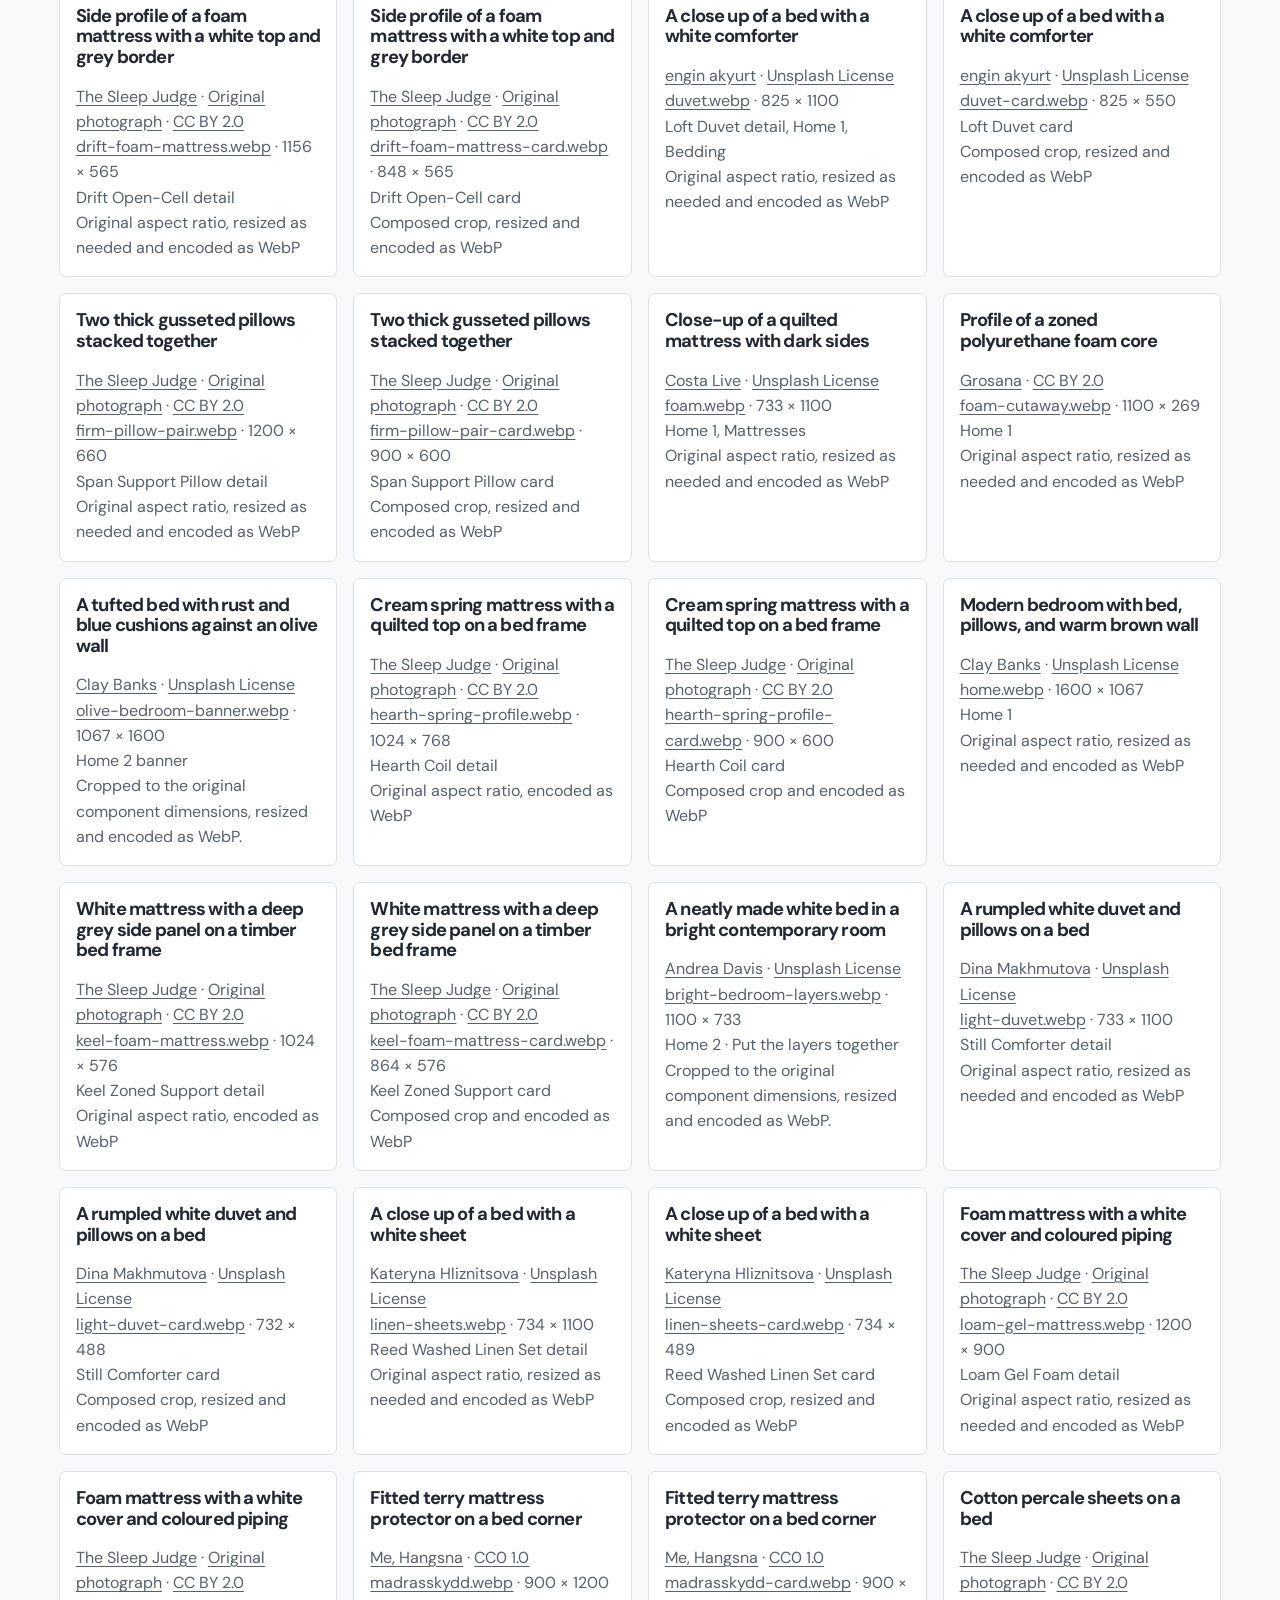
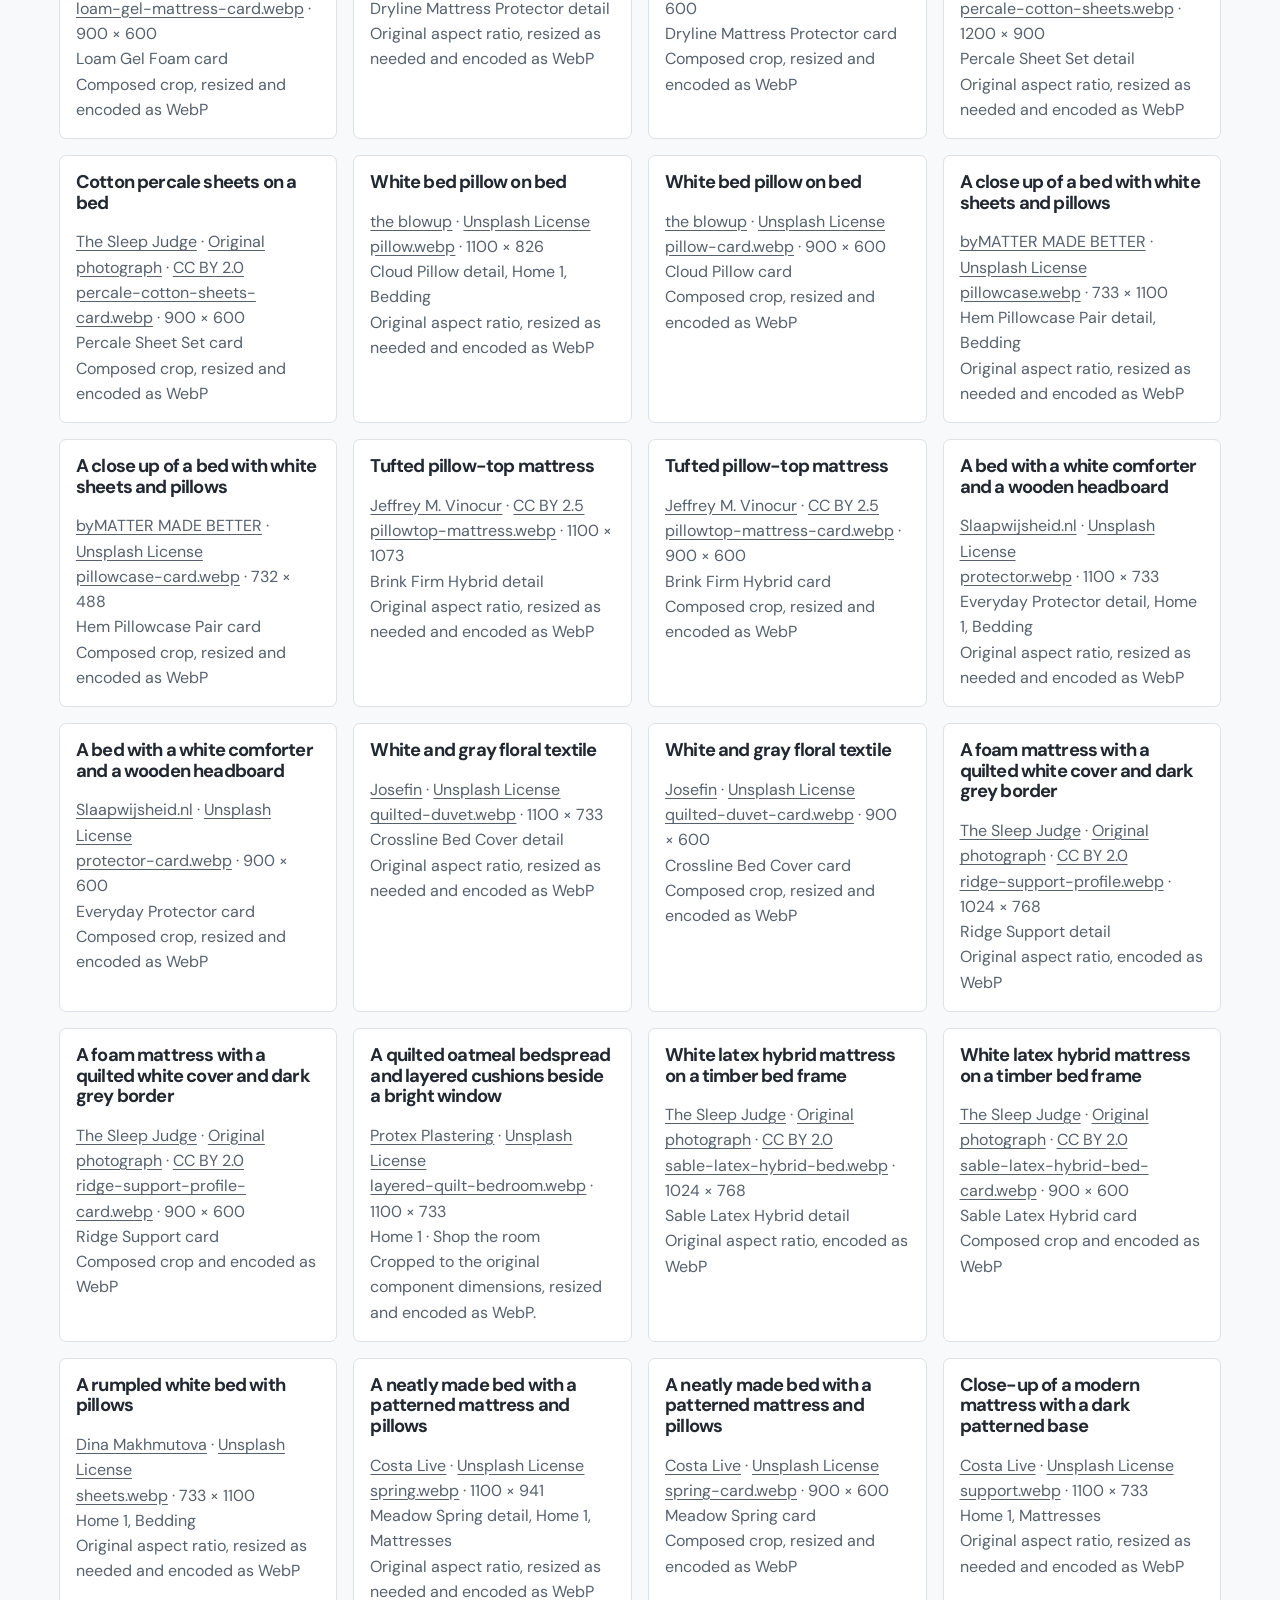
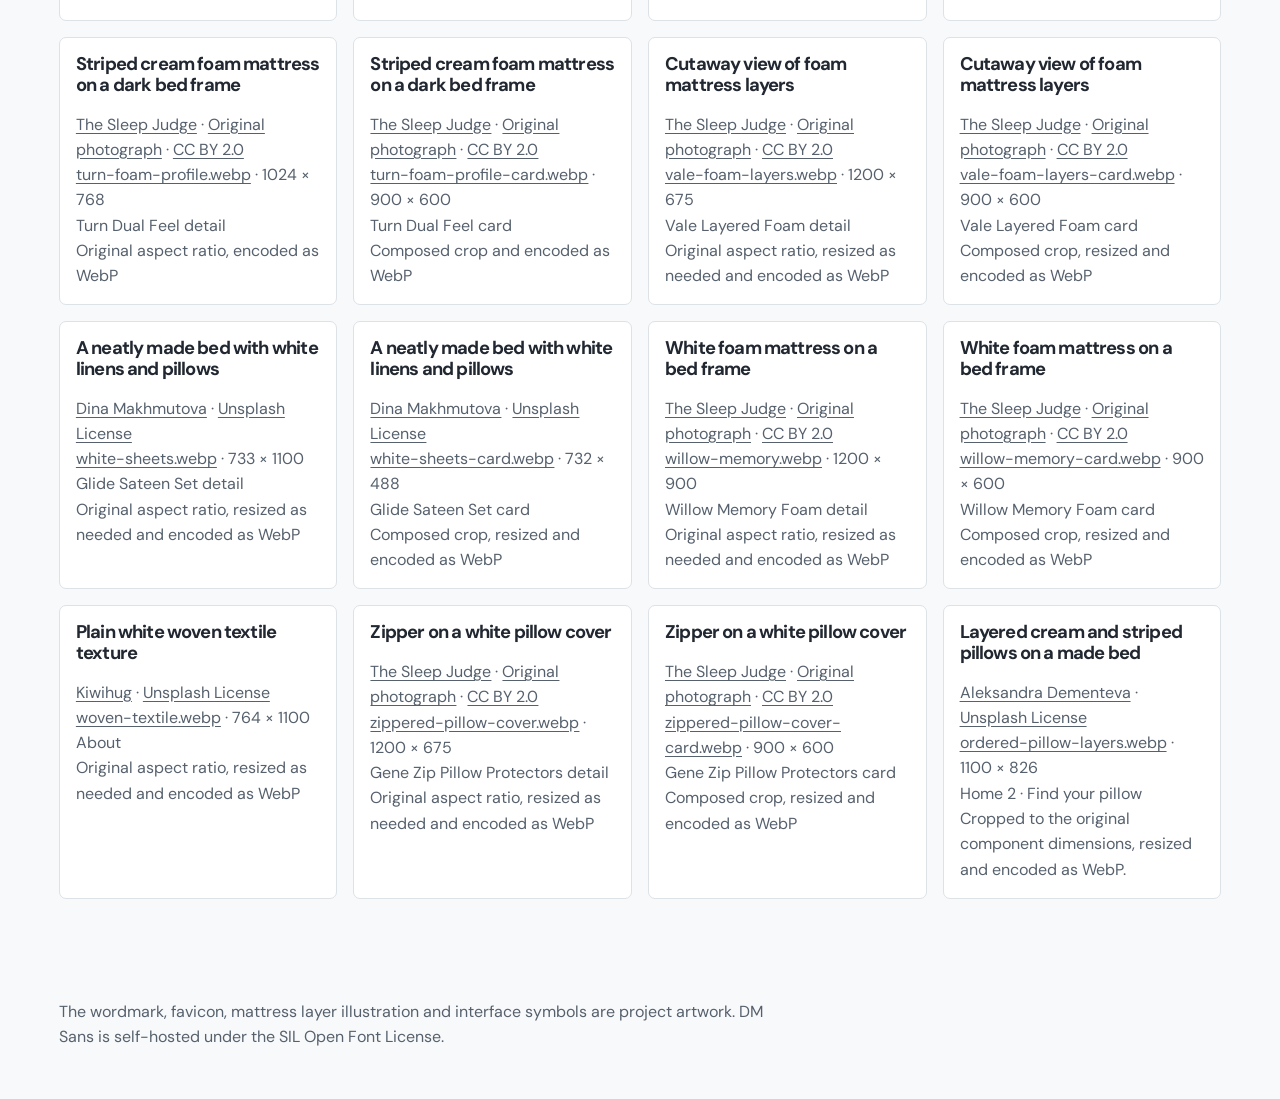
==== commit a7960ba3: "Refresh lifestyle photography with contemporary bedroom views" ====
--- a/documentation/asset-credits.html
+++ b/documentation/asset-credits.html
@@ -34,20 +34,27 @@
         aria-label="Image sources and licenses"
       >
         <article>
-          <h2>A man is working on a mattress in a warehouse</h2>
-          <p>
-            <a
-              href="https://unsplash.com/photos/a-man-is-working-on-a-mattress-in-a-warehouse-flh0I0zlQiw"
-              >DLX Mattress</a
-            >
-            · <a href="https://unsplash.com/license">Unsplash License</a>
-          </p>
-          <p>
-            <a href="../assets/images/retail/about.webp">about.webp</a> · 1100 ×
-            733
-          </p>
-          <p>About</p>
-          <p>Original aspect ratio, resized as needed and encoded as WebP</p>
+          <h2>
+            A cream upholstered bed and dark nightstand in a bright bedroom
+          </h2>
+          <p>
+            <a
+              href="https://unsplash.com/photos/a-modern-bedroom-with-a-tufted-headboard-and-nightstand-45EPvNI449g"
+              >Franco Debartolo</a
+            >
+            · <a href="https://unsplash.com/license">Unsplash License</a>
+          </p>
+          <p>
+            <a href="../assets/images/retail/warm-neutral-bedroom.webp"
+              >warm-neutral-bedroom.webp</a
+            >
+            · 1100 × 733
+          </p>
+          <p>About introduction</p>
+          <p>
+            Cropped to the original component dimensions, resized and encoded as
+            WebP.
+          </p>
         </article>
         <article>
           <h2>Open pillow cover revealing removable layers</h2>
@@ -198,20 +205,25 @@
           <p>Original aspect ratio, resized as needed and encoded as WebP</p>
         </article>
         <article>
-          <h2>Woman relaxing on a mattress with headphones on</h2>
-          <p>
-            <a
-              href="https://unsplash.com/photos/woman-relaxing-on-a-mattress-with-headphones-on-J8JzZw_0SqY"
-              >Costa Live</a
-            >
-            · <a href="https://unsplash.com/license">Unsplash License</a>
-          </p>
-          <p>
-            <a href="../assets/images/retail/contact.webp">contact.webp</a> ·
-            1100 × 733
-          </p>
-          <p>Contact</p>
-          <p>Original aspect ratio, resized as needed and encoded as WebP</p>
+          <h2>Daylit wood-panelled bedroom with a bed and curved chaise</h2>
+          <p>
+            <a
+              href="https://unsplash.com/photos/bright-bedroom-with-bed-chaise-lounge-and-wood-paneling-JjqzgWk36NM"
+              >Clay Banks</a
+            >
+            · <a href="https://unsplash.com/license">Unsplash License</a>
+          </p>
+          <p>
+            <a href="../assets/images/retail/wood-panelled-bedroom.webp"
+              >wood-panelled-bedroom.webp</a
+            >
+            · 1100 × 733
+          </p>
+          <p>Contact introduction</p>
+          <p>
+            Cropped to the original component dimensions, resized and encoded as
+            WebP.
+          </p>
         </article>
         <article>
           <h2>Profile of a contoured foam pillow with two raised edges</h2>
@@ -475,20 +487,27 @@
           <p>Original aspect ratio, resized as needed and encoded as WebP</p>
         </article>
         <article>
-          <h2>A bed with a white comforter and pillows</h2>
-          <p>
-            <a
-              href="https://unsplash.com/photos/a-bed-with-a-white-comforter-and-pillows-dJkL-w-grqA"
-              >byMATTER MADE BETTER</a
-            >
-            · <a href="https://unsplash.com/license">Unsplash License</a>
-          </p>
-          <p>
-            <a href="../assets/images/retail/guide.webp">guide.webp</a> · 1067 ×
-            1600
-          </p>
-          <p>Home 2</p>
-          <p>Original aspect ratio, resized as needed and encoded as WebP</p>
+          <h2>
+            A tufted bed with rust and blue cushions against an olive wall
+          </h2>
+          <p>
+            <a
+              href="https://unsplash.com/photos/a-modern-bedroom-with-a-tufted-headboard-and-art-afU-_8JLvwI"
+              >Clay Banks</a
+            >
+            · <a href="https://unsplash.com/license">Unsplash License</a>
+          </p>
+          <p>
+            <a href="../assets/images/retail/olive-bedroom-banner.webp"
+              >olive-bedroom-banner.webp</a
+            >
+            · 1067 × 1600
+          </p>
+          <p>Home 2 banner</p>
+          <p>
+            Cropped to the original component dimensions, resized and encoded as
+            WebP.
+          </p>
         </article>
         <article>
           <h2>Cream spring mattress with a quilted top on a bed frame</h2>
@@ -587,22 +606,25 @@
           <p>Composed crop and encoded as WebP</p>
         </article>
         <article>
-          <h2>Black table lamp on nightstand</h2>
-          <p>
-            <a
-              href="https://unsplash.com/photos/black-table-lamp-on-nightstand-GqbU78bdJFM"
-              >Christopher Jolly</a
-            >
-            · <a href="https://unsplash.com/license">Unsplash License</a>
-          </p>
-          <p>
-            <a href="../assets/images/retail/layer-room.webp"
-              >layer-room.webp</a
+          <h2>A neatly made white bed in a bright contemporary room</h2>
+          <p>
+            <a
+              href="https://unsplash.com/photos/a-bed-with-white-sheets-and-pillows-in-a-room-2M8XYOJK9zI"
+              >Andrea Davis</a
+            >
+            · <a href="https://unsplash.com/license">Unsplash License</a>
+          </p>
+          <p>
+            <a href="../assets/images/retail/bright-bedroom-layers.webp"
+              >bright-bedroom-layers.webp</a
             >
             · 1100 × 733
           </p>
-          <p>Home 2</p>
-          <p>Original aspect ratio, resized as needed and encoded as WebP</p>
+          <p>Home 2 · Put the layers together</p>
+          <p>
+            Cropped to the original component dimensions, resized and encoded as
+            WebP.
+          </p>
         </article>
         <article>
           <h2>A rumpled white duvet and pillows on a bed</h2>
@@ -805,7 +827,7 @@
             <a href="../assets/images/retail/pillow.webp">pillow.webp</a> · 1100
             × 826
           </p>
-          <p>Cloud Pillow detail, Home 1, Home 2, Bedding</p>
+          <p>Cloud Pillow detail, Home 1, Bedding</p>
           <p>Original aspect ratio, resized as needed and encoded as WebP</p>
         </article>
         <article>
@@ -1013,20 +1035,28 @@
           <p>Composed crop and encoded as WebP</p>
         </article>
         <article>
-          <h2>A bright bedroom with a desk and a large bed</h2>
-          <p>
-            <a
-              href="https://unsplash.com/photos/a-bright-bedroom-with-a-desk-and-a-large-bed-bhoMFZB_6Bg"
-              >Clay Banks</a
-            >
-            · <a href="https://unsplash.com/license">Unsplash License</a>
-          </p>
-          <p>
-            <a href="../assets/images/retail/room.webp">room.webp</a> · 1100 ×
-            733
-          </p>
-          <p>Home 1</p>
-          <p>Original aspect ratio, resized as needed and encoded as WebP</p>
+          <h2>
+            A quilted oatmeal bedspread and layered cushions beside a bright
+            window
+          </h2>
+          <p>
+            <a
+              href="https://unsplash.com/photos/bed-with-quilted-cover-in-bedroom-O5Ueow319AM"
+              >Protex Plastering</a
+            >
+            · <a href="https://unsplash.com/license">Unsplash License</a>
+          </p>
+          <p>
+            <a href="../assets/images/retail/layered-quilt-bedroom.webp"
+              >layered-quilt-bedroom.webp</a
+            >
+            · 1100 × 733
+          </p>
+          <p>Home 1 · Shop the room</p>
+          <p>
+            Cropped to the original component dimensions, resized and encoded as
+            WebP.
+          </p>
         </article>
         <article>
           <h2>White latex hybrid mattress on a timber bed frame</h2>
@@ -1337,6 +1367,27 @@
           </p>
           <p>Gene Zip Pillow Protectors card</p>
           <p>Composed crop, resized and encoded as WebP</p>
+        </article>
+        <article>
+          <h2>Layered cream and striped pillows on a made bed</h2>
+          <p>
+            <a
+              href="https://unsplash.com/photos/modern-bedroom-with-neutral-toned-pillows-and-bedding-VotK70bRo0U"
+              >Aleksandra Dementeva</a
+            >
+            · <a href="https://unsplash.com/license">Unsplash License</a>
+          </p>
+          <p>
+            <a href="../assets/images/retail/ordered-pillow-layers.webp"
+              >ordered-pillow-layers.webp</a
+            >
+            · 1100 × 826
+          </p>
+          <p>Home 2 · Find your pillow</p>
+          <p>
+            Cropped to the original component dimensions, resized and encoded as
+            WebP.
+          </p>
         </article>
       </section>
       <div class="wrap section">
--- a/assets/css/style.css
+++ b/assets/css/style.css
@@ -958,8 +958,7 @@
   color: #fff;
 }
 
-/* The guided start pairs a portrait with numbered discovery links. */
-.build-hero.wrap,
+/* Guided shopping and catalogue introductions. */
 .catalog-hero.wrap {
   width: min(
     calc(100% - 2 * var(--gutter)),
@@ -972,27 +971,55 @@
   border-radius: 10px;
 }
 .build-hero {
-  display: grid;
-  grid-template-columns: 1.45fr 1fr;
-  background: var(--panel);
-}
-.build-hero .hero-copy {
-  align-self: center;
-  padding: clamp(1.5rem, 5vw, 5rem);
-}
-.build-hero .hero-photo {
-  aspect-ratio: 1.22;
-  height: 100%;
-  min-height: 0;
-}
-.build-hero .hero-photo img {
+  background: #253b4c;
+}
+.bed-banner-photo {
+  height: clamp(255px, 28vw, 405px);
+  overflow: hidden;
+}
+.bed-banner-photo img {
   width: 100%;
   height: 100%;
   object-fit: cover;
-  object-position: center 56%;
+  object-position: center 68%;
+}
+.bed-banner-band {
+  color: #fff;
+  border-block-start: 4px solid #b5ccdc;
+}
+.bed-banner-content {
+  display: grid;
+  grid-template-columns: minmax(0, 1.25fr) minmax(0, 1fr);
+  align-items: center;
+  gap: clamp(1.5rem, 4vw, 4rem);
+  padding-block: clamp(1.6rem, 3.2vw, 3rem);
+}
+.build-hero .eyebrow {
+  color: #c7d9e6;
+  margin-block-end: 0.8rem;
 }
 .build-hero h1 {
-  max-width: 14ch;
+  color: #fff;
+  max-width: 17ch;
+  font-size: clamp(2.4rem, 4.2vw, 4.2rem);
+  line-height: 1.08;
+  letter-spacing: -0.045em;
+}
+.bed-banner-action > p {
+  color: #e2edf4;
+  font-size: 1.0625rem;
+  max-width: 34ch;
+}
+.bed-banner-action .actions {
+  margin-block-start: 1.2rem;
+  gap: 0.75rem;
+}
+.bed-banner-action .btn.ghost {
+  border-color: #b5ccdc;
+}
+.bed-banner-action .btn.ghost:hover {
+  color: #fff;
+  background: #ffffff12;
 }
 .catalog-hero {
   display: grid;
@@ -1797,6 +1824,45 @@
     grid-column: span 3;
   }
 }
+@media (max-width: 820px) {
+  .bed-banner-content {
+    grid-template-columns: 1fr;
+    gap: 1rem;
+  }
+  .bed-banner-photo {
+    height: clamp(220px, 34vw, 300px);
+  }
+  .build-hero h1 {
+    max-width: none;
+  }
+  .bed-banner-action {
+    display: flex;
+    flex-wrap: wrap;
+    align-items: center;
+    gap: 1rem 2rem;
+  }
+  .bed-banner-action .actions {
+    margin: 0;
+  }
+}
+@media (max-width: 430px) {
+  .bed-banner-photo {
+    height: 235px;
+  }
+  .bed-banner-content {
+    padding-block: 1.65rem 1.85rem;
+  }
+  .build-hero h1 {
+    max-width: 14ch;
+    font-size: 2.45rem;
+  }
+  .bed-banner-action > p {
+    font-size: 1rem;
+  }
+  .bed-banner-action .btn {
+    padding-inline: 1rem;
+  }
+}
 @media (max-width: 720px) {
   .store-hero {
     grid-template-areas: "photo" "copy";
@@ -1816,14 +1882,12 @@
   .store-hero::after {
     display: none;
   }
-  .build-hero,
   .catalog-hero,
   .editorial-grid,
   .material-layout,
   .shop-room .editorial-grid {
     grid-template-columns: 1fr;
   }
-  .build-hero .hero-photo,
   .catalog-hero > img {
     height: clamp(190px, 46vw, 320px);
     min-height: 0;
